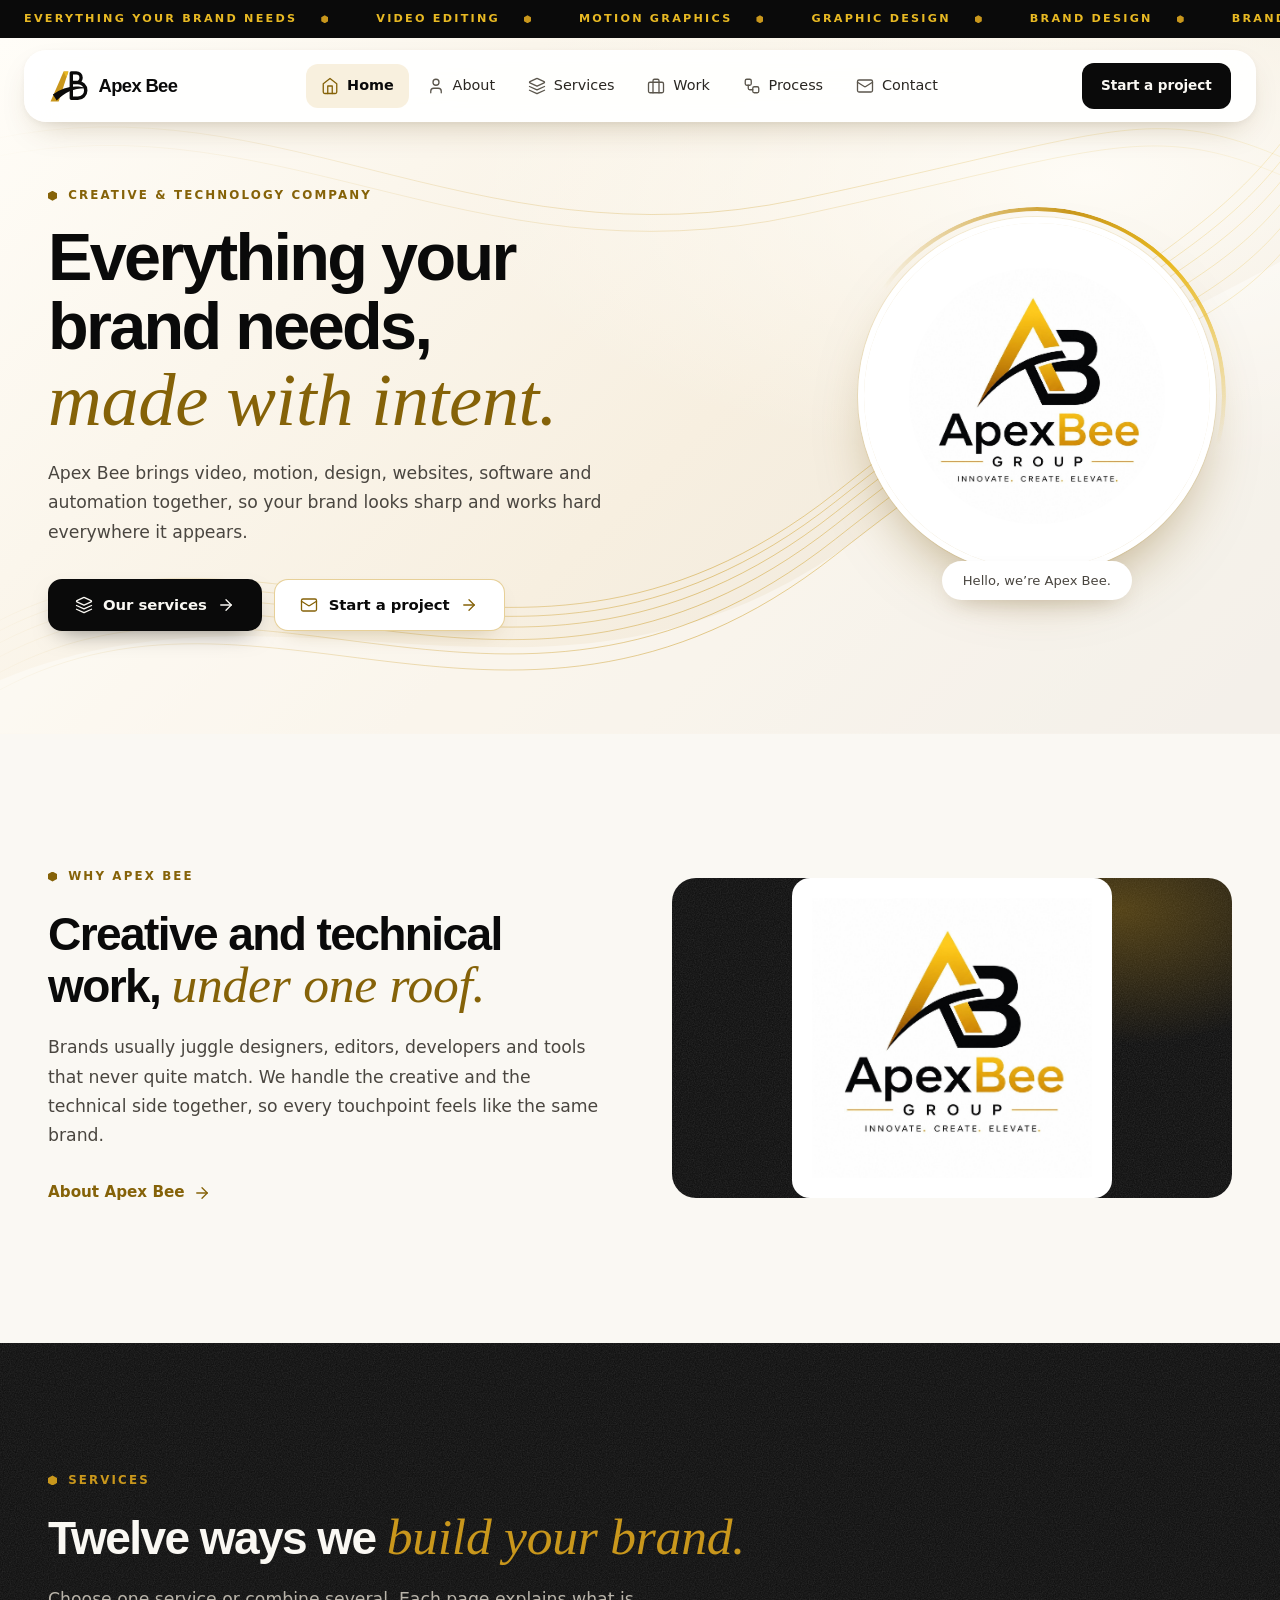
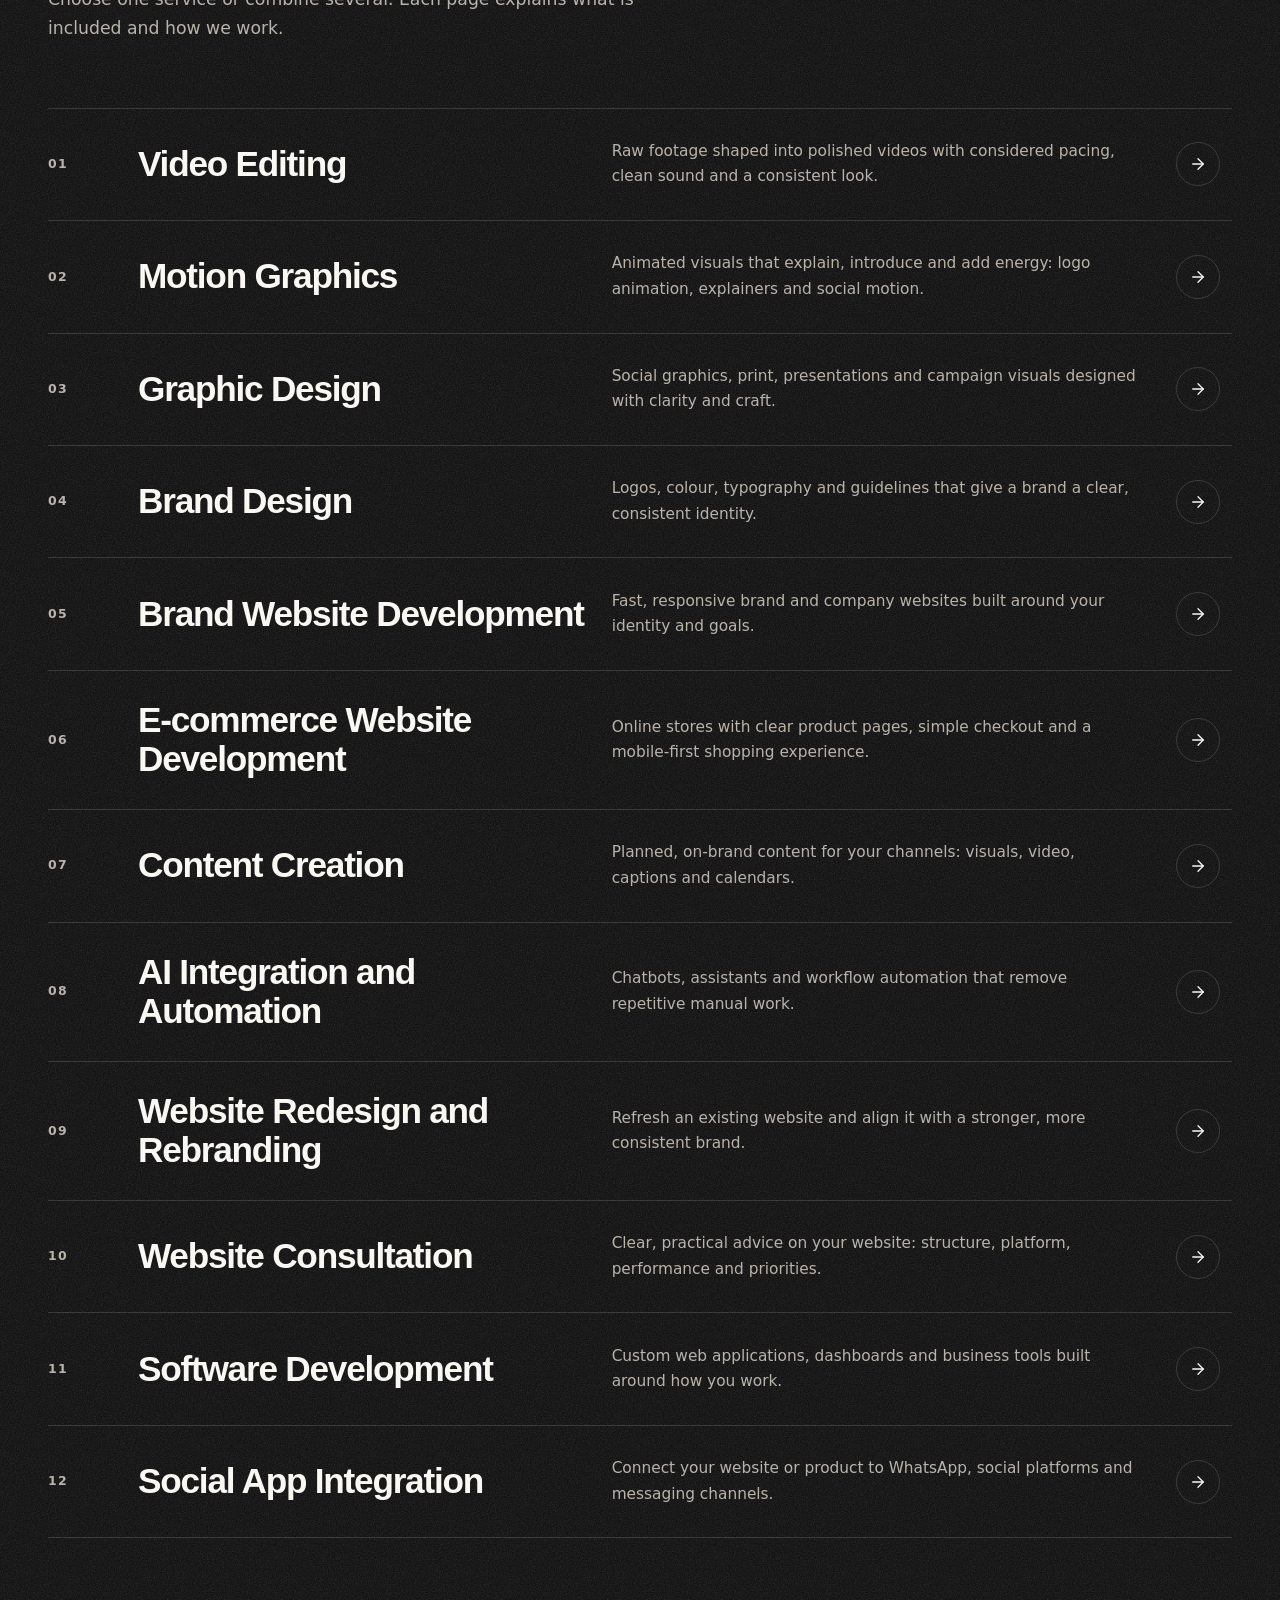
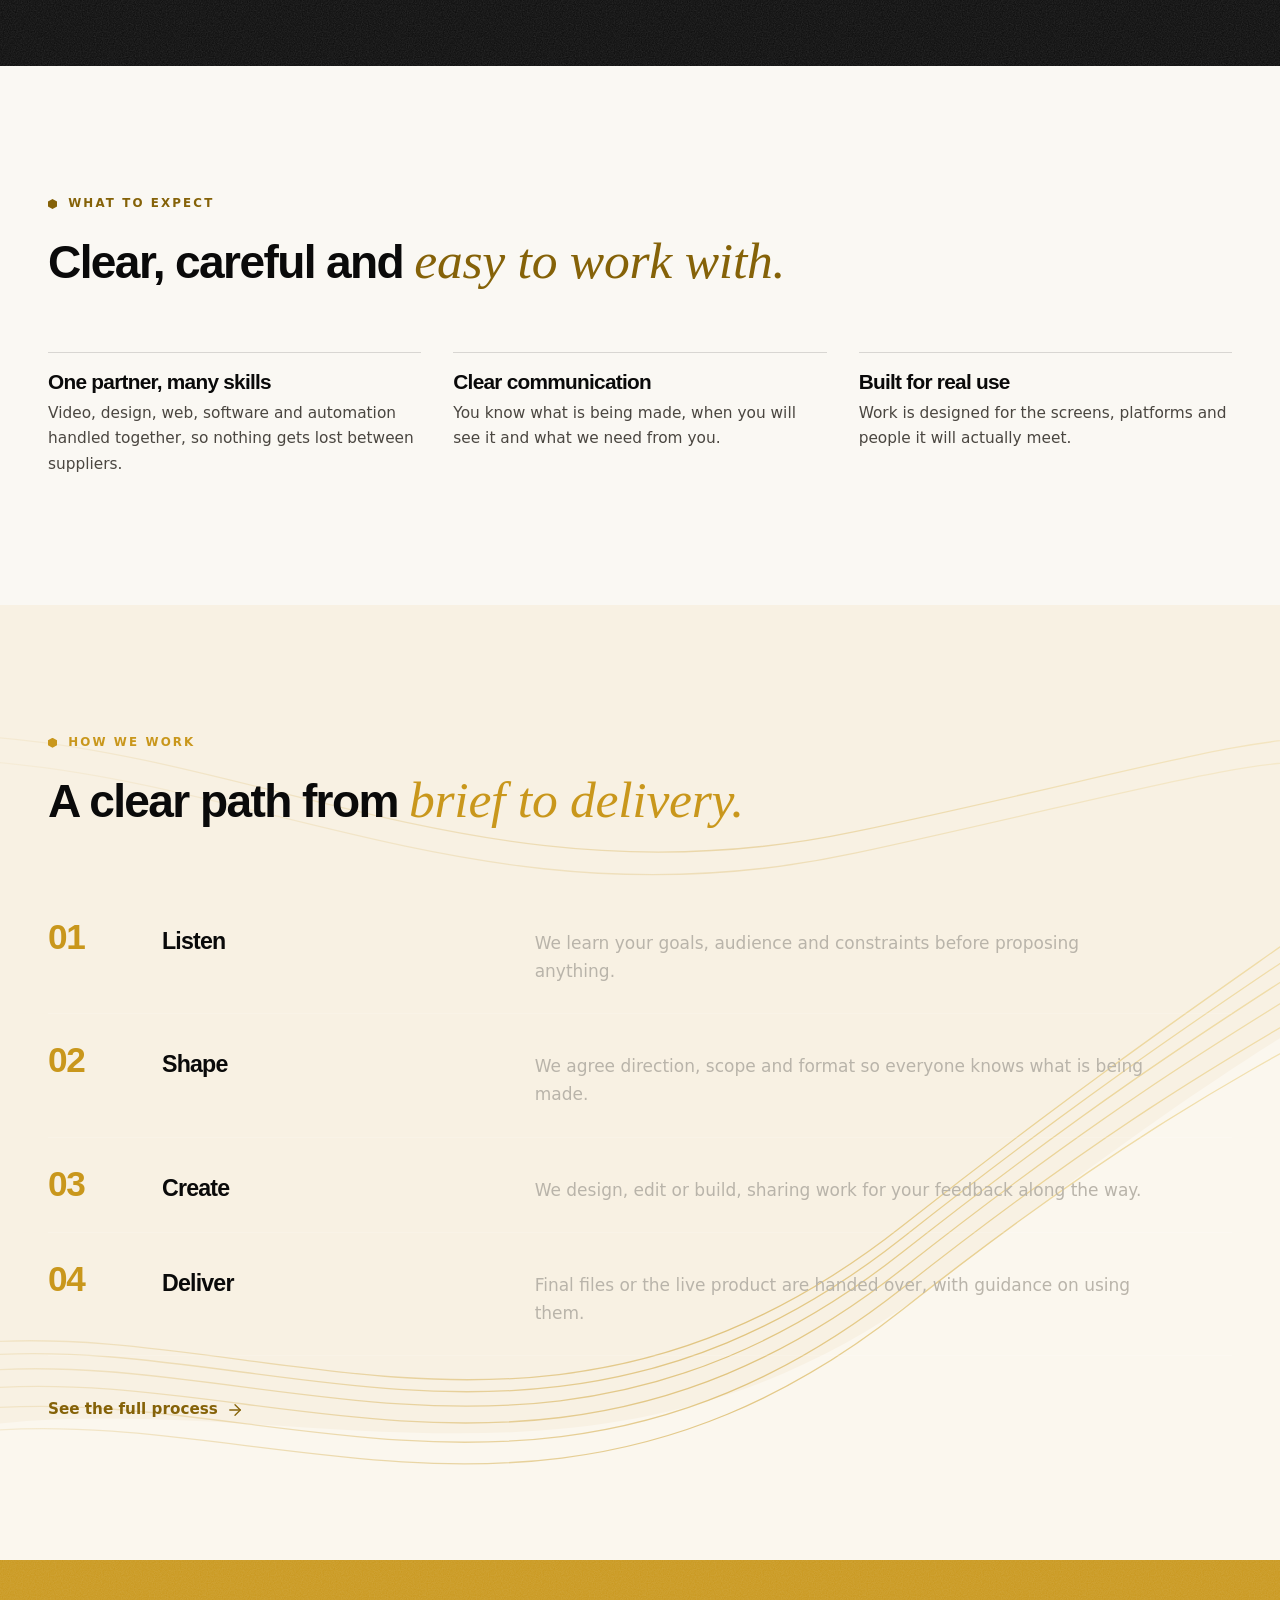
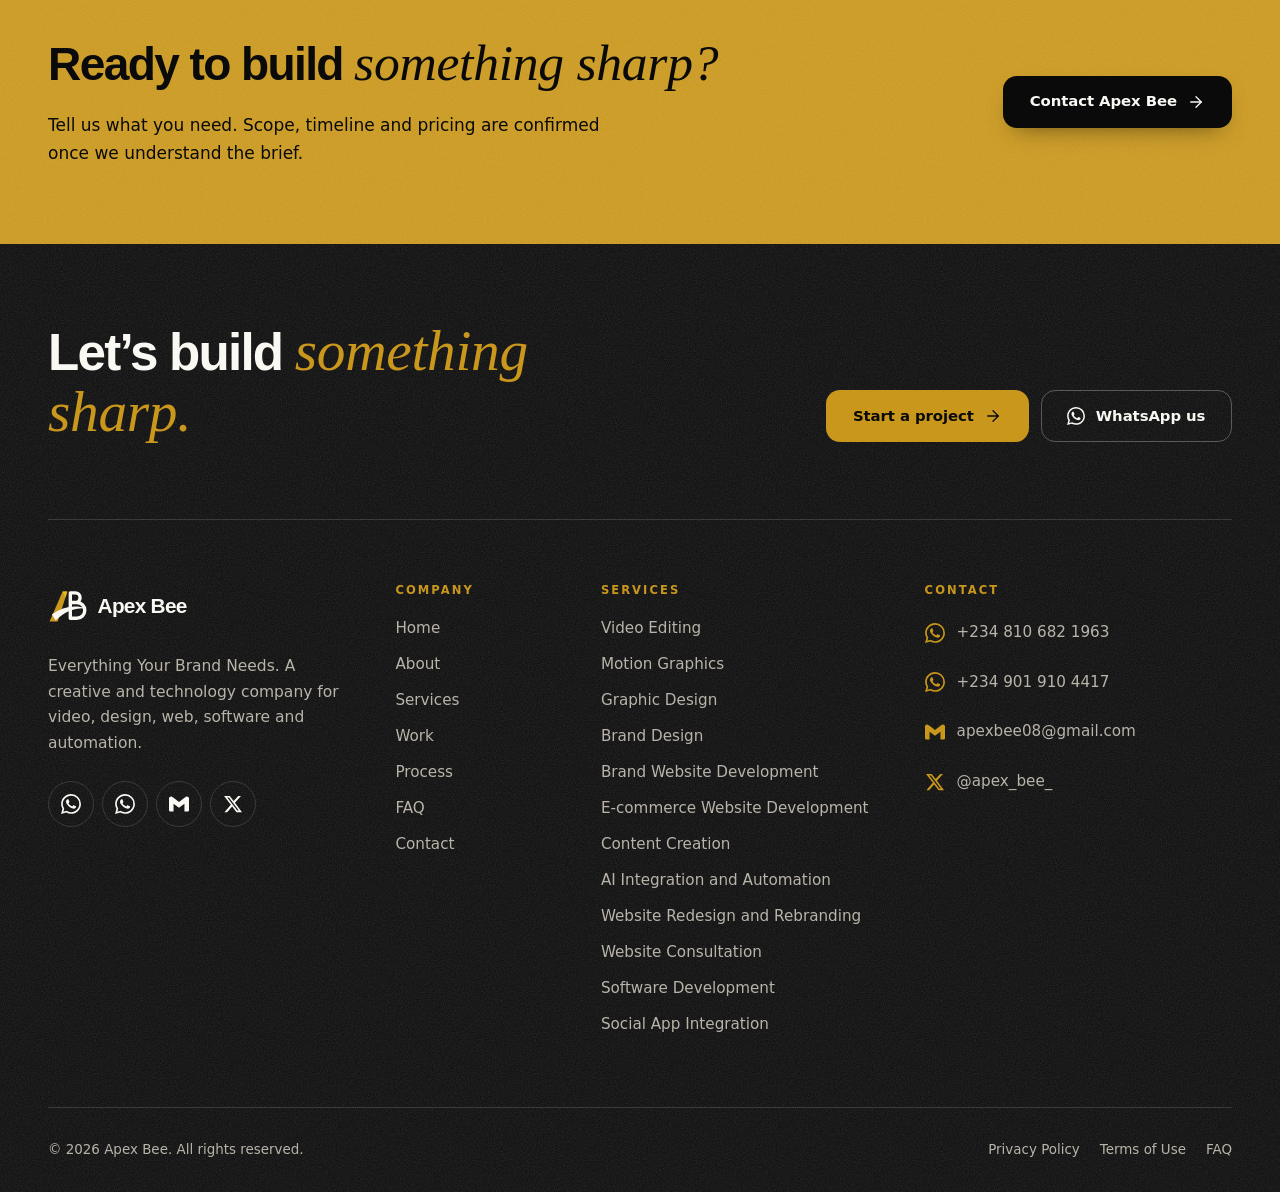
==== index.html @ 3876843f "Add files via upload" ====
<!DOCTYPE html>
<html lang="en" class="js">
<head>
  <meta charset="utf-8">
  <meta name="viewport" content="width=device-width, initial-scale=1, viewport-fit=cover">
  <title>Apex Bee | Everything Your Brand Needs</title>
  <meta name="description" content="Apex Bee is a creative and technology company: video editing, motion graphics, design, websites, software, AI and automation. Everything your brand needs.">
  <meta name="theme-color" content="#0a0a0a">
  <meta name="color-scheme" content="light">
  <meta name="referrer" content="strict-origin-when-cross-origin">

  <!-- Security: CSP via meta (see README for server headers that meta cannot set) -->
  <meta http-equiv="Content-Security-Policy" content="default-src 'self'; script-src 'self'; style-src 'self' 'unsafe-inline' https://fonts.googleapis.com; font-src https://fonts.gstatic.com; img-src 'self' data:; connect-src 'self' https:; object-src 'none'; base-uri 'self'; form-action 'self'">

  <!-- Social preview -->
  <meta property="og:type" content="website">
  <meta property="og:site_name" content="Apex Bee">
  <meta property="og:title" content="Apex Bee | Everything Your Brand Needs">
  <meta property="og:description" content="A creative and technology company: video, motion, design, websites, software, AI and automation.">
  <meta name="twitter:card" content="summary">
  <meta name="twitter:site" content="@apex_bee_">

  <!-- Icons (original logo file) -->
  <link rel="icon" type="image/jpeg" href="apex.jpg">
  <link rel="apple-touch-icon" href="apex.jpg">

  <!-- Fonts -->
  <link rel="preconnect" href="https://fonts.googleapis.com">
  <link rel="preconnect" href="https://fonts.gstatic.com" crossorigin>
  <link rel="stylesheet" href="https://fonts.googleapis.com/css2?family=Instrument+Serif:ital@0;1&family=Manrope:wght@400;500;600;700;800&display=swap">

  <!-- Shared stylesheet -->
  <link rel="stylesheet" href="style.css">
  <link rel="preload" href="apex.jpg" as="image">

  <!-- Without JavaScript: no splash, no hidden reveals, normal scrolling -->
  <noscript>
    <style>
      html.js .splash { display: none !important; }
      html.js .reveal { opacity: 1 !important; transform: none !important; }
      body.is-loading { overflow: auto !important; }
      .noscript-msg { max-width: 640px; margin: 15vh auto; padding: 0 1.5rem; font-family: system-ui, sans-serif; line-height: 1.6; }
      .noscript-msg a { color: #856208; }
    </style>
  </noscript>
</head>

<body class="is-loading">

  <!-- Splash screen (JPEG has a white background, so the stage is warm white) -->
  <div class="splash" id="splash" aria-hidden="true">
    <img class="splash__logo" src="apex.jpg" alt="" width="220" height="220" decoding="async">
    <div class="splash__bar"></div>
  </div>

  <!-- Header, marquee, sidebar, pages, footer and bottom nav are rendered by app.js -->
  <div id="root"></div>

  <noscript>
    <div class="noscript-msg">
      <h1>Apex Bee</h1>
      <p>Everything Your Brand Needs. This website needs JavaScript to display its pages. Please enable it, or contact us directly:</p>
      <ul>
        <li><a href="https://wa.me/2348106821963">WhatsApp +234 810 682 1963</a></li>
        <li><a href="https://wa.me/2349019104417">WhatsApp +234 901 910 4417</a></li>
        <li><a href="https://x.com/apex_bee_">X @apex_bee_</a></li>
      </ul>
    </div>
  </noscript>

  <script src="app.js" defer></script>
</body>
</html>
---- style.css ----
/* ==========================================================================
   APEX BEE - style.css  (v3: light silk hero, floating header)
   Black / warm white / gold. One shared stylesheet.
   Fonts: Plus Jakarta Sans (display + body), Instrument Serif italic (accent
   words only). Loaded here so index.html does not need to change.

   INDEX
   01 Tokens & reset        09 (bottom nav: removed)  17 Contact
   02 Base typography       10 Hero & page hero       18 Prose (legal)
   03 Layout & utilities    11 Sections & headings    19 404
   04 Buttons & links       12 Service list           20 Footer
   05 Splash screen         13 Split sections         21 Reveal animations
   06 Marquee               14 Process steps          22 Responsive
   07 Floating header       15 Work / portfolio       23 Reduced motion
   08 Sidebar               16 FAQ, CTA band, forms
   ========================================================================== */

@import url("https://fonts.googleapis.com/css2?family=Plus+Jakarta+Sans:wght@400..800&family=Instrument+Serif:ital@1&display=swap");

/* 01 TOKENS & RESET ------------------------------------------------------ */
:root {
  --black: #0a0a0a;
  --ink: #141414;
  --white: #faf8f3;
  --cream: #f8f1e3;
  --pure: #ffffff;
  --gold: #c9971c;
  --gold-hi: #e8b923;
  --gold-ink: #856208;          /* gold for text on light backgrounds (5:1+) */
  --line-dark: rgba(255, 255, 255, 0.14);
  --line-light: rgba(10, 10, 10, 0.14);
  --text-dark: #0a0a0a;
  --text-soft-dark: #4a4640;
  --text-light: #faf8f3;
  --text-soft-light: #b9b4aa;
  --danger: #b3261e;
  --success: #1f7a3d;

  --font-display: "Plus Jakarta Sans", "Helvetica Neue", Arial, system-ui, sans-serif;
  --font-body: "Plus Jakarta Sans", system-ui, -apple-system, "Segoe UI", Roboto, Arial, sans-serif;
  --font-accent: "Instrument Serif", "Iowan Old Style", Georgia, serif;

  /* Silk waves: gold lines + soft white sheen (inline SVG, no extra file) */
  --silk: url("data:image/svg+xml,%3Csvg xmlns='http://www.w3.org/2000/svg' viewBox='0 0 1440 800' preserveAspectRatio='xMidYMid slice'%3E%3Cdefs%3E%3ClinearGradient id='g' x1='0' y1='0' x2='1' y2='0'%3E%3Cstop offset='0' stop-color='%23c9971c' stop-opacity='0'/%3E%3Cstop offset='.55' stop-color='%23c9971c' stop-opacity='.5'/%3E%3Cstop offset='1' stop-color='%23e8b923' stop-opacity='.18'/%3E%3C/linearGradient%3E%3C/defs%3E%3Cpath d='M-60 760C300 560 620 840 980 560S1400 300 1500 220V800H-60Z' fill='%23ffffff' fill-opacity='.38'/%3E%3Cg fill='none' stroke='url(%23g)' stroke-width='1.1'%3E%3Cpath d='M-60 700C260 470 560 820 940 520S1380 240 1500 40'/%3E%3Cpath d='M-60 712C260 480 560 830 940 530S1380 262 1500 60'/%3E%3Cpath d='M-60 726C260 492 560 842 940 542S1380 286 1500 84'/%3E%3Cpath d='M-60 742C260 506 560 856 940 556S1380 312 1500 110'/%3E%3Cpath d='M-60 760C260 522 560 872 940 572S1380 340 1500 138'/%3E%3Cpath d='M-60 780C260 540 560 890 940 590S1380 370 1500 168'/%3E%3Cpath d='M-40 130C300 40 520 270 900 190S1300 70 1500 170' stroke-opacity='.6'/%3E%3Cpath d='M-40 150C300 62 520 290 900 208S1300 92 1500 190' stroke-opacity='.45'/%3E%3C/g%3E%3C/svg%3E");

  /* Film grain for dark sections */
  --grain: url("data:image/svg+xml,%3Csvg xmlns='http://www.w3.org/2000/svg' width='220' height='220'%3E%3Cfilter id='n'%3E%3CfeTurbulence type='fractalNoise' baseFrequency='.85' numOctaves='2' stitchTiles='stitch'/%3E%3CfeColorMatrix values='0 0 0 0 1 0 0 0 0 1 0 0 0 0 1 0 0 0 .13 0'/%3E%3C/filter%3E%3Crect width='100%25' height='100%25' filter='url(%23n)'/%3E%3C/svg%3E");
  --hex: polygon(50% 0, 100% 25%, 100% 75%, 50% 100%, 0 75%, 0 25%);

  --container: 1200px;
  --gutter: clamp(1.25rem, 5vw, 3rem);
  --section-y: clamp(4.5rem, 10vw, 8.5rem);
  --radius: 6px;
  --ease: cubic-bezier(0.22, 0.61, 0.36, 1);
  --ease-out: cubic-bezier(0.16, 1, 0.3, 1);
  --t-fast: 180ms;
  --t-base: 300ms;
  --t-reveal: 650ms;

  --marquee-h: 38px;
  --header-h: 64px;
  --header-gap: 12px;
}

*,
*::before,
*::after { box-sizing: border-box; }

html {
  -webkit-text-size-adjust: 100%;
  scroll-behavior: smooth;
  scroll-padding-top: calc(var(--header-h) + var(--header-gap) + 16px);
  scrollbar-color: var(--gold) var(--black);
  scrollbar-width: thin;
}

body {
  margin: 0;
  background: var(--cream);
  color: var(--text-dark);
  font-family: var(--font-body);
  font-size: 1.0625rem;
  line-height: 1.65;
  -webkit-font-smoothing: antialiased;
  text-rendering: optimizeLegibility;
  overflow-x: hidden;
}

body.nav-open,
body.is-loading { overflow: hidden; }

img, svg, video { display: block; max-width: 100%; height: auto; }
button, input, select, textarea { font: inherit; color: inherit; }
button { cursor: pointer; background: none; border: 0; padding: 0; }
a { color: inherit; text-decoration: none; }
ul, ol { margin: 0; padding: 0; list-style: none; }
h1, h2, h3, h4, p, figure, blockquote { margin: 0; }

::selection { background: var(--gold); color: var(--black); }

:focus-visible {
  outline: 2px solid var(--gold-hi);
  outline-offset: 3px;
  border-radius: 2px;
}
.section--light :focus-visible,
.section--pure :focus-visible,
.hero :focus-visible,
.page-hero :focus-visible,
.site-header :focus-visible,
.sidebar :focus-visible,
.notfound :focus-visible { outline-color: var(--gold-ink); }

.visually-hidden {
  position: absolute !important;
  width: 1px; height: 1px;
  margin: -1px; padding: 0;
  overflow: hidden;
  clip: rect(0 0 0 0);
  white-space: nowrap;
  border: 0;
}

.skip-link {
  position: fixed;
  top: 8px; left: 8px;
  z-index: 1000;
  padding: 0.75rem 1rem;
  background: var(--gold);
  color: var(--black);
  font-weight: 700;
  transform: translateY(-200%);
  transition: transform var(--t-fast) var(--ease);
}
.skip-link:focus { transform: none; }

/* 02 BASE TYPOGRAPHY ----------------------------------------------------- */
h1, h2, h3, h4 {
  font-family: var(--font-display);
  font-weight: 700;
  line-height: 1.06;
  letter-spacing: -0.035em;
}
.display-1 { font-size: clamp(2.2rem, 5.2vw, 4.2rem); font-weight: 800; line-height: 1.04; letter-spacing: -0.04em; }
.display-2 { font-size: clamp(1.85rem, 3.6vw, 3.1rem); }
.display-3 { font-size: clamp(1.35rem, 2.1vw, 1.8rem); letter-spacing: -0.03em; }

/* accent words: serif italic in gold */
em {
  font-family: var(--font-accent);
  font-style: italic;
  font-weight: 400;
  letter-spacing: -0.005em;
  font-size: 1.12em;
  color: var(--gold);
}
.section--light em, .section--pure em,
.hero em, .page-hero em, .notfound em { color: var(--gold-ink); }
.cta-band em { color: var(--black); }
p em, li em, .prose em { font-size: inherit; }

.lead {
  font-size: clamp(1.02rem, 1.35vw, 1.2rem);
  line-height: 1.7;
  max-width: 56ch;
  color: var(--text-soft-light);
}
.section--light .lead, .section--pure .lead,
.hero .lead, .page-hero .lead, .notfound .lead { color: var(--text-soft-dark); }

.eyebrow {
  display: inline-flex;
  align-items: center;
  gap: 0.7rem;
  font-size: 0.74rem;
  font-weight: 700;
  letter-spacing: 0.18em;
  text-transform: uppercase;
  color: var(--gold);
}
.eyebrow::before {
  content: "";
  width: 9px; height: 10px;
  background: currentColor;
  clip-path: var(--hex);
}
.section--light .eyebrow, .section--pure .eyebrow,
.hero .eyebrow, .page-hero .eyebrow, .notfound .eyebrow { color: var(--gold-ink); }

/* 03 LAYOUT & UTILITIES -------------------------------------------------- */
.container {
  width: 100%;
  max-width: calc(var(--container) + var(--gutter) * 2);
  margin-inline: auto;
  padding-inline: var(--gutter);
}

/* main slides up under the floating header so heroes run behind it */
main {
  display: block;
  position: relative;
  z-index: 0;
  margin-top: calc(-1 * (var(--header-h) + var(--header-gap)));
}

.section { padding-block: var(--section-y); }
.section--dark,
.section--ink {
  background-color: var(--black);
  background-image: var(--grain);
  background-size: 220px 220px;
  color: var(--text-light);
}
.section--ink  { background-color: var(--ink); }
.section--light { background: var(--white); color: var(--text-dark); }
.section--pure  { background: var(--pure);  color: var(--text-dark); }
.section--silk {
  background-color: var(--cream);
  background-image: var(--silk);
  background-size: cover;
  background-position: center;
  color: var(--text-dark);
}
.section--tight { padding-block: clamp(2.5rem, 5vw, 4.5rem); }

.stack > * + * { margin-top: 1.25rem; }
.stack-lg > * + * { margin-top: 2rem; }
.text-center { text-align: center; }
.mt-0 { margin-top: 0 !important; }

.rule { height: 1px; border: 0; background: var(--line-dark); margin: 0; }
.section--light .rule, .section--pure .rule { background: var(--line-light); }

/* 04 BUTTONS & LINKS ----------------------------------------------------- */
.btn {
  position: relative;
  isolation: isolate;
  overflow: hidden;
  display: inline-flex;
  align-items: center;
  justify-content: center;
  gap: 0.65rem;
  min-height: 52px;
  padding: 0.85rem 1.6rem;
  border: 1px solid transparent;
  border-radius: 14px;
  font-size: 0.93rem;
  font-weight: 700;
  letter-spacing: -0.005em;
  line-height: 1;
  white-space: nowrap;
  transition: color var(--t-base) var(--ease), border-color var(--t-base) var(--ease), transform var(--t-fast) var(--ease), box-shadow var(--t-base) var(--ease);
}
.btn::before {                      /* fill sweep */
  content: "";
  position: absolute;
  inset: 0;
  z-index: -1;
  transform: translateX(-101%);
  transition: transform 420ms var(--ease-out);
}
.btn svg { width: 18px; height: 18px; flex-shrink: 0; transition: transform var(--t-base) var(--ease); }
.btn:hover svg { transform: translateX(3px); }
.btn:hover::before { transform: none; }
.btn:active { transform: scale(0.98); }

.btn--gold { background: var(--gold); color: var(--black); }
.btn--gold::before { background: var(--black); }
.btn--gold:hover { color: var(--text-light); }

.btn--dark { background: var(--black); color: var(--text-light); box-shadow: 0 10px 24px -12px rgba(0, 0, 0, 0.55); }
.btn--dark::before { background: var(--gold); }
.btn--dark:hover { color: var(--black); }

.btn--light {                        /* white button, gold hairline (reference) */
  background: var(--pure);
  color: var(--black);
  border-color: rgba(201, 151, 28, 0.45);
  box-shadow: 0 10px 24px -14px rgba(120, 85, 10, 0.4);
}
.btn--light svg { color: var(--gold-ink); }
.btn--light::before { background: var(--gold); }
.btn--light:hover { border-color: var(--gold); }
.btn--light:hover svg { color: var(--black); }

.btn--ghost { border-color: rgba(255, 255, 255, 0.28); color: var(--text-light); }
.btn--ghost::before { background: var(--gold); }
.btn--ghost:hover { border-color: var(--gold); color: var(--black); }

.btn--ghost-dark { border-color: var(--line-light); color: var(--text-dark); }
.btn--ghost-dark::before { background: var(--black); }
.btn--ghost-dark:hover { border-color: var(--black); color: var(--text-light); }

.btn--sm { min-height: 46px; padding: 0.65rem 1.15rem; font-size: 0.85rem; border-radius: 12px; }

/* On light hero/page areas the dark-theme button names still look right */
.hero .btn--gold, .page-hero .btn--gold, .notfound .btn--gold { background: var(--black); color: var(--text-light); box-shadow: 0 10px 24px -12px rgba(0, 0, 0, 0.55); }
.hero .btn--gold::before, .page-hero .btn--gold::before, .notfound .btn--gold::before { background: var(--gold); }
.hero .btn--gold:hover, .page-hero .btn--gold:hover, .notfound .btn--gold:hover { color: var(--black); }
.hero .btn--ghost, .page-hero .btn--ghost, .notfound .btn--ghost {
  background: var(--pure); color: var(--black);
  border-color: rgba(201, 151, 28, 0.45);
  box-shadow: 0 10px 24px -14px rgba(120, 85, 10, 0.4);
}
.hero .btn--ghost svg, .page-hero .btn--ghost svg, .notfound .btn--ghost svg { color: var(--gold-ink); }
.hero .btn--ghost:hover, .page-hero .btn--ghost:hover, .notfound .btn--ghost:hover { border-color: var(--gold); }

.link-arrow {
  display: inline-flex;
  align-items: center;
  gap: 0.5rem;
  min-height: 44px;
  font-weight: 700;
  font-size: 0.95rem;
  color: var(--gold);
  background-image: linear-gradient(currentColor, currentColor);
  background-size: 0 1px;
  background-position: 0 calc(100% - 10px);
  background-repeat: no-repeat;
  transition: background-size var(--t-base) var(--ease), color var(--t-fast) var(--ease);
}
.link-arrow svg { width: 18px; height: 18px; transition: transform var(--t-base) var(--ease); }
.link-arrow:hover { background-size: calc(100% - 26px) 1px; }
.link-arrow:hover svg { transform: translateX(4px); }
.section--light .link-arrow, .section--pure .link-arrow, .section--silk .link-arrow { color: var(--gold-ink); }

/* 05 SPLASH SCREEN ------------------------------------------------------- */
.splash { display: none; }
html.js .splash {
  position: fixed;
  inset: 0;
  z-index: 2000;
  display: grid;
  place-items: center;
  align-content: center;
  gap: 1.75rem;
  background: var(--white);
  transition: opacity 450ms var(--ease), transform 600ms var(--ease), visibility 0s linear 600ms;
}
.splash__logo {
  width: clamp(150px, 34vw, 220px);
  height: auto;
  animation: splash-in 700ms var(--ease-out) both;
}
.splash__bar {
  position: relative;
  width: clamp(120px, 26vw, 180px);
  height: 2px;
  background: rgba(10, 10, 10, 0.12);
  overflow: hidden;
}
.splash__bar::after {
  content: "";
  position: absolute;
  inset: 0;
  background: var(--gold);
  transform: scaleX(0);
  transform-origin: left;
  animation: splash-bar 900ms var(--ease) 150ms forwards;
}
.splash.is-hidden {
  opacity: 0;
  transform: translateY(-3%);
  visibility: hidden;
  pointer-events: none;
}
@keyframes splash-in {
  from { opacity: 0; transform: translateY(14px) scale(0.98); }
  to   { opacity: 1; transform: none; }
}
@keyframes splash-bar { to { transform: scaleX(1); } }

/* 06 MARQUEE (above header) ---------------------------------------------- */
.marquee {
  position: relative;
  z-index: 60;
  height: var(--marquee-h);
  overflow: hidden;
  background: var(--black);
  color: var(--gold-hi);
  display: flex;
  align-items: center;
}
.marquee__track {
  display: flex;
  width: max-content;
  animation: marquee 42s linear infinite;
  will-change: transform;
}
.marquee:hover .marquee__track { animation-play-state: paused; }
.marquee__group {
  display: flex;
  align-items: center;
  flex-shrink: 0;
  min-width: 100vw;
  justify-content: space-around;
}
.marquee__item {
  display: inline-flex;
  align-items: center;
  gap: 1.5rem;
  padding-inline: 1.5rem;
  font-size: 0.7rem;
  font-weight: 700;
  letter-spacing: 0.2em;
  text-transform: uppercase;
  white-space: nowrap;
}
.marquee__item::after {
  content: "";
  width: 7px; height: 8px;
  background: var(--gold);
  clip-path: var(--hex);
}
@keyframes marquee {
  from { transform: translateX(0); }
  to   { transform: translateX(-50%); }
}

/* 07 FLOATING HEADER (white pill, as in the reference) ------------------- */
.site-header {
  position: sticky;
  top: var(--header-gap);
  z-index: 50;
  height: var(--header-h);
  width: calc(100% - 28px);
  max-width: 1320px;
  margin: var(--header-gap) auto 0;
  background: rgba(255, 255, 255, 0.92);
  -webkit-backdrop-filter: blur(16px) saturate(160%);
  backdrop-filter: blur(16px) saturate(160%);
  color: var(--text-dark);
  border: 1px solid rgba(255, 255, 255, 0.8);
  border-radius: 22px;
  box-shadow: 0 14px 34px -14px rgba(90, 60, 0, 0.28), 0 2px 8px rgba(0, 0, 0, 0.05);
}
.site-header .container { max-width: none; padding-inline: clamp(0.9rem, 2vw, 1.5rem); }
.site-header__inner {
  height: 100%;
  display: flex;
  align-items: center;
  justify-content: space-between;
  gap: 1rem;
}

/* Brand lockup: SVG mark + wordmark */
.brand {
  display: inline-flex;
  align-items: center;
  gap: 0.6rem;
  min-height: 44px;
  flex-shrink: 0;
}
.brand__mark { width: 40px; height: 40px; flex-shrink: 0; }
.brand__mark svg { width: 100%; height: 100%; }
.brand__name {
  font-family: var(--font-display);
  font-size: 1.15rem;
  font-weight: 800;
  letter-spacing: -0.035em;
  line-height: 1;
}
.brand img {                         /* legacy fallback when the JPEG is used */
  height: 40px;
  width: auto;
  background: var(--pure);
  border-radius: 8px;
}

.nav { display: none; }
.nav__list { display: flex; align-items: center; gap: 0.15rem; }
.nav__link {
  position: relative;
  display: inline-flex;
  align-items: center;
  gap: 0.5rem;
  min-height: 44px;
  padding-inline: 0.8rem;
  border-radius: 12px;
  font-size: 0.9rem;
  font-weight: 500;
  color: #2a2722;
  transition: color var(--t-fast) var(--ease), background-color var(--t-fast) var(--ease);
}
.nav__link svg { width: 18px; height: 18px; flex-shrink: 0; color: #5b564c; transition: color var(--t-fast) var(--ease); }
.nav__link:hover { background: rgba(10, 10, 10, 0.05); color: var(--black); }
.nav__link.is-active { background: rgba(201, 151, 28, 0.14); color: var(--black); font-weight: 700; }
.nav__link.is-active svg, .nav__link:hover svg { color: var(--gold-ink); }

.site-header__actions { display: flex; align-items: center; gap: 0.5rem; }
.site-header__actions .btn { display: none; }
.site-header .btn--gold { background: var(--black); color: var(--text-light); }
.site-header .btn--gold::before { background: var(--gold); }
.site-header .btn--gold:hover { color: var(--black); }

/* Hamburger: plain lines (reference), morphs to X */
.hamburger {
  position: relative;
  width: 48px; height: 48px;
  display: inline-grid;
  place-items: center;
  border-radius: 14px;
  transition: background-color var(--t-fast) var(--ease);
}
.hamburger:hover { background: rgba(10, 10, 10, 0.06); }
.hamburger__line {
  position: absolute;
  left: 50%;
  width: 22px; height: 2px;
  margin-left: -11px;
  background: var(--black);
  border-radius: 2px;
  transition: transform var(--t-base) var(--ease), opacity var(--t-fast) var(--ease);
}
.hamburger__line:nth-child(1) { top: 17px; }
.hamburger__line:nth-child(2) { top: 23px; }
.hamburger__line:nth-child(3) { top: 29px; }
.hamburger[aria-expanded="true"] .hamburger__line:nth-child(1) { transform: translateY(6px) rotate(45deg); }
.hamburger[aria-expanded="true"] .hamburger__line:nth-child(2) { opacity: 0; transform: scaleX(0.2); }
.hamburger[aria-expanded="true"] .hamburger__line:nth-child(3) { transform: translateY(-6px) rotate(-45deg); }

/* Scroll progress line (Chromium; harmless elsewhere) */
@supports (animation-timeline: scroll()) {
  .site-header::after {
    content: "";
    position: absolute;
    left: 22px; right: 22px; bottom: -1px;
    height: 2px;
    background: var(--gold);
    border-radius: 2px;
    transform: scaleX(0);
    transform-origin: left;
    animation: progress linear both;
    animation-timeline: scroll(root block);
  }
  @keyframes progress { to { transform: scaleX(1); } }
}

/* 08 SIDEBAR (light panel) ----------------------------------------------- */
.overlay {
  position: fixed;
  inset: 0;
  z-index: 90;
  background: rgba(10, 10, 10, 0.55);
  opacity: 0;
  visibility: hidden;
  transition: opacity var(--t-base) var(--ease), visibility 0s linear var(--t-base);
}
body.nav-open .overlay { opacity: 1; visibility: visible; transition-delay: 0s; }

.sidebar {
  position: fixed;
  top: 0; right: 0; bottom: 0;
  z-index: 100;
  width: min(92vw, 420px);
  display: flex;
  flex-direction: column;
  background: var(--white);
  color: var(--text-dark);
  border-radius: 24px 0 0 24px;
  box-shadow: -20px 0 50px -20px rgba(0, 0, 0, 0.35);
  transform: translateX(100%);
  visibility: hidden;
  transition: transform 400ms var(--ease), visibility 0s linear 400ms;
}
body.nav-open .sidebar { transform: none; visibility: visible; transition-delay: 0s; }
.sidebar__head {
  display: flex;
  align-items: center;
  justify-content: space-between;
  min-height: 76px;
  padding-inline: 1.5rem 1rem;
  border-bottom: 1px solid var(--line-light);
}
.sidebar__label {
  font-size: 0.72rem;
  font-weight: 700;
  letter-spacing: 0.18em;
  text-transform: uppercase;
  color: var(--gold-ink);
}
.sidebar__body {
  flex: 1;
  overflow-y: auto;
  overscroll-behavior: contain;
  padding: 0.75rem 1.5rem 2rem;
}
.sidebar__list li { border-bottom: 1px solid var(--line-light); }
.sidebar__link {
  display: flex;
  align-items: center;
  gap: 0.9rem;
  min-height: 56px;
  padding-block: 0.8rem;
  font-size: 1.35rem;
  font-weight: 700;
  letter-spacing: -0.03em;
  line-height: 1.1;
  transition: color var(--t-fast) var(--ease), padding-left var(--t-base) var(--ease);
}
.sidebar__link svg { width: 20px; height: 20px; color: var(--gold-ink); flex-shrink: 0; }
.sidebar__link small { font-size: 0.7rem; font-weight: 700; letter-spacing: 0.1em; color: var(--gold-ink); }
.sidebar__link:hover, .sidebar__link.is-active { color: var(--gold-ink); padding-left: 0.5rem; }
.sidebar__sub { margin-top: 1.75rem; }
.sidebar__sub-title {
  margin-bottom: 0.5rem;
  font-size: 0.72rem;
  font-weight: 700;
  letter-spacing: 0.16em;
  text-transform: uppercase;
  color: var(--text-soft-dark);
}
.sidebar__sub a {
  display: flex;
  align-items: center;
  min-height: 44px;
  font-size: 0.97rem;
  font-weight: 500;
  color: var(--text-soft-dark);
  transition: color var(--t-fast) var(--ease), padding-left var(--t-base) var(--ease);
}
.sidebar__sub a:hover, .sidebar__sub a.is-active { color: var(--gold-ink); padding-left: 0.35rem; }
.sidebar__foot {
  padding: 1.25rem 1.5rem calc(1.25rem + env(safe-area-inset-bottom));
  border-top: 1px solid var(--line-light);
  display: grid;
  gap: 0.75rem;
}
.sidebar .btn--gold { background: var(--black); color: var(--text-light); }
.sidebar .btn--gold::before { background: var(--gold); }
.sidebar .btn--gold:hover { color: var(--black); }
.sidebar .btn--ghost { background: var(--pure); color: var(--black); border-color: rgba(201, 151, 28, 0.45); }
.sidebar .btn--ghost svg { color: var(--gold-ink); }

/* 09 BOTTOM NAVIGATION: removed by request (kept hidden so old markup is inert) */
.bottom-nav { display: none !important; }
body.has-bottom-nav { padding-bottom: 0; }

/* 10 HERO & PAGE HERO ---------------------------------------------------- */
.hero,
.page-hero,
.notfound {
  position: relative;
  isolation: isolate;
  overflow: hidden;
  color: var(--text-dark);
  background-color: var(--cream);
  background-image:
    var(--silk),
    radial-gradient(70% 60% at 85% 20%, rgba(255, 253, 248, 0.9), transparent 70%),
    linear-gradient(135deg, #fffdf8 0%, #f7efe0 55%, #ece6dc 100%);
  background-size: cover, auto, auto;
  background-position: center, center, center;
  background-repeat: no-repeat;
}
.hero { padding-block: calc(var(--header-h) + var(--header-gap) + clamp(2rem, 5vw, 4.5rem)) clamp(3.5rem, 8vw, 6.5rem); }
.hero__bg {                          /* optional photo: set --hero-image on .hero */
  position: absolute;
  inset: 0;
  z-index: -1;
  pointer-events: none;
  background-image: var(--hero-image, none);
  background-size: cover;
  background-position: center;
  opacity: 0.12;
}
.hero__inner {
  position: relative;
  z-index: 1;
  display: flex;
  flex-direction: column;
  align-items: center;
  gap: 2rem;
  text-align: center;
}
.hero__copy { display: grid; justify-items: center; }
.hero__title { max-width: 17ch; margin-top: 1.1rem; }
.hero__lead { margin-top: 1.25rem; }
.hero__actions { display: flex; flex-wrap: wrap; justify-content: center; gap: 0.75rem; margin-top: 2rem; }

/* Portrait: circular frame, gold arc, caption pill */
.hero__figure {
  order: -1;
  display: flex;
  flex-direction: column;
  align-items: center;
}
.hero__portrait {
  position: relative;
  width: clamp(210px, 56vw, 330px);
  aspect-ratio: 1;
  border-radius: 50%;
  background: radial-gradient(circle at 50% 35%, #fbf4e4, #eadfc6);
  border: 6px solid var(--pure);
  box-shadow: 0 30px 60px -24px rgba(120, 85, 10, 0.5), 0 0 0 1px rgba(201, 151, 28, 0.15);
}
.hero__portrait img {
  width: 100%;
  height: 100%;
  object-fit: cover;
  border-radius: 50%;
}
.hero__portrait--logo img { object-fit: contain; padding: 13%; background: var(--pure); }
.hero__portrait::after {             /* tapered gold arc */
  content: "";
  position: absolute;
  inset: -16px;
  border-radius: 50%;
  padding: 4px;
  background: conic-gradient(from 305deg, transparent 0deg, var(--gold) 65deg, var(--gold-hi) 100deg, transparent 160deg);
  -webkit-mask: linear-gradient(#000 0 0) content-box, linear-gradient(#000 0 0);
  -webkit-mask-composite: xor;
  mask: linear-gradient(#000 0 0) content-box exclude, linear-gradient(#000 0 0);
  pointer-events: none;
}
.hero__tag {
  position: relative;
  margin-top: -14px;
  padding: 0.55rem 1.3rem;
  background: var(--pure);
  border-radius: 999px;
  box-shadow: 0 10px 24px -12px rgba(90, 60, 0, 0.35);
  font-size: 0.82rem;
  font-weight: 500;
  color: #4a4640;
  white-space: nowrap;
}

.hero__aside { display: none; }

/* Inner page hero */
.page-hero { padding-block: calc(var(--header-h) + var(--header-gap) + clamp(2.5rem, 6vw, 5rem)) clamp(2.5rem, 5vw, 4.5rem); }
.page-hero .container { position: relative; z-index: 1; }
.page-hero .display-1 { margin-top: 1rem; max-width: 20ch; }
.page-hero .lead { margin-top: 1.25rem; }
.breadcrumb {
  display: flex;
  flex-wrap: wrap;
  gap: 0.5rem;
  margin-bottom: 1.75rem;
  font-size: 0.82rem;
  color: var(--text-soft-dark);
}
.breadcrumb a { display: inline-flex; align-items: center; min-height: 32px; transition: color var(--t-fast) var(--ease); }
.breadcrumb a:hover { color: var(--gold-ink); }
.breadcrumb li + li::before { content: "/"; margin-right: 0.5rem; opacity: 0.5; }
.breadcrumb [aria-current="page"] { color: var(--text-dark); font-weight: 600; }

/* 11 SECTIONS & HEADINGS ------------------------------------------------- */
.section__head { display: grid; gap: 1.25rem; margin-bottom: clamp(2rem, 5vw, 4rem); max-width: 760px; }
.section__head--row { max-width: none; }

/* 12 SERVICE LIST (numbered rows, gold fill on hover) -------------------- */
.service-list { border-top: 1px solid var(--line-dark); }
.section--light .service-list, .section--pure .service-list, .section--silk .service-list { border-top-color: var(--line-light); }
.service-row {
  position: relative;
  isolation: isolate;
  display: grid;
  grid-template-columns: auto 1fr auto;
  gap: 0.5rem 1.25rem;
  align-items: center;
  padding-block: 1.5rem;
  border-bottom: 1px solid var(--line-dark);
  transition: padding-inline var(--t-base) var(--ease), color var(--t-base) var(--ease);
}
.service-row::before {
  content: "";
  position: absolute;
  inset: 0;
  z-index: -1;
  background: var(--gold);
  transform: scaleY(0);
  transform-origin: bottom;
  transition: transform 420ms var(--ease-out);
}
.section--light .service-row, .section--pure .service-row, .section--silk .service-row { border-bottom-color: var(--line-light); }
.service-row__num {
  font-size: 0.78rem;
  font-weight: 700;
  letter-spacing: 0.1em;
  color: var(--text-soft-light);
  transition: color var(--t-base) var(--ease);
}
.service-row__title { font-family: var(--font-display); font-size: clamp(1.4rem, 2.8vw, 2.2rem); font-weight: 700; letter-spacing: -0.035em; line-height: 1.1; }
.service-row__desc {
  grid-column: 2 / 3;
  max-width: 54ch;
  font-size: 0.96rem;
  color: var(--text-soft-light);
  transition: color var(--t-base) var(--ease);
}
.section--light .service-row__desc, .section--pure .service-row__desc, .section--silk .service-row__desc,
.section--light .service-row__num, .section--pure .service-row__num, .section--silk .service-row__num { color: var(--text-soft-dark); }
.service-row__arrow {
  grid-column: 3;
  grid-row: 1 / span 2;
  display: grid;
  place-items: center;
  width: 44px; height: 44px;
  border: 1px solid var(--line-dark);
  border-radius: 50%;
  transition: background-color var(--t-base) var(--ease), border-color var(--t-base) var(--ease), transform var(--t-base) var(--ease), color var(--t-base) var(--ease);
}
.section--light .service-row__arrow, .section--pure .service-row__arrow, .section--silk .service-row__arrow { border-color: var(--line-light); }
.service-row__arrow svg { width: 18px; height: 18px; }
.service-row a.service-row__cover { position: absolute; inset: 0; z-index: 1; }
.service-row:hover { padding-inline: 1rem; color: var(--black); }
.service-row:hover::before { transform: none; }
.service-row:hover .service-row__num,
.service-row:hover .service-row__desc { color: rgba(10, 10, 10, 0.8); }
.service-row:hover .service-row__arrow { background: var(--black); border-color: var(--black); color: var(--gold-hi); transform: rotate(-45deg); }

/* 13 SPLIT SECTIONS & LISTS ---------------------------------------------- */
.split { display: grid; gap: clamp(2rem, 5vw, 4.5rem); align-items: center; }
.split__media {
  position: relative;
  display: grid;
  place-items: center;
  min-height: 300px;
  background-color: var(--black);
  background-image: radial-gradient(60% 60% at 80% 10%, rgba(201, 151, 28, 0.35), transparent 70%), var(--grain);
  background-size: auto, 220px 220px;
  border-radius: 24px;
  overflow: hidden;
}
.split__media img { background: var(--pure); border-radius: 18px; padding: 1.25rem; width: min(70%, 320px); }
.split__body > * + * { margin-top: 1.25rem; }

.checklist li {
  position: relative;
  padding: 0.9rem 0 0.9rem 2.1rem;
  border-bottom: 1px solid var(--line-dark);
}
.section--light .checklist li, .section--pure .checklist li { border-bottom-color: var(--line-light); }
.checklist li::before {
  content: "";
  position: absolute;
  left: 0; top: 1.35rem;
  width: 12px; height: 6px;
  border-left: 2px solid var(--gold);
  border-bottom: 2px solid var(--gold);
  transform: rotate(-45deg);
}
.section--light .checklist li::before, .section--pure .checklist li::before { border-color: var(--gold-ink); }

.facts { display: grid; gap: 1.5rem; }
.facts__item { padding-top: 1.1rem; border-top: 1px solid var(--line-dark); }
.section--light .facts__item, .section--pure .facts__item { border-top-color: var(--line-light); }
.facts__item h3 { font-size: 1.3rem; margin-bottom: 0.5rem; }
.facts__item p { font-size: 0.96rem; color: var(--text-soft-light); }
.section--light .facts__item p, .section--pure .facts__item p { color: var(--text-soft-dark); }

/* 14 PROCESS STEPS ------------------------------------------------------- */
.steps { counter-reset: step; }
.step {
  counter-increment: step;
  display: grid;
  gap: 0.5rem 1.5rem;
  padding-block: 1.75rem;
  border-bottom: 1px solid var(--line-dark);
}
.section--light .step, .section--pure .step { border-bottom-color: var(--line-light); }
.step::before {
  content: counter(step, decimal-leading-zero);
  font-family: var(--font-display);
  font-size: 2.2rem;
  font-weight: 800;
  letter-spacing: -0.04em;
  line-height: 1;
  color: var(--gold);
}
.section--light .step::before, .section--pure .step::before { color: var(--gold-ink); }
.step h3 { font-size: 1.45rem; }
.step p { max-width: 58ch; color: var(--text-soft-light); }
.section--light .step p, .section--pure .step p { color: var(--text-soft-dark); }

/* 15 WORK / PORTFOLIO ---------------------------------------------------- */
.work-list { border-top: 1px solid var(--line-dark); }
.work-item { display: grid; gap: 1rem; padding-block: 2rem; border-bottom: 1px solid var(--line-dark); }
.section--light .work-list, .section--pure .work-list { border-top-color: var(--line-light); }
.section--light .work-item, .section--pure .work-item { border-bottom-color: var(--line-light); }
.work-item__meta { font-size: 0.75rem; font-weight: 700; letter-spacing: 0.14em; text-transform: uppercase; color: var(--gold); }
.section--light .work-item__meta, .section--pure .work-item__meta { color: var(--gold-ink); }
.work-item__slot {
  display: grid;
  place-items: center;
  min-height: 220px;
  padding: 1.5rem;
  text-align: center;
  border: 1px dashed var(--gold);
  border-radius: 18px;
  font-size: 0.92rem;
  color: var(--text-soft-light);
}
.section--light .work-item__slot, .section--pure .work-item__slot { border-color: var(--gold-ink); color: var(--text-soft-dark); }

.filters { display: flex; flex-wrap: wrap; gap: 0.5rem; margin-bottom: 2rem; }
.filter {
  min-height: 44px;
  padding: 0.5rem 1.1rem;
  border: 1px solid var(--line-light);
  border-radius: 12px;
  font-size: 0.86rem;
  font-weight: 600;
  transition: background-color var(--t-base) var(--ease), color var(--t-base) var(--ease), border-color var(--t-base) var(--ease);
}
.filter:hover { border-color: var(--black); }
.filter.is-active, .filter[aria-pressed="true"] { background: var(--black); border-color: var(--black); color: var(--text-light); }

/* 16 FAQ, CTA BAND, FORMS ------------------------------------------------ */
.faq { border-top: 1px solid var(--line-light); }
.faq__item { border-bottom: 1px solid var(--line-light); }
.faq__item summary {
  display: flex;
  align-items: center;
  justify-content: space-between;
  gap: 1rem;
  min-height: 64px;
  padding-block: 1rem;
  font-family: var(--font-display);
  font-size: clamp(1.1rem, 2vw, 1.4rem);
  font-weight: 700;
  letter-spacing: -0.025em;
  line-height: 1.25;
  cursor: pointer;
  list-style: none;
  transition: color var(--t-fast) var(--ease);
}
.faq__item summary::-webkit-details-marker { display: none; }
.faq__item summary::after {
  content: "+";
  flex-shrink: 0;
  display: grid;
  place-items: center;
  width: 36px; height: 36px;
  border: 1px solid var(--line-light);
  border-radius: 50%;
  font-family: var(--font-body);
  font-size: 1.2rem;
  font-weight: 500;
  transition: transform var(--t-base) var(--ease), background-color var(--t-base) var(--ease), border-color var(--t-base) var(--ease);
}
.faq__item summary:hover { color: var(--gold-ink); }
.faq__item[open] summary::after { transform: rotate(45deg); background: var(--gold); border-color: var(--gold); }
.faq__answer { max-width: 62ch; padding-bottom: 1.5rem; color: var(--text-soft-dark); }

.cta-band {
  background-color: var(--gold);
  background-image: var(--grain);
  background-size: 220px 220px;
  color: var(--black);
  padding-block: clamp(3rem, 6vw, 5rem);
}
.cta-band__inner { display: grid; gap: 1.75rem; align-items: center; }
.cta-band p { max-width: 52ch; }

/* Forms: open fields, no boxes (underline only) */
.form { display: grid; gap: 1.6rem; }
.field { display: grid; gap: 0.35rem; }
.field__label { font-size: 0.78rem; font-weight: 700; letter-spacing: 0.1em; text-transform: uppercase; color: var(--text-soft-dark); }
.field__input {
  width: 100%;
  min-height: 52px;
  padding: 0.6rem 0;
  background: transparent;
  color: var(--text-dark);
  border: 0;
  border-bottom: 1px solid rgba(10, 10, 10, 0.35);
  border-radius: 0;
  box-shadow: none;
  transition: border-color var(--t-fast) var(--ease), box-shadow var(--t-fast) var(--ease);
}
textarea.field__input { min-height: 140px; resize: vertical; line-height: 1.6; }
select.field__input {
  appearance: none;
  -webkit-appearance: none;
  padding-right: 2rem;
  background-image: url("data:image/svg+xml,%3Csvg xmlns='http://www.w3.org/2000/svg' viewBox='0 0 24 24' fill='none' stroke='%230a0a0a' stroke-width='2' stroke-linecap='round' stroke-linejoin='round'%3E%3Cpath d='m6 9 6 6 6-6'/%3E%3C/svg%3E");
  background-repeat: no-repeat;
  background-position: right 0.1rem center;
  background-size: 18px;
}
.field__input::placeholder { color: rgba(10, 10, 10, 0.45); }
.field__input:hover { border-bottom-color: var(--black); }
.field__input:focus { outline: none; border-bottom-color: var(--gold-ink); box-shadow: 0 1px 0 0 var(--gold-ink); }
.field.is-invalid .field__input { border-bottom-color: var(--danger); box-shadow: 0 1px 0 0 var(--danger); }
.field__error { min-height: 1.1em; font-size: 0.82rem; font-weight: 600; color: var(--danger); }
.form__status {
  padding: 0.25rem 0 0.25rem 1rem;
  border-left: 3px solid var(--gold-ink);
  background: transparent;
  font-size: 0.95rem;
}
.form__status[hidden] { display: none; }
.form__status.is-error { border-left-color: var(--danger); }
.form__status.is-success { border-left-color: var(--success); }
.form__status a { color: var(--gold-ink); text-decoration: underline; text-underline-offset: 3px; font-weight: 700; }
.form__note { font-size: 0.84rem; color: var(--text-soft-dark); }

/* 17 CONTACT ------------------------------------------------------------- */
.contact-grid { display: grid; gap: clamp(2.5rem, 6vw, 5rem); }
.contact-list li { border-bottom: 1px solid var(--line-dark); }
.contact-link {
  display: flex;
  align-items: center;
  gap: 1rem;
  min-height: 72px;
  padding-block: 1rem;
  transition: color var(--t-fast) var(--ease), padding-left var(--t-base) var(--ease);
}
.contact-link__icon {
  display: grid;
  place-items: center;
  flex-shrink: 0;
  width: 46px; height: 46px;
  border: 1px solid var(--line-dark);
  border-radius: 50%;
  color: var(--gold-hi);
  transition: background-color var(--t-base) var(--ease), color var(--t-base) var(--ease), border-color var(--t-base) var(--ease);
}
.contact-link__icon svg { width: 22px; height: 22px; }
.contact-link__text { display: grid; gap: 0.1rem; min-width: 0; }
.contact-link__label { font-size: 0.72rem; font-weight: 700; letter-spacing: 0.16em; text-transform: uppercase; color: var(--gold); }
.contact-link__value { font-size: clamp(1.1rem, 2.3vw, 1.5rem); font-weight: 600; letter-spacing: -0.02em; overflow-wrap: anywhere; }
.contact-link:hover { color: var(--gold-hi); padding-left: 0.4rem; }
.contact-link:hover .contact-link__icon { background: var(--gold); border-color: var(--gold); color: var(--black); }

/* 18 PROSE (privacy, terms) ---------------------------------------------- */
.prose { max-width: 72ch; }
.prose h2 { font-size: clamp(1.4rem, 2.4vw, 1.8rem); margin: 2.5rem 0 0.75rem; }
.prose h3 { font-size: 1.2rem; margin: 1.75rem 0 0.5rem; }
.prose p, .prose li { color: var(--text-soft-dark); }
.prose p + p { margin-top: 1rem; }
.prose ul { margin: 1rem 0; padding-left: 1.25rem; list-style: disc; }
.prose li { padding-block: 0.2rem; }
.prose a { color: var(--gold-ink); text-decoration: underline; text-underline-offset: 3px; }
.prose a:hover { color: var(--black); }
.prose__meta { font-size: 0.88rem; font-weight: 600; color: var(--text-dark); }

/* 19 404 ----------------------------------------------------------------- */
.notfound {
  min-height: 78vh;
  display: grid;
  align-content: center;
  gap: 1.5rem;
  padding-block: calc(var(--header-h) + var(--header-gap) + 3rem) 4rem;
}
.notfound .container { position: relative; z-index: 1; }
.notfound__code {
  font-family: var(--font-display);
  font-size: clamp(5rem, 22vw, 12rem);
  font-weight: 800;
  letter-spacing: -0.06em;
  line-height: 0.9;
  color: var(--gold-ink);
}
@supports (-webkit-text-stroke: 1px black) {
  .notfound__code { color: transparent; -webkit-text-stroke: 2px var(--gold); }
}

/* 20 FOOTER -------------------------------------------------------------- */
.site-footer {
  background-color: var(--black);
  background-image: var(--grain);
  background-size: 220px 220px;
  color: var(--text-light);
}
.footer__cta {
  display: grid;
  gap: 1.75rem;
  align-items: end;
  padding-block: clamp(3rem, 6vw, 5rem);
  border-bottom: 1px solid var(--line-dark);
}
.footer__cta-title { font-size: clamp(1.9rem, 4vw, 3.2rem); max-width: 18ch; }
.footer__cta-actions { display: flex; flex-wrap: wrap; gap: 0.75rem; }
.site-footer .btn--gold { background: var(--gold); color: var(--black); }
.site-footer .btn--gold::before { background: var(--text-light); }
.site-footer .btn--gold:hover { color: var(--black); }

.footer__main,
.footer__top { display: grid; gap: 2.5rem; padding-block: clamp(2.75rem, 5vw, 4rem); }
.footer__brand .brand { color: var(--text-light); }
.footer__brand .brand__name { font-size: 1.3rem; }
.footer__brand .brand img { height: 52px; }
.footer__about { margin-top: 1.25rem; max-width: 36ch; font-size: 0.97rem; color: var(--text-soft-light); }
.footer__brand p { margin-top: 1.25rem; max-width: 36ch; font-size: 0.97rem; color: var(--text-soft-light); }
.footer__cols { display: grid; grid-template-columns: repeat(2, 1fr); gap: 2rem 1.5rem; }
.footer__title {
  margin-bottom: 0.9rem;
  font-family: var(--font-body);
  font-size: 0.72rem;
  font-weight: 700;
  letter-spacing: 0.18em;
  text-transform: uppercase;
  color: var(--gold);
}
.footer__list a {
  display: inline-flex;
  align-items: center;
  min-height: 36px;
  font-size: 0.95rem;
  color: var(--text-soft-light);
  transition: color var(--t-fast) var(--ease), transform var(--t-base) var(--ease);
}
.footer__list a:hover { color: var(--gold-hi); transform: translateX(3px); }
.footer__contact li + li { margin-top: 0.35rem; }
.footer__contact a {
  display: flex;
  align-items: center;
  gap: 0.75rem;
  min-height: 44px;
  font-size: 0.95rem;
  color: var(--text-soft-light);
  overflow-wrap: anywhere;
  transition: color var(--t-fast) var(--ease);
}
.footer__contact svg { width: 20px; height: 20px; flex-shrink: 0; color: var(--gold); transition: color var(--t-fast) var(--ease); }
.footer__contact a:hover, .footer__contact a:hover svg { color: var(--gold-hi); }
.footer__socials { display: flex; gap: 0.5rem; margin-top: 1.5rem; }
.social-link {
  display: grid;
  place-items: center;
  width: 46px; height: 46px;
  border: 1px solid var(--line-dark);
  border-radius: 50%;
  color: var(--text-light);
  transition: background-color var(--t-base) var(--ease), border-color var(--t-base) var(--ease), color var(--t-base) var(--ease), transform var(--t-fast) var(--ease);
}
.social-link svg { width: 20px; height: 20px; }
.social-link:hover { background: var(--gold); border-color: var(--gold); color: var(--black); transform: translateY(-2px); }
.footer__bottom {
  display: flex;
  flex-wrap: wrap;
  align-items: center;
  justify-content: space-between;
  gap: 0.5rem 1.5rem;
  padding-block: 1.5rem;
  border-top: 1px solid var(--line-dark);
  font-size: 0.84rem;
  color: var(--text-soft-light);
}
.footer__bottom ul, .footer__legal { display: flex; flex-wrap: wrap; gap: 0 1.25rem; }
.footer__bottom a { display: inline-flex; align-items: center; min-height: 36px; transition: color var(--t-fast) var(--ease); }
.footer__bottom a:hover { color: var(--gold-hi); }

/* 21 REVEAL ANIMATIONS --------------------------------------------------- */
html.js .reveal {
  opacity: 0;
  transform: translateY(22px);
  transition: opacity var(--t-reveal) var(--ease), transform var(--t-reveal) var(--ease);
}
html.js .reveal.is-visible { opacity: 1; transform: none; }
html.js .reveal--d1 { transition-delay: 80ms; }
html.js .reveal--d2 { transition-delay: 160ms; }
html.js .reveal--d3 { transition-delay: 240ms; }

/* 22 RESPONSIVE (mobile-first: 375 base, 768, 1024, 1440) ---------------- */
@media (min-width: 768px) {
  :root { --header-h: 72px; }
  .site-header { width: calc(100% - 48px); }
  .split { grid-template-columns: 1fr 1fr; }
  .split--reverse .split__media { order: 2; }
  .facts { grid-template-columns: repeat(2, 1fr); gap: 2rem; }
  .step { grid-template-columns: 90px 1fr 2fr; align-items: baseline; }
  .work-item { grid-template-columns: 1fr 2fr; gap: 2rem; }
  .cta-band__inner { grid-template-columns: 1.6fr auto; }
  .footer__cta { grid-template-columns: 1.6fr auto; }
  .footer__main, .footer__top { grid-template-columns: 1fr 1fr; gap: 3rem 2rem; }
  .footer__cols { grid-template-columns: repeat(3, 1fr); }
  .service-row { padding-block: 1.9rem; }
}

@media (min-width: 1024px) {
  .nav { display: block; }
  .hamburger { display: none; }
  .hero__inner { flex-direction: row; justify-content: space-between; align-items: center; text-align: left; gap: 3rem; }
  .hero__copy { justify-items: start; flex: 1 1 54%; }
  .hero__title { max-width: 15ch; }
  .hero__actions { justify-content: flex-start; }
  .hero__figure { order: 2; flex: 0 0 auto; padding-right: 1rem; }
  .hero__portrait { width: clamp(300px, 28vw, 380px); }
  .contact-grid { grid-template-columns: 1fr 1.1fr; align-items: start; }
  .facts { grid-template-columns: repeat(3, 1fr); }
  .section__head--row { grid-template-columns: 1fr 1fr; align-items: end; gap: 3rem; }
  .service-row { grid-template-columns: 70px 1fr 1.2fr 56px; }
  .service-row__desc { grid-column: 3; grid-row: 1; }
  .service-row__arrow { grid-column: 4; grid-row: 1; }
  .footer__main, .footer__top { grid-template-columns: 1.3fr 0.7fr 1.2fr 1.3fr; gap: 2.5rem; }
  .footer__main .footer__list--cols { columns: 1; }
}

@media (min-width: 1180px) {
  .site-header__actions .btn { display: inline-flex; }
  .nav__link { padding-inline: 0.95rem; }
}

@media (min-width: 1440px) {
  :root { --container: 1280px; }
}

/* 23 REDUCED MOTION ------------------------------------------------------ */
@media (prefers-reduced-motion: reduce) {
  html { scroll-behavior: auto; }
  *, *::before, *::after {
    animation-duration: 0.01ms !important;
    animation-iteration-count: 1 !important;
    transition-duration: 0.01ms !important;
    transition-delay: 0s !important;
  }
  .marquee__track { animation: none; }
  .site-header::after { display: none; }
  html.js .reveal { opacity: 1; transform: none; }
  html.js .splash { transition: none; }
}
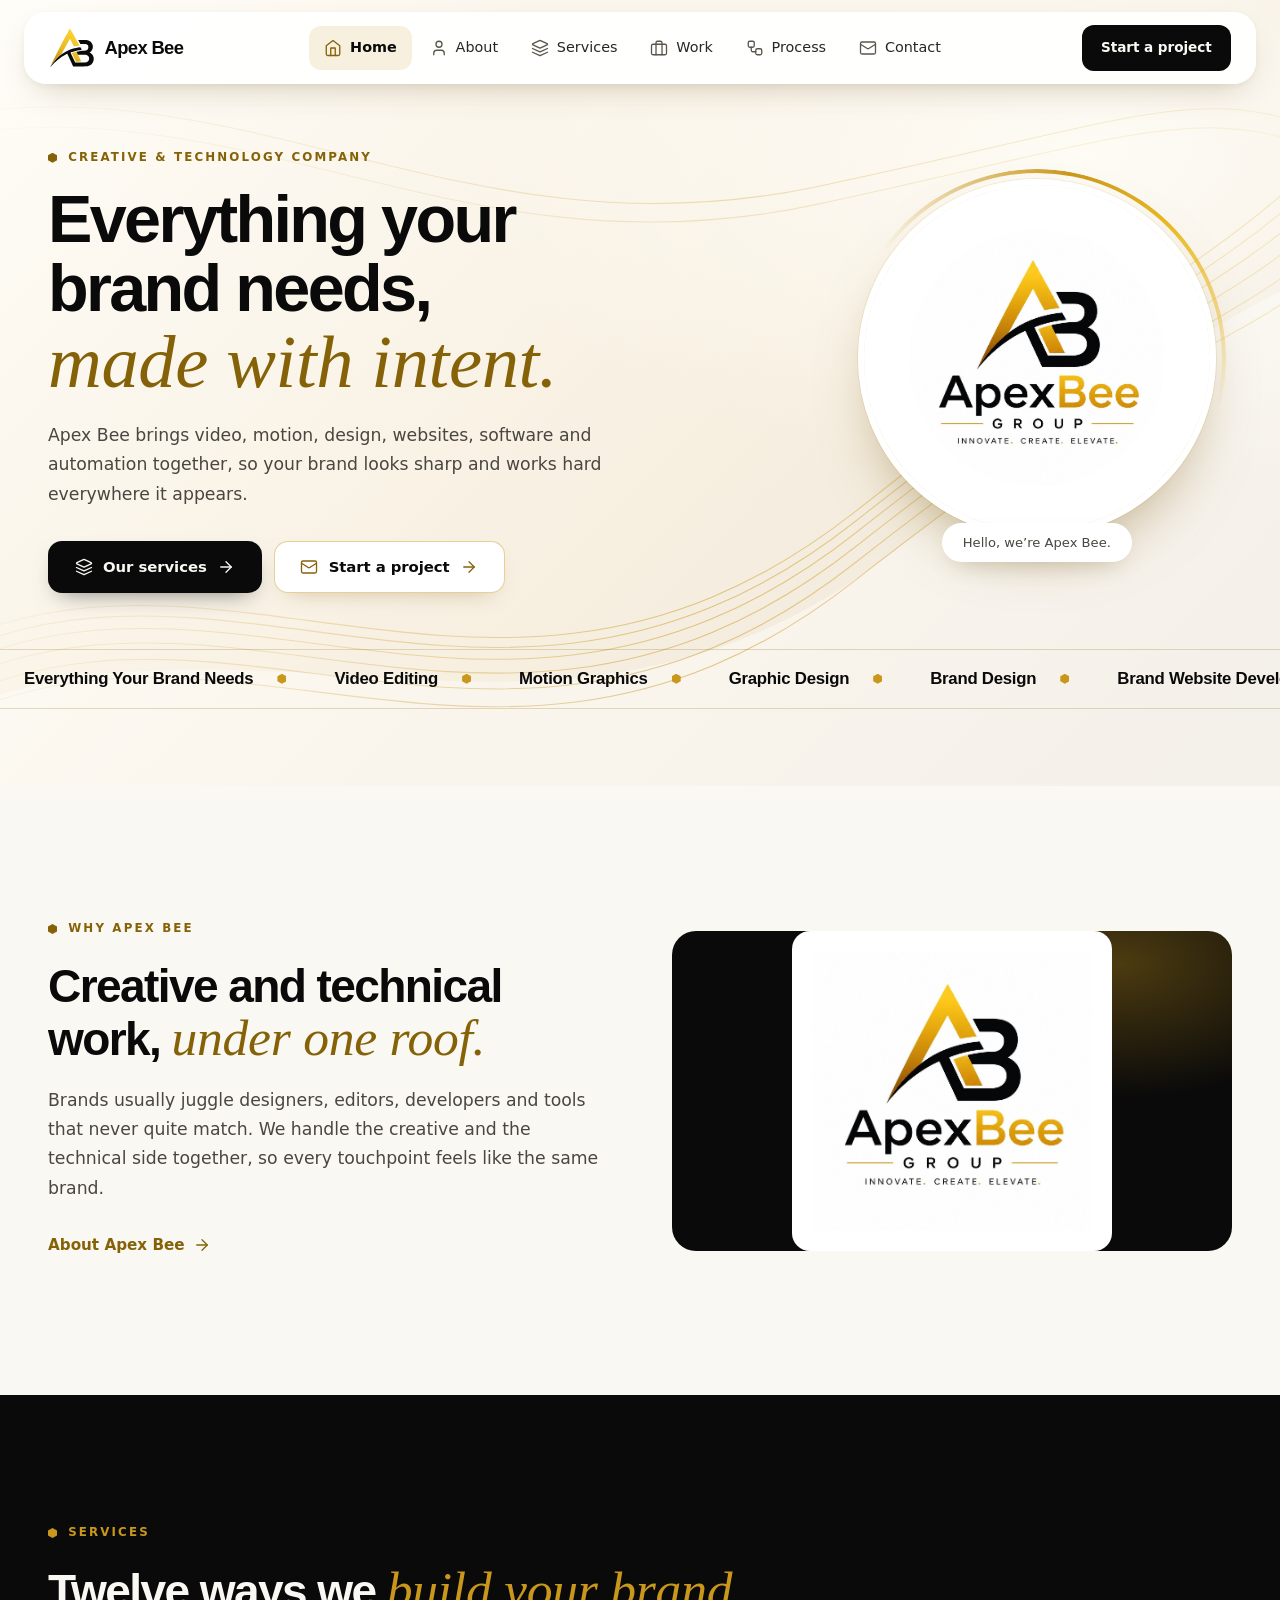
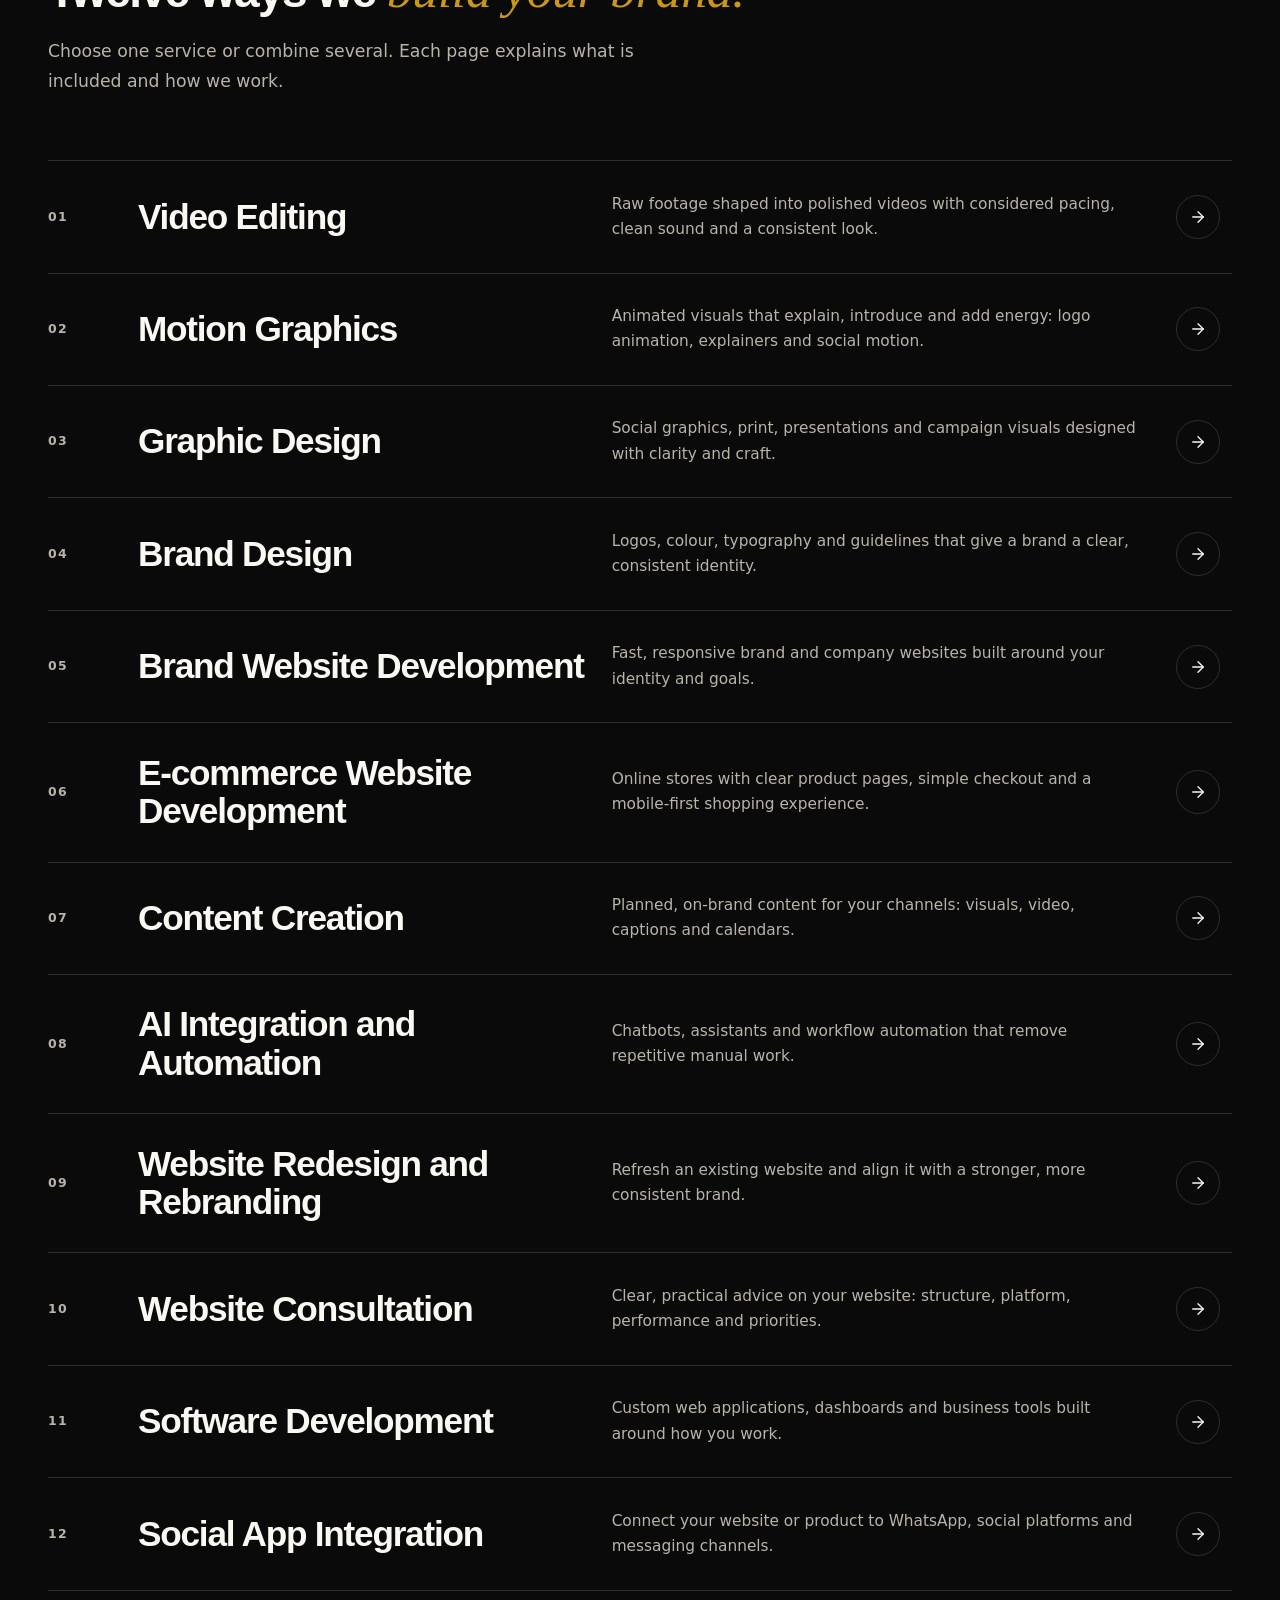
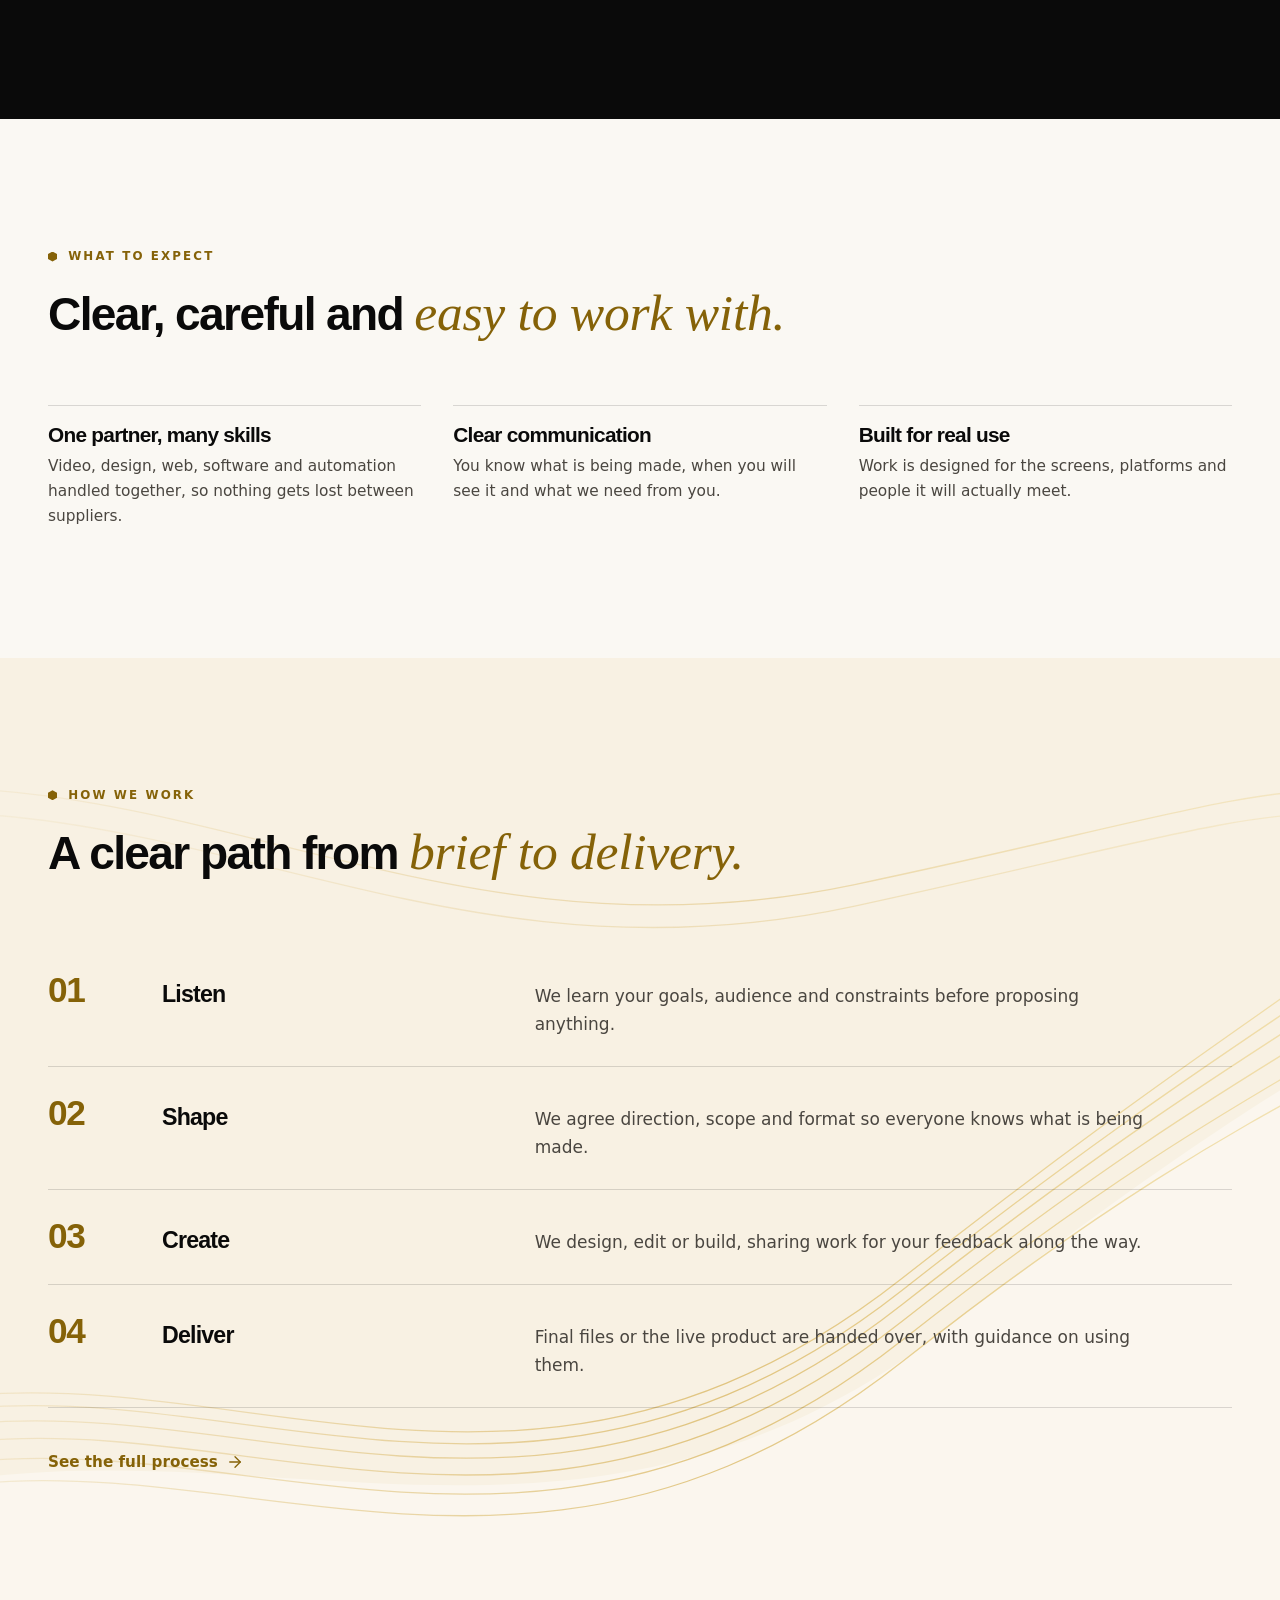
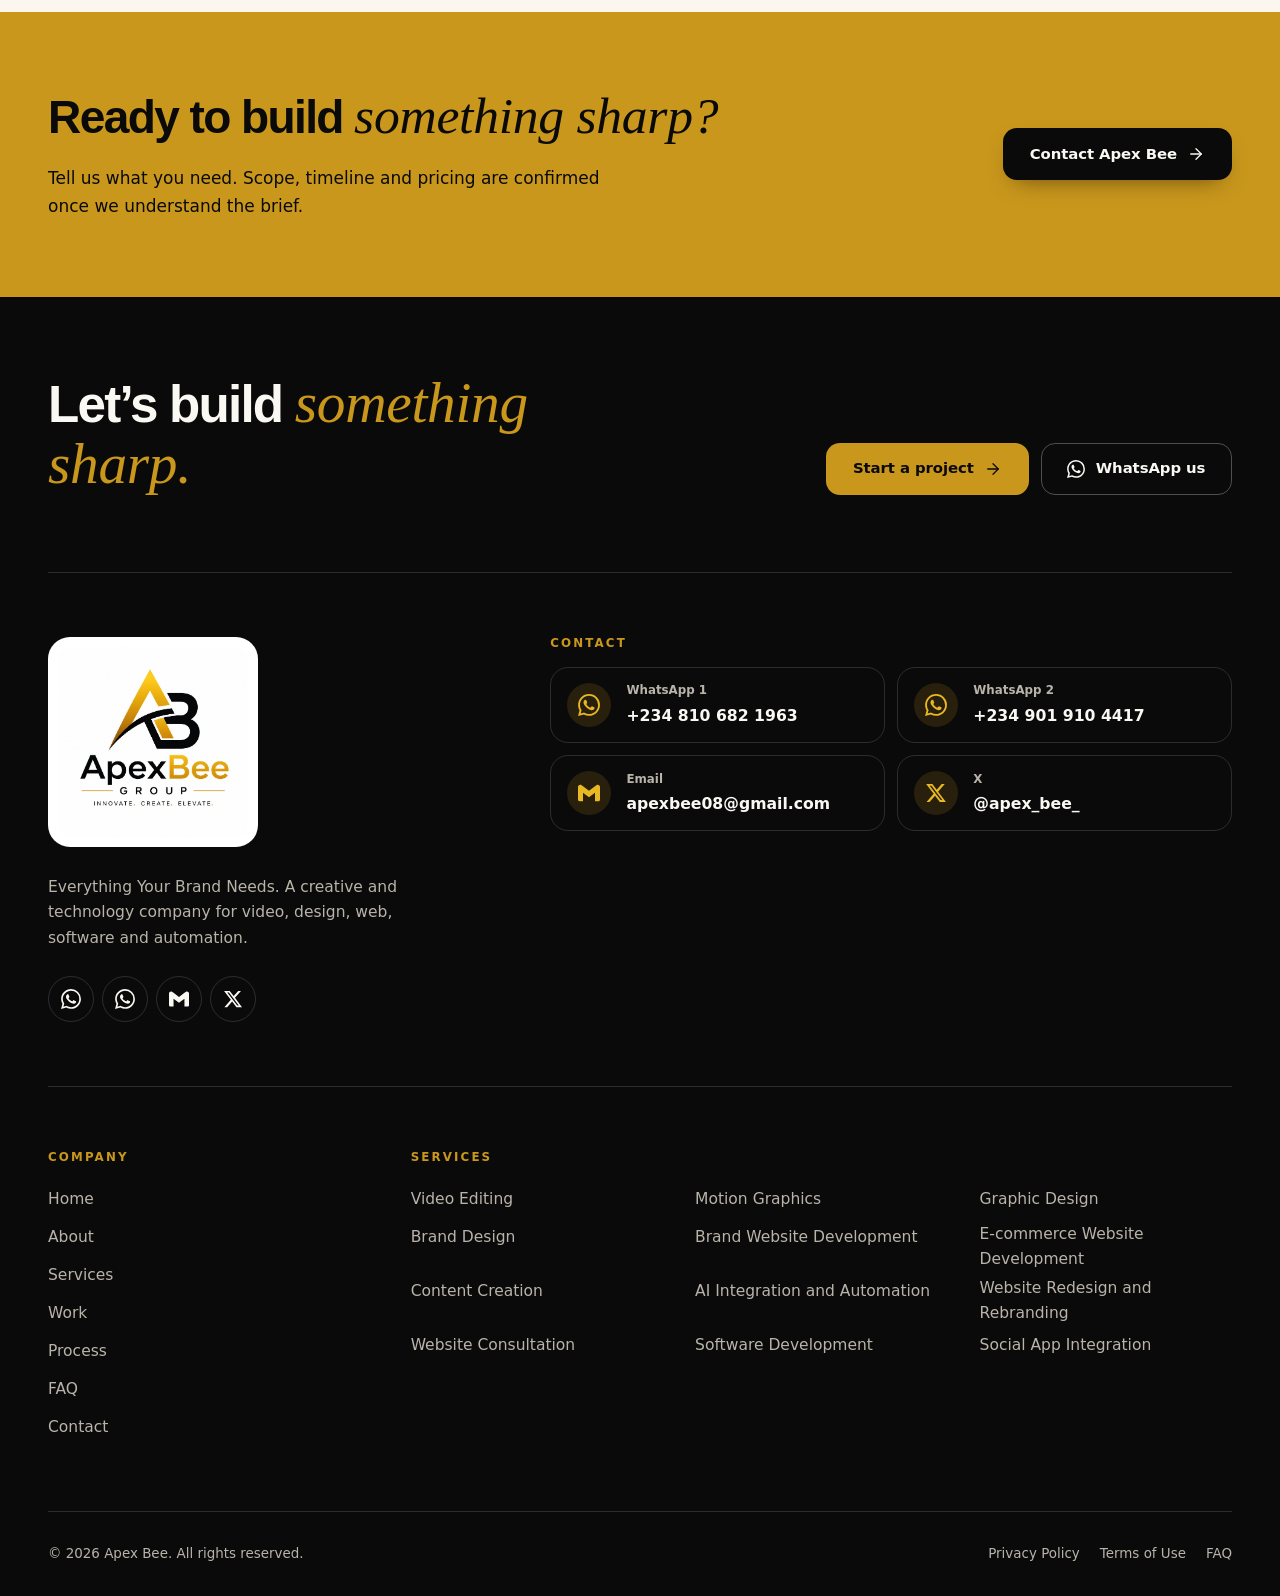
==== commit 1bbb5a2e: "Update index.html" ====
--- a/index.html
+++ b/index.html
@@ -3,37 +3,139 @@
 <head>
   <meta charset="utf-8">
   <meta name="viewport" content="width=device-width, initial-scale=1, viewport-fit=cover">
-  <title>Apex Bee | Everything Your Brand Needs</title>
-  <meta name="description" content="Apex Bee is a creative and technology company: video editing, motion graphics, design, websites, software, AI and automation. Everything your brand needs.">
-  <meta name="theme-color" content="#0a0a0a">
+
+  <!-- ============ PRIMARY SEO ============ -->
+  <title>Apex Bee | Creative & Technology Company — Video, Design, Web, AI</title>
+  <meta name="description" content="Apex Bee is a creative and technology company offering video editing, motion graphics, design, websites, software, AI and automation. Everything your brand needs.">
+  <meta name="keywords" content="Apex Bee, video editing, motion graphics, graphic design, web design, web development, software development, AI automation, branding agency, Nigeria creative agency">
+  <meta name="author" content="Apex Bee">
+  <meta name="robots" content="index, follow, max-image-preview:large, max-snippet:-1, max-video-preview:-1">
+  <meta name="googlebot" content="index, follow">
+  <meta name="theme-color" content="#f8f1e3">
   <meta name="color-scheme" content="light">
   <meta name="referrer" content="strict-origin-when-cross-origin">
 
-  <!-- Security: CSP via meta (see README for server headers that meta cannot set) -->
-  <meta http-equiv="Content-Security-Policy" content="default-src 'self'; script-src 'self'; style-src 'self' 'unsafe-inline' https://fonts.googleapis.com; font-src https://fonts.gstatic.com; img-src 'self' data:; connect-src 'self' https:; object-src 'none'; base-uri 'self'; form-action 'self'">
+  <!-- ============ CANONICAL ============ -->
+  <link rel="canonical" href="https://apexbee.com/">
 
-  <!-- Social preview -->
+  <!-- ============ LANGUAGE ============ -->
+  <link rel="alternate" hreflang="en" href="https://apexbee.com/">
+  <link rel="alternate" hreflang="x-default" href="https://apexbee.com/">
+
+  <!-- ============ SECURITY (CSP) ============ -->
+  <meta http-equiv="Content-Security-Policy" content="default-src 'self'; script-src 'self' https://www.googletagmanager.com https://www.google-analytics.com; style-src 'self' 'unsafe-inline' https://fonts.googleapis.com; font-src https://fonts.gstatic.com; img-src 'self' data: https:; connect-src 'self' https:; object-src 'none'; base-uri 'self'; form-action 'self'">
+
+  <!-- ============ OPEN GRAPH (Facebook, WhatsApp, LinkedIn) ============ -->
   <meta property="og:type" content="website">
   <meta property="og:site_name" content="Apex Bee">
   <meta property="og:title" content="Apex Bee | Everything Your Brand Needs">
   <meta property="og:description" content="A creative and technology company: video, motion, design, websites, software, AI and automation.">
-  <meta name="twitter:card" content="summary">
+  <meta property="og:url" content="https://apexbee.com/">
+  <meta property="og:image" content="https://apexbee.com/apex.jpg">
+  <meta property="og:image:alt" content="Apex Bee logo">
+  <meta property="og:locale" content="en_US">
+
+  <!-- ============ TWITTER / X ============ -->
+  <meta name="twitter:card" content="summary_large_image">
   <meta name="twitter:site" content="@apex_bee_">
+  <meta name="twitter:creator" content="@apex_bee_">
+  <meta name="twitter:title" content="Apex Bee | Everything Your Brand Needs">
+  <meta name="twitter:description" content="A creative and technology company: video, motion, design, websites, software, AI and automation.">
+  <meta name="twitter:image" content="https://apexbee.com/apex.jpg">
+  <meta name="twitter:image:alt" content="Apex Bee logo">
 
-  <!-- Icons (original logo file) -->
+  <!-- ============ ICONS ============ -->
   <link rel="icon" type="image/jpeg" href="apex.jpg">
   <link rel="apple-touch-icon" href="apex.jpg">
+  <link rel="manifest" href="/manifest.webmanifest">
 
-  <!-- Fonts -->
+  <!-- ============ FONTS ============ -->
   <link rel="preconnect" href="https://fonts.googleapis.com">
   <link rel="preconnect" href="https://fonts.gstatic.com" crossorigin>
-  <link rel="stylesheet" href="https://fonts.googleapis.com/css2?family=Instrument+Serif:ital@0;1&family=Manrope:wght@400;500;600;700;800&display=swap">
+  <link rel="stylesheet" href="https://fonts.googleapis.com/css2?family=Plus+Jakarta+Sans:wght@400..800&family=Instrument+Serif:ital@1&display=swap">
 
-  <!-- Shared stylesheet -->
+  <!-- ============ STYLES ============ -->
   <link rel="stylesheet" href="style.css">
   <link rel="preload" href="apex.jpg" as="image">
 
-  <!-- Without JavaScript: no splash, no hidden reveals, normal scrolling -->
+  <!-- ============ STRUCTURED DATA: Organization ============ -->
+  <script type="application/ld+json">
+  {
+    "@context": "https://schema.org",
+    "@type": "Organization",
+    "name": "Apex Bee",
+    "url": "https://apexbee.com/",
+    "logo": "https://apexbee.com/apex.jpg",
+    "description": "Apex Bee is a creative and technology company offering video editing, motion graphics, design, websites, software, AI and automation.",
+    "email": "apexbee08@gmail.com",
+    "sameAs": [
+      "https://x.com/apex_bee_",
+      "https://wa.me/2348106821963",
+      "https://wa.me/2349019104417"
+    ],
+    "contactPoint": [
+      {
+        "@type": "ContactPoint",
+        "telephone": "+234-810-682-1963",
+        "contactType": "customer service",
+        "availableLanguage": ["English"]
+      },
+      {
+        "@type": "ContactPoint",
+        "telephone": "+234-901-910-4417",
+        "contactType": "sales",
+        "availableLanguage": ["English"]
+      }
+    ],
+    "areaServed": "Worldwide",
+    "knowsAbout": [
+      "Video Editing",
+      "Motion Graphics",
+      "Graphic Design",
+      "Web Design",
+      "Web Development",
+      "Software Development",
+      "Artificial Intelligence",
+      "Automation"
+    ]
+  }
+  </script>
+
+  <!-- ============ STRUCTURED DATA: WebSite + SearchAction ============ -->
+  <script type="application/ld+json">
+  {
+    "@context": "https://schema.org",
+    "@type": "WebSite",
+    "name": "Apex Bee",
+    "url": "https://apexbee.com/",
+    "potentialAction": {
+      "@type": "SearchAction",
+      "target": {
+        "@type": "EntryPoint",
+        "urlTemplate": "https://apexbee.com/?s={search_term_string}"
+      },
+      "query-input": "required name=search_term_string"
+    }
+  }
+  </script>
+
+  <!-- ============ STRUCTURED DATA: Breadcrumb ============ -->
+  <script type="application/ld+json">
+  {
+    "@context": "https://schema.org",
+    "@type": "BreadcrumbList",
+    "itemListElement": [
+      {
+        "@type": "ListItem",
+        "position": 1,
+        "name": "Home",
+        "item": "https://apexbee.com/"
+      }
+    ]
+  }
+  </script>
+
+  <!-- ============ NOSCRIPT FALLBACK ============ -->
   <noscript>
     <style>
       html.js .splash { display: none !important; }
@@ -47,27 +149,40 @@
 
 <body class="is-loading">
 
-  <!-- Splash screen (JPEG has a white background, so the stage is warm white) -->
+  <!-- Splash screen -->
   <div class="splash" id="splash" aria-hidden="true">
-    <img class="splash__logo" src="apex.jpg" alt="" width="220" height="220" decoding="async">
+    <img class="splash__logo" src="apex.jpg" alt="Apex Bee logo" width="220" height="220" decoding="async">
     <div class="splash__bar"></div>
   </div>
 
-  <!-- Header, marquee, sidebar, pages, footer and bottom nav are rendered by app.js -->
+  <!-- Header, menu, pages and footer are rendered by app.js -->
   <div id="root"></div>
 
+  <!-- ============ NOSCRIPT SEO CONTENT (Google reads this if JS is off) ============ -->
   <noscript>
     <div class="noscript-msg">
-      <h1>Apex Bee</h1>
-      <p>Everything Your Brand Needs. This website needs JavaScript to display its pages. Please enable it, or contact us directly:</p>
+      <h1>Apex Bee — Everything Your Brand Needs</h1>
+      <p>Apex Bee is a creative and technology company offering video editing, motion graphics, design, websites, software, AI and automation.</p>
+      <h2>Our Services</h2>
+      <ul>
+        <li>Video Editing</li>
+        <li>Motion Graphics</li>
+        <li>Graphic Design</li>
+        <li>Web Design &amp; Development</li>
+        <li>Software Development</li>
+        <li>AI &amp; Automation</li>
+      </ul>
+      <h2>Contact Us</h2>
       <ul>
         <li><a href="https://wa.me/2348106821963">WhatsApp +234 810 682 1963</a></li>
         <li><a href="https://wa.me/2349019104417">WhatsApp +234 901 910 4417</a></li>
+        <li><a href="mailto:apexbee08@gmail.com">apexbee08@gmail.com</a></li>
         <li><a href="https://x.com/apex_bee_">X @apex_bee_</a></li>
       </ul>
+      <p>This website needs JavaScript to display its full pages. Please enable it, or contact us directly using the links above.</p>
     </div>
   </noscript>
 
   <script src="app.js" defer></script>
 </body>
-</html>+</html>
--- a/style.css
+++ b/style.css
@@ -1,1216 +1,1252 @@
-/* ==========================================================================
-   APEX BEE - style.css  (v3: light silk hero, floating header)
-   Black / warm white / gold. One shared stylesheet.
-   Fonts: Plus Jakarta Sans (display + body), Instrument Serif italic (accent
-   words only). Loaded here so index.html does not need to change.
-
-   INDEX
-   01 Tokens & reset        09 (bottom nav: removed)  17 Contact
-   02 Base typography       10 Hero & page hero       18 Prose (legal)
-   03 Layout & utilities    11 Sections & headings    19 404
-   04 Buttons & links       12 Service list           20 Footer
-   05 Splash screen         13 Split sections         21 Reveal animations
-   06 Marquee               14 Process steps          22 Responsive
-   07 Floating header       15 Work / portfolio       23 Reduced motion
-   08 Sidebar               16 FAQ, CTA band, forms
-   ========================================================================== */
-
-@import url("https://fonts.googleapis.com/css2?family=Plus+Jakarta+Sans:wght@400..800&family=Instrument+Serif:ital@1&display=swap");
-
-/* 01 TOKENS & RESET ------------------------------------------------------ */
-:root {
-  --black: #0a0a0a;
-  --ink: #141414;
-  --white: #faf8f3;
-  --cream: #f8f1e3;
-  --pure: #ffffff;
-  --gold: #c9971c;
-  --gold-hi: #e8b923;
-  --gold-ink: #856208;          /* gold for text on light backgrounds (5:1+) */
-  --line-dark: rgba(255, 255, 255, 0.14);
-  --line-light: rgba(10, 10, 10, 0.14);
-  --text-dark: #0a0a0a;
-  --text-soft-dark: #4a4640;
-  --text-light: #faf8f3;
-  --text-soft-light: #b9b4aa;
-  --danger: #b3261e;
-  --success: #1f7a3d;
-
-  --font-display: "Plus Jakarta Sans", "Helvetica Neue", Arial, system-ui, sans-serif;
-  --font-body: "Plus Jakarta Sans", system-ui, -apple-system, "Segoe UI", Roboto, Arial, sans-serif;
-  --font-accent: "Instrument Serif", "Iowan Old Style", Georgia, serif;
-
-  /* Silk waves: gold lines + soft white sheen (inline SVG, no extra file) */
-  --silk: url("data:image/svg+xml,%3Csvg xmlns='http://www.w3.org/2000/svg' viewBox='0 0 1440 800' preserveAspectRatio='xMidYMid slice'%3E%3Cdefs%3E%3ClinearGradient id='g' x1='0' y1='0' x2='1' y2='0'%3E%3Cstop offset='0' stop-color='%23c9971c' stop-opacity='0'/%3E%3Cstop offset='.55' stop-color='%23c9971c' stop-opacity='.5'/%3E%3Cstop offset='1' stop-color='%23e8b923' stop-opacity='.18'/%3E%3C/linearGradient%3E%3C/defs%3E%3Cpath d='M-60 760C300 560 620 840 980 560S1400 300 1500 220V800H-60Z' fill='%23ffffff' fill-opacity='.38'/%3E%3Cg fill='none' stroke='url(%23g)' stroke-width='1.1'%3E%3Cpath d='M-60 700C260 470 560 820 940 520S1380 240 1500 40'/%3E%3Cpath d='M-60 712C260 480 560 830 940 530S1380 262 1500 60'/%3E%3Cpath d='M-60 726C260 492 560 842 940 542S1380 286 1500 84'/%3E%3Cpath d='M-60 742C260 506 560 856 940 556S1380 312 1500 110'/%3E%3Cpath d='M-60 760C260 522 560 872 940 572S1380 340 1500 138'/%3E%3Cpath d='M-60 780C260 540 560 890 940 590S1380 370 1500 168'/%3E%3Cpath d='M-40 130C300 40 520 270 900 190S1300 70 1500 170' stroke-opacity='.6'/%3E%3Cpath d='M-40 150C300 62 520 290 900 208S1300 92 1500 190' stroke-opacity='.45'/%3E%3C/g%3E%3C/svg%3E");
-
-  /* Film grain for dark sections */
-  --grain: url("data:image/svg+xml,%3Csvg xmlns='http://www.w3.org/2000/svg' width='220' height='220'%3E%3Cfilter id='n'%3E%3CfeTurbulence type='fractalNoise' baseFrequency='.85' numOctaves='2' stitchTiles='stitch'/%3E%3CfeColorMatrix values='0 0 0 0 1 0 0 0 0 1 0 0 0 0 1 0 0 0 .13 0'/%3E%3C/filter%3E%3Crect width='100%25' height='100%25' filter='url(%23n)'/%3E%3C/svg%3E");
-  --hex: polygon(50% 0, 100% 25%, 100% 75%, 50% 100%, 0 75%, 0 25%);
-
-  --container: 1200px;
-  --gutter: clamp(1.25rem, 5vw, 3rem);
-  --section-y: clamp(4.5rem, 10vw, 8.5rem);
-  --radius: 6px;
-  --ease: cubic-bezier(0.22, 0.61, 0.36, 1);
-  --ease-out: cubic-bezier(0.16, 1, 0.3, 1);
-  --t-fast: 180ms;
-  --t-base: 300ms;
-  --t-reveal: 650ms;
-
-  --marquee-h: 38px;
-  --header-h: 64px;
-  --header-gap: 12px;
-}
-
-*,
-*::before,
-*::after { box-sizing: border-box; }
-
-html {
-  -webkit-text-size-adjust: 100%;
-  scroll-behavior: smooth;
-  scroll-padding-top: calc(var(--header-h) + var(--header-gap) + 16px);
-  scrollbar-color: var(--gold) var(--black);
-  scrollbar-width: thin;
-}
-
-body {
-  margin: 0;
-  background: var(--cream);
-  color: var(--text-dark);
-  font-family: var(--font-body);
-  font-size: 1.0625rem;
-  line-height: 1.65;
-  -webkit-font-smoothing: antialiased;
-  text-rendering: optimizeLegibility;
-  overflow-x: hidden;
-}
-
-body.nav-open,
-body.is-loading { overflow: hidden; }
-
-img, svg, video { display: block; max-width: 100%; height: auto; }
-button, input, select, textarea { font: inherit; color: inherit; }
-button { cursor: pointer; background: none; border: 0; padding: 0; }
-a { color: inherit; text-decoration: none; }
-ul, ol { margin: 0; padding: 0; list-style: none; }
-h1, h2, h3, h4, p, figure, blockquote { margin: 0; }
-
-::selection { background: var(--gold); color: var(--black); }
-
-:focus-visible {
-  outline: 2px solid var(--gold-hi);
-  outline-offset: 3px;
-  border-radius: 2px;
-}
-.section--light :focus-visible,
-.section--pure :focus-visible,
-.hero :focus-visible,
-.page-hero :focus-visible,
-.site-header :focus-visible,
-.sidebar :focus-visible,
-.notfound :focus-visible { outline-color: var(--gold-ink); }
-
-.visually-hidden {
-  position: absolute !important;
-  width: 1px; height: 1px;
-  margin: -1px; padding: 0;
-  overflow: hidden;
-  clip: rect(0 0 0 0);
-  white-space: nowrap;
-  border: 0;
-}
-
-.skip-link {
-  position: fixed;
-  top: 8px; left: 8px;
-  z-index: 1000;
-  padding: 0.75rem 1rem;
-  background: var(--gold);
-  color: var(--black);
-  font-weight: 700;
-  transform: translateY(-200%);
-  transition: transform var(--t-fast) var(--ease);
-}
-.skip-link:focus { transform: none; }
-
-/* 02 BASE TYPOGRAPHY ----------------------------------------------------- */
-h1, h2, h3, h4 {
-  font-family: var(--font-display);
-  font-weight: 700;
-  line-height: 1.06;
-  letter-spacing: -0.035em;
-}
-.display-1 { font-size: clamp(2.2rem, 5.2vw, 4.2rem); font-weight: 800; line-height: 1.04; letter-spacing: -0.04em; }
-.display-2 { font-size: clamp(1.85rem, 3.6vw, 3.1rem); }
-.display-3 { font-size: clamp(1.35rem, 2.1vw, 1.8rem); letter-spacing: -0.03em; }
-
-/* accent words: serif italic in gold */
-em {
-  font-family: var(--font-accent);
-  font-style: italic;
-  font-weight: 400;
-  letter-spacing: -0.005em;
-  font-size: 1.12em;
-  color: var(--gold);
-}
-.section--light em, .section--pure em,
-.hero em, .page-hero em, .notfound em { color: var(--gold-ink); }
-.cta-band em { color: var(--black); }
-p em, li em, .prose em { font-size: inherit; }
-
-.lead {
-  font-size: clamp(1.02rem, 1.35vw, 1.2rem);
-  line-height: 1.7;
-  max-width: 56ch;
-  color: var(--text-soft-light);
-}
-.section--light .lead, .section--pure .lead,
-.hero .lead, .page-hero .lead, .notfound .lead { color: var(--text-soft-dark); }
-
-.eyebrow {
-  display: inline-flex;
-  align-items: center;
-  gap: 0.7rem;
-  font-size: 0.74rem;
-  font-weight: 700;
-  letter-spacing: 0.18em;
-  text-transform: uppercase;
-  color: var(--gold);
-}
-.eyebrow::before {
-  content: "";
-  width: 9px; height: 10px;
-  background: currentColor;
-  clip-path: var(--hex);
-}
-.section--light .eyebrow, .section--pure .eyebrow,
-.hero .eyebrow, .page-hero .eyebrow, .notfound .eyebrow { color: var(--gold-ink); }
-
-/* 03 LAYOUT & UTILITIES -------------------------------------------------- */
-.container {
-  width: 100%;
-  max-width: calc(var(--container) + var(--gutter) * 2);
-  margin-inline: auto;
-  padding-inline: var(--gutter);
-}
-
-/* main slides up under the floating header so heroes run behind it */
-main {
-  display: block;
-  position: relative;
-  z-index: 0;
-  margin-top: calc(-1 * (var(--header-h) + var(--header-gap)));
-}
-
-.section { padding-block: var(--section-y); }
-.section--dark,
-.section--ink {
-  background-color: var(--black);
-  background-image: var(--grain);
-  background-size: 220px 220px;
-  color: var(--text-light);
-}
-.section--ink  { background-color: var(--ink); }
-.section--light { background: var(--white); color: var(--text-dark); }
-.section--pure  { background: var(--pure);  color: var(--text-dark); }
-.section--silk {
-  background-color: var(--cream);
-  background-image: var(--silk);
-  background-size: cover;
-  background-position: center;
-  color: var(--text-dark);
-}
-.section--tight { padding-block: clamp(2.5rem, 5vw, 4.5rem); }
-
-.stack > * + * { margin-top: 1.25rem; }
-.stack-lg > * + * { margin-top: 2rem; }
-.text-center { text-align: center; }
-.mt-0 { margin-top: 0 !important; }
-
-.rule { height: 1px; border: 0; background: var(--line-dark); margin: 0; }
-.section--light .rule, .section--pure .rule { background: var(--line-light); }
-
-/* 04 BUTTONS & LINKS ----------------------------------------------------- */
-.btn {
-  position: relative;
-  isolation: isolate;
-  overflow: hidden;
-  display: inline-flex;
-  align-items: center;
-  justify-content: center;
-  gap: 0.65rem;
-  min-height: 52px;
-  padding: 0.85rem 1.6rem;
-  border: 1px solid transparent;
-  border-radius: 14px;
-  font-size: 0.93rem;
-  font-weight: 700;
-  letter-spacing: -0.005em;
-  line-height: 1;
-  white-space: nowrap;
-  transition: color var(--t-base) var(--ease), border-color var(--t-base) var(--ease), transform var(--t-fast) var(--ease), box-shadow var(--t-base) var(--ease);
-}
-.btn::before {                      /* fill sweep */
-  content: "";
-  position: absolute;
-  inset: 0;
-  z-index: -1;
-  transform: translateX(-101%);
-  transition: transform 420ms var(--ease-out);
-}
-.btn svg { width: 18px; height: 18px; flex-shrink: 0; transition: transform var(--t-base) var(--ease); }
-.btn:hover svg { transform: translateX(3px); }
-.btn:hover::before { transform: none; }
-.btn:active { transform: scale(0.98); }
-
-.btn--gold { background: var(--gold); color: var(--black); }
-.btn--gold::before { background: var(--black); }
-.btn--gold:hover { color: var(--text-light); }
-
-.btn--dark { background: var(--black); color: var(--text-light); box-shadow: 0 10px 24px -12px rgba(0, 0, 0, 0.55); }
-.btn--dark::before { background: var(--gold); }
-.btn--dark:hover { color: var(--black); }
-
-.btn--light {                        /* white button, gold hairline (reference) */
-  background: var(--pure);
-  color: var(--black);
-  border-color: rgba(201, 151, 28, 0.45);
-  box-shadow: 0 10px 24px -14px rgba(120, 85, 10, 0.4);
-}
-.btn--light svg { color: var(--gold-ink); }
-.btn--light::before { background: var(--gold); }
-.btn--light:hover { border-color: var(--gold); }
-.btn--light:hover svg { color: var(--black); }
-
-.btn--ghost { border-color: rgba(255, 255, 255, 0.28); color: var(--text-light); }
-.btn--ghost::before { background: var(--gold); }
-.btn--ghost:hover { border-color: var(--gold); color: var(--black); }
-
-.btn--ghost-dark { border-color: var(--line-light); color: var(--text-dark); }
-.btn--ghost-dark::before { background: var(--black); }
-.btn--ghost-dark:hover { border-color: var(--black); color: var(--text-light); }
-
-.btn--sm { min-height: 46px; padding: 0.65rem 1.15rem; font-size: 0.85rem; border-radius: 12px; }
-
-/* On light hero/page areas the dark-theme button names still look right */
-.hero .btn--gold, .page-hero .btn--gold, .notfound .btn--gold { background: var(--black); color: var(--text-light); box-shadow: 0 10px 24px -12px rgba(0, 0, 0, 0.55); }
-.hero .btn--gold::before, .page-hero .btn--gold::before, .notfound .btn--gold::before { background: var(--gold); }
-.hero .btn--gold:hover, .page-hero .btn--gold:hover, .notfound .btn--gold:hover { color: var(--black); }
-.hero .btn--ghost, .page-hero .btn--ghost, .notfound .btn--ghost {
-  background: var(--pure); color: var(--black);
-  border-color: rgba(201, 151, 28, 0.45);
-  box-shadow: 0 10px 24px -14px rgba(120, 85, 10, 0.4);
-}
-.hero .btn--ghost svg, .page-hero .btn--ghost svg, .notfound .btn--ghost svg { color: var(--gold-ink); }
-.hero .btn--ghost:hover, .page-hero .btn--ghost:hover, .notfound .btn--ghost:hover { border-color: var(--gold); }
-
-.link-arrow {
-  display: inline-flex;
-  align-items: center;
-  gap: 0.5rem;
-  min-height: 44px;
-  font-weight: 700;
-  font-size: 0.95rem;
-  color: var(--gold);
-  background-image: linear-gradient(currentColor, currentColor);
-  background-size: 0 1px;
-  background-position: 0 calc(100% - 10px);
-  background-repeat: no-repeat;
-  transition: background-size var(--t-base) var(--ease), color var(--t-fast) var(--ease);
-}
-.link-arrow svg { width: 18px; height: 18px; transition: transform var(--t-base) var(--ease); }
-.link-arrow:hover { background-size: calc(100% - 26px) 1px; }
-.link-arrow:hover svg { transform: translateX(4px); }
-.section--light .link-arrow, .section--pure .link-arrow, .section--silk .link-arrow { color: var(--gold-ink); }
-
-/* 05 SPLASH SCREEN ------------------------------------------------------- */
-.splash { display: none; }
-html.js .splash {
-  position: fixed;
-  inset: 0;
-  z-index: 2000;
-  display: grid;
-  place-items: center;
-  align-content: center;
-  gap: 1.75rem;
-  background: var(--white);
-  transition: opacity 450ms var(--ease), transform 600ms var(--ease), visibility 0s linear 600ms;
-}
-.splash__logo {
-  width: clamp(150px, 34vw, 220px);
-  height: auto;
-  animation: splash-in 700ms var(--ease-out) both;
-}
-.splash__bar {
-  position: relative;
-  width: clamp(120px, 26vw, 180px);
-  height: 2px;
-  background: rgba(10, 10, 10, 0.12);
-  overflow: hidden;
-}
-.splash__bar::after {
-  content: "";
-  position: absolute;
-  inset: 0;
-  background: var(--gold);
-  transform: scaleX(0);
-  transform-origin: left;
-  animation: splash-bar 900ms var(--ease) 150ms forwards;
-}
-.splash.is-hidden {
-  opacity: 0;
-  transform: translateY(-3%);
-  visibility: hidden;
-  pointer-events: none;
-}
-@keyframes splash-in {
-  from { opacity: 0; transform: translateY(14px) scale(0.98); }
-  to   { opacity: 1; transform: none; }
-}
-@keyframes splash-bar { to { transform: scaleX(1); } }
-
-/* 06 MARQUEE (above header) ---------------------------------------------- */
-.marquee {
-  position: relative;
-  z-index: 60;
-  height: var(--marquee-h);
-  overflow: hidden;
-  background: var(--black);
-  color: var(--gold-hi);
-  display: flex;
-  align-items: center;
-}
-.marquee__track {
-  display: flex;
-  width: max-content;
-  animation: marquee 42s linear infinite;
-  will-change: transform;
-}
-.marquee:hover .marquee__track { animation-play-state: paused; }
-.marquee__group {
-  display: flex;
-  align-items: center;
-  flex-shrink: 0;
-  min-width: 100vw;
-  justify-content: space-around;
-}
-.marquee__item {
-  display: inline-flex;
-  align-items: center;
-  gap: 1.5rem;
-  padding-inline: 1.5rem;
-  font-size: 0.7rem;
-  font-weight: 700;
-  letter-spacing: 0.2em;
-  text-transform: uppercase;
-  white-space: nowrap;
-}
-.marquee__item::after {
-  content: "";
-  width: 7px; height: 8px;
-  background: var(--gold);
-  clip-path: var(--hex);
-}
-@keyframes marquee {
-  from { transform: translateX(0); }
-  to   { transform: translateX(-50%); }
-}
-
-/* 07 FLOATING HEADER (white pill, as in the reference) ------------------- */
-.site-header {
-  position: sticky;
-  top: var(--header-gap);
-  z-index: 50;
-  height: var(--header-h);
-  width: calc(100% - 28px);
-  max-width: 1320px;
-  margin: var(--header-gap) auto 0;
-  background: rgba(255, 255, 255, 0.92);
-  -webkit-backdrop-filter: blur(16px) saturate(160%);
-  backdrop-filter: blur(16px) saturate(160%);
-  color: var(--text-dark);
-  border: 1px solid rgba(255, 255, 255, 0.8);
-  border-radius: 22px;
-  box-shadow: 0 14px 34px -14px rgba(90, 60, 0, 0.28), 0 2px 8px rgba(0, 0, 0, 0.05);
-}
-.site-header .container { max-width: none; padding-inline: clamp(0.9rem, 2vw, 1.5rem); }
-.site-header__inner {
-  height: 100%;
-  display: flex;
-  align-items: center;
-  justify-content: space-between;
-  gap: 1rem;
-}
-
-/* Brand lockup: SVG mark + wordmark */
-.brand {
-  display: inline-flex;
-  align-items: center;
-  gap: 0.6rem;
-  min-height: 44px;
-  flex-shrink: 0;
-}
-.brand__mark { width: 40px; height: 40px; flex-shrink: 0; }
-.brand__mark svg { width: 100%; height: 100%; }
-.brand__name {
-  font-family: var(--font-display);
-  font-size: 1.15rem;
-  font-weight: 800;
-  letter-spacing: -0.035em;
-  line-height: 1;
-}
-.brand img {                         /* legacy fallback when the JPEG is used */
-  height: 40px;
-  width: auto;
-  background: var(--pure);
-  border-radius: 8px;
-}
-
-.nav { display: none; }
-.nav__list { display: flex; align-items: center; gap: 0.15rem; }
-.nav__link {
-  position: relative;
-  display: inline-flex;
-  align-items: center;
-  gap: 0.5rem;
-  min-height: 44px;
-  padding-inline: 0.8rem;
-  border-radius: 12px;
-  font-size: 0.9rem;
-  font-weight: 500;
-  color: #2a2722;
-  transition: color var(--t-fast) var(--ease), background-color var(--t-fast) var(--ease);
-}
-.nav__link svg { width: 18px; height: 18px; flex-shrink: 0; color: #5b564c; transition: color var(--t-fast) var(--ease); }
-.nav__link:hover { background: rgba(10, 10, 10, 0.05); color: var(--black); }
-.nav__link.is-active { background: rgba(201, 151, 28, 0.14); color: var(--black); font-weight: 700; }
-.nav__link.is-active svg, .nav__link:hover svg { color: var(--gold-ink); }
-
-.site-header__actions { display: flex; align-items: center; gap: 0.5rem; }
-.site-header__actions .btn { display: none; }
-.site-header .btn--gold { background: var(--black); color: var(--text-light); }
-.site-header .btn--gold::before { background: var(--gold); }
-.site-header .btn--gold:hover { color: var(--black); }
-
-/* Hamburger: plain lines (reference), morphs to X */
-.hamburger {
-  position: relative;
-  width: 48px; height: 48px;
-  display: inline-grid;
-  place-items: center;
-  border-radius: 14px;
-  transition: background-color var(--t-fast) var(--ease);
-}
-.hamburger:hover { background: rgba(10, 10, 10, 0.06); }
-.hamburger__line {
-  position: absolute;
-  left: 50%;
-  width: 22px; height: 2px;
-  margin-left: -11px;
-  background: var(--black);
-  border-radius: 2px;
-  transition: transform var(--t-base) var(--ease), opacity var(--t-fast) var(--ease);
-}
-.hamburger__line:nth-child(1) { top: 17px; }
-.hamburger__line:nth-child(2) { top: 23px; }
-.hamburger__line:nth-child(3) { top: 29px; }
-.hamburger[aria-expanded="true"] .hamburger__line:nth-child(1) { transform: translateY(6px) rotate(45deg); }
-.hamburger[aria-expanded="true"] .hamburger__line:nth-child(2) { opacity: 0; transform: scaleX(0.2); }
-.hamburger[aria-expanded="true"] .hamburger__line:nth-child(3) { transform: translateY(-6px) rotate(-45deg); }
-
-/* Scroll progress line (Chromium; harmless elsewhere) */
-@supports (animation-timeline: scroll()) {
-  .site-header::after {
-    content: "";
-    position: absolute;
-    left: 22px; right: 22px; bottom: -1px;
-    height: 2px;
-    background: var(--gold);
-    border-radius: 2px;
-    transform: scaleX(0);
-    transform-origin: left;
-    animation: progress linear both;
-    animation-timeline: scroll(root block);
-  }
-  @keyframes progress { to { transform: scaleX(1); } }
-}
-
-/* 08 SIDEBAR (light panel) ----------------------------------------------- */
-.overlay {
-  position: fixed;
-  inset: 0;
-  z-index: 90;
-  background: rgba(10, 10, 10, 0.55);
-  opacity: 0;
-  visibility: hidden;
-  transition: opacity var(--t-base) var(--ease), visibility 0s linear var(--t-base);
-}
-body.nav-open .overlay { opacity: 1; visibility: visible; transition-delay: 0s; }
-
-.sidebar {
-  position: fixed;
-  top: 0; right: 0; bottom: 0;
-  z-index: 100;
-  width: min(92vw, 420px);
-  display: flex;
-  flex-direction: column;
-  background: var(--white);
-  color: var(--text-dark);
-  border-radius: 24px 0 0 24px;
-  box-shadow: -20px 0 50px -20px rgba(0, 0, 0, 0.35);
-  transform: translateX(100%);
-  visibility: hidden;
-  transition: transform 400ms var(--ease), visibility 0s linear 400ms;
-}
-body.nav-open .sidebar { transform: none; visibility: visible; transition-delay: 0s; }
-.sidebar__head {
-  display: flex;
-  align-items: center;
-  justify-content: space-between;
-  min-height: 76px;
-  padding-inline: 1.5rem 1rem;
-  border-bottom: 1px solid var(--line-light);
-}
-.sidebar__label {
-  font-size: 0.72rem;
-  font-weight: 700;
-  letter-spacing: 0.18em;
-  text-transform: uppercase;
-  color: var(--gold-ink);
-}
-.sidebar__body {
-  flex: 1;
-  overflow-y: auto;
-  overscroll-behavior: contain;
-  padding: 0.75rem 1.5rem 2rem;
-}
-.sidebar__list li { border-bottom: 1px solid var(--line-light); }
-.sidebar__link {
-  display: flex;
-  align-items: center;
-  gap: 0.9rem;
-  min-height: 56px;
-  padding-block: 0.8rem;
-  font-size: 1.35rem;
-  font-weight: 700;
-  letter-spacing: -0.03em;
-  line-height: 1.1;
-  transition: color var(--t-fast) var(--ease), padding-left var(--t-base) var(--ease);
-}
-.sidebar__link svg { width: 20px; height: 20px; color: var(--gold-ink); flex-shrink: 0; }
-.sidebar__link small { font-size: 0.7rem; font-weight: 700; letter-spacing: 0.1em; color: var(--gold-ink); }
-.sidebar__link:hover, .sidebar__link.is-active { color: var(--gold-ink); padding-left: 0.5rem; }
-.sidebar__sub { margin-top: 1.75rem; }
-.sidebar__sub-title {
-  margin-bottom: 0.5rem;
-  font-size: 0.72rem;
-  font-weight: 700;
-  letter-spacing: 0.16em;
-  text-transform: uppercase;
-  color: var(--text-soft-dark);
-}
-.sidebar__sub a {
-  display: flex;
-  align-items: center;
-  min-height: 44px;
-  font-size: 0.97rem;
-  font-weight: 500;
-  color: var(--text-soft-dark);
-  transition: color var(--t-fast) var(--ease), padding-left var(--t-base) var(--ease);
-}
-.sidebar__sub a:hover, .sidebar__sub a.is-active { color: var(--gold-ink); padding-left: 0.35rem; }
-.sidebar__foot {
-  padding: 1.25rem 1.5rem calc(1.25rem + env(safe-area-inset-bottom));
-  border-top: 1px solid var(--line-light);
-  display: grid;
-  gap: 0.75rem;
-}
-.sidebar .btn--gold { background: var(--black); color: var(--text-light); }
-.sidebar .btn--gold::before { background: var(--gold); }
-.sidebar .btn--gold:hover { color: var(--black); }
-.sidebar .btn--ghost { background: var(--pure); color: var(--black); border-color: rgba(201, 151, 28, 0.45); }
-.sidebar .btn--ghost svg { color: var(--gold-ink); }
-
-/* 09 BOTTOM NAVIGATION: removed by request (kept hidden so old markup is inert) */
-.bottom-nav { display: none !important; }
-body.has-bottom-nav { padding-bottom: 0; }
-
-/* 10 HERO & PAGE HERO ---------------------------------------------------- */
-.hero,
-.page-hero,
-.notfound {
-  position: relative;
-  isolation: isolate;
-  overflow: hidden;
-  color: var(--text-dark);
-  background-color: var(--cream);
-  background-image:
-    var(--silk),
-    radial-gradient(70% 60% at 85% 20%, rgba(255, 253, 248, 0.9), transparent 70%),
-    linear-gradient(135deg, #fffdf8 0%, #f7efe0 55%, #ece6dc 100%);
-  background-size: cover, auto, auto;
-  background-position: center, center, center;
-  background-repeat: no-repeat;
-}
-.hero { padding-block: calc(var(--header-h) + var(--header-gap) + clamp(2rem, 5vw, 4.5rem)) clamp(3.5rem, 8vw, 6.5rem); }
-.hero__bg {                          /* optional photo: set --hero-image on .hero */
-  position: absolute;
-  inset: 0;
-  z-index: -1;
-  pointer-events: none;
-  background-image: var(--hero-image, none);
-  background-size: cover;
-  background-position: center;
-  opacity: 0.12;
-}
-.hero__inner {
-  position: relative;
-  z-index: 1;
-  display: flex;
-  flex-direction: column;
-  align-items: center;
-  gap: 2rem;
-  text-align: center;
-}
-.hero__copy { display: grid; justify-items: center; }
-.hero__title { max-width: 17ch; margin-top: 1.1rem; }
-.hero__lead { margin-top: 1.25rem; }
-.hero__actions { display: flex; flex-wrap: wrap; justify-content: center; gap: 0.75rem; margin-top: 2rem; }
-
-/* Portrait: circular frame, gold arc, caption pill */
-.hero__figure {
-  order: -1;
-  display: flex;
-  flex-direction: column;
-  align-items: center;
-}
-.hero__portrait {
-  position: relative;
-  width: clamp(210px, 56vw, 330px);
-  aspect-ratio: 1;
-  border-radius: 50%;
-  background: radial-gradient(circle at 50% 35%, #fbf4e4, #eadfc6);
-  border: 6px solid var(--pure);
-  box-shadow: 0 30px 60px -24px rgba(120, 85, 10, 0.5), 0 0 0 1px rgba(201, 151, 28, 0.15);
-}
-.hero__portrait img {
-  width: 100%;
-  height: 100%;
-  object-fit: cover;
-  border-radius: 50%;
-}
-.hero__portrait--logo img { object-fit: contain; padding: 13%; background: var(--pure); }
-.hero__portrait::after {             /* tapered gold arc */
-  content: "";
-  position: absolute;
-  inset: -16px;
-  border-radius: 50%;
-  padding: 4px;
-  background: conic-gradient(from 305deg, transparent 0deg, var(--gold) 65deg, var(--gold-hi) 100deg, transparent 160deg);
-  -webkit-mask: linear-gradient(#000 0 0) content-box, linear-gradient(#000 0 0);
-  -webkit-mask-composite: xor;
-  mask: linear-gradient(#000 0 0) content-box exclude, linear-gradient(#000 0 0);
-  pointer-events: none;
-}
-.hero__tag {
-  position: relative;
-  margin-top: -14px;
-  padding: 0.55rem 1.3rem;
-  background: var(--pure);
-  border-radius: 999px;
-  box-shadow: 0 10px 24px -12px rgba(90, 60, 0, 0.35);
-  font-size: 0.82rem;
-  font-weight: 500;
-  color: #4a4640;
-  white-space: nowrap;
-}
-
-.hero__aside { display: none; }
-
-/* Inner page hero */
-.page-hero { padding-block: calc(var(--header-h) + var(--header-gap) + clamp(2.5rem, 6vw, 5rem)) clamp(2.5rem, 5vw, 4.5rem); }
-.page-hero .container { position: relative; z-index: 1; }
-.page-hero .display-1 { margin-top: 1rem; max-width: 20ch; }
-.page-hero .lead { margin-top: 1.25rem; }
-.breadcrumb {
-  display: flex;
-  flex-wrap: wrap;
-  gap: 0.5rem;
-  margin-bottom: 1.75rem;
-  font-size: 0.82rem;
-  color: var(--text-soft-dark);
-}
-.breadcrumb a { display: inline-flex; align-items: center; min-height: 32px; transition: color var(--t-fast) var(--ease); }
-.breadcrumb a:hover { color: var(--gold-ink); }
-.breadcrumb li + li::before { content: "/"; margin-right: 0.5rem; opacity: 0.5; }
-.breadcrumb [aria-current="page"] { color: var(--text-dark); font-weight: 600; }
-
-/* 11 SECTIONS & HEADINGS ------------------------------------------------- */
-.section__head { display: grid; gap: 1.25rem; margin-bottom: clamp(2rem, 5vw, 4rem); max-width: 760px; }
-.section__head--row { max-width: none; }
-
-/* 12 SERVICE LIST (numbered rows, gold fill on hover) -------------------- */
-.service-list { border-top: 1px solid var(--line-dark); }
-.section--light .service-list, .section--pure .service-list, .section--silk .service-list { border-top-color: var(--line-light); }
-.service-row {
-  position: relative;
-  isolation: isolate;
-  display: grid;
-  grid-template-columns: auto 1fr auto;
-  gap: 0.5rem 1.25rem;
-  align-items: center;
-  padding-block: 1.5rem;
-  border-bottom: 1px solid var(--line-dark);
-  transition: padding-inline var(--t-base) var(--ease), color var(--t-base) var(--ease);
-}
-.service-row::before {
-  content: "";
-  position: absolute;
-  inset: 0;
-  z-index: -1;
-  background: var(--gold);
-  transform: scaleY(0);
-  transform-origin: bottom;
-  transition: transform 420ms var(--ease-out);
-}
-.section--light .service-row, .section--pure .service-row, .section--silk .service-row { border-bottom-color: var(--line-light); }
-.service-row__num {
-  font-size: 0.78rem;
-  font-weight: 700;
-  letter-spacing: 0.1em;
-  color: var(--text-soft-light);
-  transition: color var(--t-base) var(--ease);
-}
-.service-row__title { font-family: var(--font-display); font-size: clamp(1.4rem, 2.8vw, 2.2rem); font-weight: 700; letter-spacing: -0.035em; line-height: 1.1; }
-.service-row__desc {
-  grid-column: 2 / 3;
-  max-width: 54ch;
-  font-size: 0.96rem;
-  color: var(--text-soft-light);
-  transition: color var(--t-base) var(--ease);
-}
-.section--light .service-row__desc, .section--pure .service-row__desc, .section--silk .service-row__desc,
-.section--light .service-row__num, .section--pure .service-row__num, .section--silk .service-row__num { color: var(--text-soft-dark); }
-.service-row__arrow {
-  grid-column: 3;
-  grid-row: 1 / span 2;
-  display: grid;
-  place-items: center;
-  width: 44px; height: 44px;
-  border: 1px solid var(--line-dark);
-  border-radius: 50%;
-  transition: background-color var(--t-base) var(--ease), border-color var(--t-base) var(--ease), transform var(--t-base) var(--ease), color var(--t-base) var(--ease);
-}
-.section--light .service-row__arrow, .section--pure .service-row__arrow, .section--silk .service-row__arrow { border-color: var(--line-light); }
-.service-row__arrow svg { width: 18px; height: 18px; }
-.service-row a.service-row__cover { position: absolute; inset: 0; z-index: 1; }
-.service-row:hover { padding-inline: 1rem; color: var(--black); }
-.service-row:hover::before { transform: none; }
-.service-row:hover .service-row__num,
-.service-row:hover .service-row__desc { color: rgba(10, 10, 10, 0.8); }
-.service-row:hover .service-row__arrow { background: var(--black); border-color: var(--black); color: var(--gold-hi); transform: rotate(-45deg); }
-
-/* 13 SPLIT SECTIONS & LISTS ---------------------------------------------- */
-.split { display: grid; gap: clamp(2rem, 5vw, 4.5rem); align-items: center; }
-.split__media {
-  position: relative;
-  display: grid;
-  place-items: center;
-  min-height: 300px;
-  background-color: var(--black);
-  background-image: radial-gradient(60% 60% at 80% 10%, rgba(201, 151, 28, 0.35), transparent 70%), var(--grain);
-  background-size: auto, 220px 220px;
-  border-radius: 24px;
-  overflow: hidden;
-}
-.split__media img { background: var(--pure); border-radius: 18px; padding: 1.25rem; width: min(70%, 320px); }
-.split__body > * + * { margin-top: 1.25rem; }
-
-.checklist li {
-  position: relative;
-  padding: 0.9rem 0 0.9rem 2.1rem;
-  border-bottom: 1px solid var(--line-dark);
-}
-.section--light .checklist li, .section--pure .checklist li { border-bottom-color: var(--line-light); }
-.checklist li::before {
-  content: "";
-  position: absolute;
-  left: 0; top: 1.35rem;
-  width: 12px; height: 6px;
-  border-left: 2px solid var(--gold);
-  border-bottom: 2px solid var(--gold);
-  transform: rotate(-45deg);
-}
-.section--light .checklist li::before, .section--pure .checklist li::before { border-color: var(--gold-ink); }
-
-.facts { display: grid; gap: 1.5rem; }
-.facts__item { padding-top: 1.1rem; border-top: 1px solid var(--line-dark); }
-.section--light .facts__item, .section--pure .facts__item { border-top-color: var(--line-light); }
-.facts__item h3 { font-size: 1.3rem; margin-bottom: 0.5rem; }
-.facts__item p { font-size: 0.96rem; color: var(--text-soft-light); }
-.section--light .facts__item p, .section--pure .facts__item p { color: var(--text-soft-dark); }
-
-/* 14 PROCESS STEPS ------------------------------------------------------- */
-.steps { counter-reset: step; }
-.step {
-  counter-increment: step;
-  display: grid;
-  gap: 0.5rem 1.5rem;
-  padding-block: 1.75rem;
-  border-bottom: 1px solid var(--line-dark);
-}
-.section--light .step, .section--pure .step { border-bottom-color: var(--line-light); }
-.step::before {
-  content: counter(step, decimal-leading-zero);
-  font-family: var(--font-display);
-  font-size: 2.2rem;
-  font-weight: 800;
-  letter-spacing: -0.04em;
-  line-height: 1;
-  color: var(--gold);
-}
-.section--light .step::before, .section--pure .step::before { color: var(--gold-ink); }
-.step h3 { font-size: 1.45rem; }
-.step p { max-width: 58ch; color: var(--text-soft-light); }
-.section--light .step p, .section--pure .step p { color: var(--text-soft-dark); }
-
-/* 15 WORK / PORTFOLIO ---------------------------------------------------- */
-.work-list { border-top: 1px solid var(--line-dark); }
-.work-item { display: grid; gap: 1rem; padding-block: 2rem; border-bottom: 1px solid var(--line-dark); }
-.section--light .work-list, .section--pure .work-list { border-top-color: var(--line-light); }
-.section--light .work-item, .section--pure .work-item { border-bottom-color: var(--line-light); }
-.work-item__meta { font-size: 0.75rem; font-weight: 700; letter-spacing: 0.14em; text-transform: uppercase; color: var(--gold); }
-.section--light .work-item__meta, .section--pure .work-item__meta { color: var(--gold-ink); }
-.work-item__slot {
-  display: grid;
-  place-items: center;
-  min-height: 220px;
-  padding: 1.5rem;
-  text-align: center;
-  border: 1px dashed var(--gold);
-  border-radius: 18px;
-  font-size: 0.92rem;
-  color: var(--text-soft-light);
-}
-.section--light .work-item__slot, .section--pure .work-item__slot { border-color: var(--gold-ink); color: var(--text-soft-dark); }
-
-.filters { display: flex; flex-wrap: wrap; gap: 0.5rem; margin-bottom: 2rem; }
-.filter {
-  min-height: 44px;
-  padding: 0.5rem 1.1rem;
-  border: 1px solid var(--line-light);
-  border-radius: 12px;
-  font-size: 0.86rem;
-  font-weight: 600;
-  transition: background-color var(--t-base) var(--ease), color var(--t-base) var(--ease), border-color var(--t-base) var(--ease);
-}
-.filter:hover { border-color: var(--black); }
-.filter.is-active, .filter[aria-pressed="true"] { background: var(--black); border-color: var(--black); color: var(--text-light); }
-
-/* 16 FAQ, CTA BAND, FORMS ------------------------------------------------ */
-.faq { border-top: 1px solid var(--line-light); }
-.faq__item { border-bottom: 1px solid var(--line-light); }
-.faq__item summary {
-  display: flex;
-  align-items: center;
-  justify-content: space-between;
-  gap: 1rem;
-  min-height: 64px;
-  padding-block: 1rem;
-  font-family: var(--font-display);
-  font-size: clamp(1.1rem, 2vw, 1.4rem);
-  font-weight: 700;
-  letter-spacing: -0.025em;
-  line-height: 1.25;
-  cursor: pointer;
-  list-style: none;
-  transition: color var(--t-fast) var(--ease);
-}
-.faq__item summary::-webkit-details-marker { display: none; }
-.faq__item summary::after {
-  content: "+";
-  flex-shrink: 0;
-  display: grid;
-  place-items: center;
-  width: 36px; height: 36px;
-  border: 1px solid var(--line-light);
-  border-radius: 50%;
-  font-family: var(--font-body);
-  font-size: 1.2rem;
-  font-weight: 500;
-  transition: transform var(--t-base) var(--ease), background-color var(--t-base) var(--ease), border-color var(--t-base) var(--ease);
-}
-.faq__item summary:hover { color: var(--gold-ink); }
-.faq__item[open] summary::after { transform: rotate(45deg); background: var(--gold); border-color: var(--gold); }
-.faq__answer { max-width: 62ch; padding-bottom: 1.5rem; color: var(--text-soft-dark); }
-
-.cta-band {
-  background-color: var(--gold);
-  background-image: var(--grain);
-  background-size: 220px 220px;
-  color: var(--black);
-  padding-block: clamp(3rem, 6vw, 5rem);
-}
-.cta-band__inner { display: grid; gap: 1.75rem; align-items: center; }
-.cta-band p { max-width: 52ch; }
-
-/* Forms: open fields, no boxes (underline only) */
-.form { display: grid; gap: 1.6rem; }
-.field { display: grid; gap: 0.35rem; }
-.field__label { font-size: 0.78rem; font-weight: 700; letter-spacing: 0.1em; text-transform: uppercase; color: var(--text-soft-dark); }
-.field__input {
-  width: 100%;
-  min-height: 52px;
-  padding: 0.6rem 0;
-  background: transparent;
-  color: var(--text-dark);
-  border: 0;
-  border-bottom: 1px solid rgba(10, 10, 10, 0.35);
-  border-radius: 0;
-  box-shadow: none;
-  transition: border-color var(--t-fast) var(--ease), box-shadow var(--t-fast) var(--ease);
-}
-textarea.field__input { min-height: 140px; resize: vertical; line-height: 1.6; }
-select.field__input {
-  appearance: none;
-  -webkit-appearance: none;
-  padding-right: 2rem;
-  background-image: url("data:image/svg+xml,%3Csvg xmlns='http://www.w3.org/2000/svg' viewBox='0 0 24 24' fill='none' stroke='%230a0a0a' stroke-width='2' stroke-linecap='round' stroke-linejoin='round'%3E%3Cpath d='m6 9 6 6 6-6'/%3E%3C/svg%3E");
-  background-repeat: no-repeat;
-  background-position: right 0.1rem center;
-  background-size: 18px;
-}
-.field__input::placeholder { color: rgba(10, 10, 10, 0.45); }
-.field__input:hover { border-bottom-color: var(--black); }
-.field__input:focus { outline: none; border-bottom-color: var(--gold-ink); box-shadow: 0 1px 0 0 var(--gold-ink); }
-.field.is-invalid .field__input { border-bottom-color: var(--danger); box-shadow: 0 1px 0 0 var(--danger); }
-.field__error { min-height: 1.1em; font-size: 0.82rem; font-weight: 600; color: var(--danger); }
-.form__status {
-  padding: 0.25rem 0 0.25rem 1rem;
-  border-left: 3px solid var(--gold-ink);
-  background: transparent;
-  font-size: 0.95rem;
-}
-.form__status[hidden] { display: none; }
-.form__status.is-error { border-left-color: var(--danger); }
-.form__status.is-success { border-left-color: var(--success); }
-.form__status a { color: var(--gold-ink); text-decoration: underline; text-underline-offset: 3px; font-weight: 700; }
-.form__note { font-size: 0.84rem; color: var(--text-soft-dark); }
-
-/* 17 CONTACT ------------------------------------------------------------- */
-.contact-grid { display: grid; gap: clamp(2.5rem, 6vw, 5rem); }
-.contact-list li { border-bottom: 1px solid var(--line-dark); }
-.contact-link {
-  display: flex;
-  align-items: center;
-  gap: 1rem;
-  min-height: 72px;
-  padding-block: 1rem;
-  transition: color var(--t-fast) var(--ease), padding-left var(--t-base) var(--ease);
-}
-.contact-link__icon {
-  display: grid;
-  place-items: center;
-  flex-shrink: 0;
-  width: 46px; height: 46px;
-  border: 1px solid var(--line-dark);
-  border-radius: 50%;
-  color: var(--gold-hi);
-  transition: background-color var(--t-base) var(--ease), color var(--t-base) var(--ease), border-color var(--t-base) var(--ease);
-}
-.contact-link__icon svg { width: 22px; height: 22px; }
-.contact-link__text { display: grid; gap: 0.1rem; min-width: 0; }
-.contact-link__label { font-size: 0.72rem; font-weight: 700; letter-spacing: 0.16em; text-transform: uppercase; color: var(--gold); }
-.contact-link__value { font-size: clamp(1.1rem, 2.3vw, 1.5rem); font-weight: 600; letter-spacing: -0.02em; overflow-wrap: anywhere; }
-.contact-link:hover { color: var(--gold-hi); padding-left: 0.4rem; }
-.contact-link:hover .contact-link__icon { background: var(--gold); border-color: var(--gold); color: var(--black); }
-
-/* 18 PROSE (privacy, terms) ---------------------------------------------- */
-.prose { max-width: 72ch; }
-.prose h2 { font-size: clamp(1.4rem, 2.4vw, 1.8rem); margin: 2.5rem 0 0.75rem; }
-.prose h3 { font-size: 1.2rem; margin: 1.75rem 0 0.5rem; }
-.prose p, .prose li { color: var(--text-soft-dark); }
-.prose p + p { margin-top: 1rem; }
-.prose ul { margin: 1rem 0; padding-left: 1.25rem; list-style: disc; }
-.prose li { padding-block: 0.2rem; }
-.prose a { color: var(--gold-ink); text-decoration: underline; text-underline-offset: 3px; }
-.prose a:hover { color: var(--black); }
-.prose__meta { font-size: 0.88rem; font-weight: 600; color: var(--text-dark); }
-
-/* 19 404 ----------------------------------------------------------------- */
-.notfound {
-  min-height: 78vh;
-  display: grid;
-  align-content: center;
-  gap: 1.5rem;
-  padding-block: calc(var(--header-h) + var(--header-gap) + 3rem) 4rem;
-}
-.notfound .container { position: relative; z-index: 1; }
-.notfound__code {
-  font-family: var(--font-display);
-  font-size: clamp(5rem, 22vw, 12rem);
-  font-weight: 800;
-  letter-spacing: -0.06em;
-  line-height: 0.9;
-  color: var(--gold-ink);
-}
-@supports (-webkit-text-stroke: 1px black) {
-  .notfound__code { color: transparent; -webkit-text-stroke: 2px var(--gold); }
-}
-
-/* 20 FOOTER -------------------------------------------------------------- */
-.site-footer {
-  background-color: var(--black);
-  background-image: var(--grain);
-  background-size: 220px 220px;
-  color: var(--text-light);
-}
-.footer__cta {
-  display: grid;
-  gap: 1.75rem;
-  align-items: end;
-  padding-block: clamp(3rem, 6vw, 5rem);
-  border-bottom: 1px solid var(--line-dark);
-}
-.footer__cta-title { font-size: clamp(1.9rem, 4vw, 3.2rem); max-width: 18ch; }
-.footer__cta-actions { display: flex; flex-wrap: wrap; gap: 0.75rem; }
-.site-footer .btn--gold { background: var(--gold); color: var(--black); }
-.site-footer .btn--gold::before { background: var(--text-light); }
-.site-footer .btn--gold:hover { color: var(--black); }
-
-.footer__main,
-.footer__top { display: grid; gap: 2.5rem; padding-block: clamp(2.75rem, 5vw, 4rem); }
-.footer__brand .brand { color: var(--text-light); }
-.footer__brand .brand__name { font-size: 1.3rem; }
-.footer__brand .brand img { height: 52px; }
-.footer__about { margin-top: 1.25rem; max-width: 36ch; font-size: 0.97rem; color: var(--text-soft-light); }
-.footer__brand p { margin-top: 1.25rem; max-width: 36ch; font-size: 0.97rem; color: var(--text-soft-light); }
-.footer__cols { display: grid; grid-template-columns: repeat(2, 1fr); gap: 2rem 1.5rem; }
-.footer__title {
-  margin-bottom: 0.9rem;
-  font-family: var(--font-body);
-  font-size: 0.72rem;
-  font-weight: 700;
-  letter-spacing: 0.18em;
-  text-transform: uppercase;
-  color: var(--gold);
-}
-.footer__list a {
-  display: inline-flex;
-  align-items: center;
-  min-height: 36px;
-  font-size: 0.95rem;
-  color: var(--text-soft-light);
-  transition: color var(--t-fast) var(--ease), transform var(--t-base) var(--ease);
-}
-.footer__list a:hover { color: var(--gold-hi); transform: translateX(3px); }
-.footer__contact li + li { margin-top: 0.35rem; }
-.footer__contact a {
-  display: flex;
-  align-items: center;
-  gap: 0.75rem;
-  min-height: 44px;
-  font-size: 0.95rem;
-  color: var(--text-soft-light);
-  overflow-wrap: anywhere;
-  transition: color var(--t-fast) var(--ease);
-}
-.footer__contact svg { width: 20px; height: 20px; flex-shrink: 0; color: var(--gold); transition: color var(--t-fast) var(--ease); }
-.footer__contact a:hover, .footer__contact a:hover svg { color: var(--gold-hi); }
-.footer__socials { display: flex; gap: 0.5rem; margin-top: 1.5rem; }
-.social-link {
-  display: grid;
-  place-items: center;
-  width: 46px; height: 46px;
-  border: 1px solid var(--line-dark);
-  border-radius: 50%;
-  color: var(--text-light);
-  transition: background-color var(--t-base) var(--ease), border-color var(--t-base) var(--ease), color var(--t-base) var(--ease), transform var(--t-fast) var(--ease);
-}
-.social-link svg { width: 20px; height: 20px; }
-.social-link:hover { background: var(--gold); border-color: var(--gold); color: var(--black); transform: translateY(-2px); }
-.footer__bottom {
-  display: flex;
-  flex-wrap: wrap;
-  align-items: center;
-  justify-content: space-between;
-  gap: 0.5rem 1.5rem;
-  padding-block: 1.5rem;
-  border-top: 1px solid var(--line-dark);
-  font-size: 0.84rem;
-  color: var(--text-soft-light);
-}
-.footer__bottom ul, .footer__legal { display: flex; flex-wrap: wrap; gap: 0 1.25rem; }
-.footer__bottom a { display: inline-flex; align-items: center; min-height: 36px; transition: color var(--t-fast) var(--ease); }
-.footer__bottom a:hover { color: var(--gold-hi); }
-
-/* 21 REVEAL ANIMATIONS --------------------------------------------------- */
-html.js .reveal {
-  opacity: 0;
-  transform: translateY(22px);
-  transition: opacity var(--t-reveal) var(--ease), transform var(--t-reveal) var(--ease);
-}
-html.js .reveal.is-visible { opacity: 1; transform: none; }
-html.js .reveal--d1 { transition-delay: 80ms; }
-html.js .reveal--d2 { transition-delay: 160ms; }
-html.js .reveal--d3 { transition-delay: 240ms; }
-
-/* 22 RESPONSIVE (mobile-first: 375 base, 768, 1024, 1440) ---------------- */
-@media (min-width: 768px) {
-  :root { --header-h: 72px; }
-  .site-header { width: calc(100% - 48px); }
-  .split { grid-template-columns: 1fr 1fr; }
-  .split--reverse .split__media { order: 2; }
-  .facts { grid-template-columns: repeat(2, 1fr); gap: 2rem; }
-  .step { grid-template-columns: 90px 1fr 2fr; align-items: baseline; }
-  .work-item { grid-template-columns: 1fr 2fr; gap: 2rem; }
-  .cta-band__inner { grid-template-columns: 1.6fr auto; }
-  .footer__cta { grid-template-columns: 1.6fr auto; }
-  .footer__main, .footer__top { grid-template-columns: 1fr 1fr; gap: 3rem 2rem; }
-  .footer__cols { grid-template-columns: repeat(3, 1fr); }
-  .service-row { padding-block: 1.9rem; }
-}
-
-@media (min-width: 1024px) {
-  .nav { display: block; }
-  .hamburger { display: none; }
-  .hero__inner { flex-direction: row; justify-content: space-between; align-items: center; text-align: left; gap: 3rem; }
-  .hero__copy { justify-items: start; flex: 1 1 54%; }
-  .hero__title { max-width: 15ch; }
-  .hero__actions { justify-content: flex-start; }
-  .hero__figure { order: 2; flex: 0 0 auto; padding-right: 1rem; }
-  .hero__portrait { width: clamp(300px, 28vw, 380px); }
-  .contact-grid { grid-template-columns: 1fr 1.1fr; align-items: start; }
-  .facts { grid-template-columns: repeat(3, 1fr); }
-  .section__head--row { grid-template-columns: 1fr 1fr; align-items: end; gap: 3rem; }
-  .service-row { grid-template-columns: 70px 1fr 1.2fr 56px; }
-  .service-row__desc { grid-column: 3; grid-row: 1; }
-  .service-row__arrow { grid-column: 4; grid-row: 1; }
-  .footer__main, .footer__top { grid-template-columns: 1.3fr 0.7fr 1.2fr 1.3fr; gap: 2.5rem; }
-  .footer__main .footer__list--cols { columns: 1; }
-}
-
-@media (min-width: 1180px) {
-  .site-header__actions .btn { display: inline-flex; }
-  .nav__link { padding-inline: 0.95rem; }
-}
-
-@media (min-width: 1440px) {
-  :root { --container: 1280px; }
-}
-
-/* 23 REDUCED MOTION ------------------------------------------------------ */
-@media (prefers-reduced-motion: reduce) {
-  html { scroll-behavior: auto; }
-  *, *::before, *::after {
-    animation-duration: 0.01ms !important;
-    animation-iteration-count: 1 !important;
-    transition-duration: 0.01ms !important;
-    transition-delay: 0s !important;
-  }
-  .marquee__track { animation: none; }
-  .site-header::after { display: none; }
-  html.js .reveal { opacity: 1; transform: none; }
-  html.js .splash { transition: none; }
-}+/* ==========================================================================
+   APEX BEE - style.css  (v4: floating icon menu, hero marquee, new footer)
+   Black / warm white / gold. One shared stylesheet.
+   Fonts (Plus Jakarta Sans, Instrument Serif italic) load from index.html.
+
+   INDEX
+   01 Tokens & reset        09 Menu (icon rail / full)  17 Contact
+   02 Base typography       10 Hero & marquee           18 Prose (legal)
+   03 Layout & utilities    11 Sections & headings      19 404
+   04 Buttons & links       12 Service list             20 Footer
+   05 Splash screen         13 Split sections           21 Reveal animations
+   06 (marquee: see 10)     14 Process, tabs, statements 22 Responsive
+   07 Floating header       15 Work / portfolio         23 Reduced motion
+   08 Hamburger             16 FAQ, CTA band, forms
+   ========================================================================== */
+
+/* 01 TOKENS & RESET ------------------------------------------------------ */
+:root {
+  --black: #0a0a0a;
+  --ink: #141414;
+  --white: #faf8f3;
+  --cream: #f8f1e3;
+  --pure: #ffffff;
+  --gold: #c9971c;
+  --gold-hi: #e8b923;
+  --gold-ink: #856208;          /* gold for text on light backgrounds (5:1+) */
+  --line-dark: rgba(255, 255, 255, 0.14);
+  --line-light: rgba(10, 10, 10, 0.14);
+  --text-dark: #0a0a0a;
+  --text-soft-dark: #4a4640;
+  --text-light: #faf8f3;
+  --text-soft-light: #b9b4aa;
+  --danger: #b3261e;
+  --success: #1f7a3d;
+
+  --font-display: "Plus Jakarta Sans", "Helvetica Neue", Arial, system-ui, sans-serif;
+  --font-body: "Plus Jakarta Sans", system-ui, -apple-system, "Segoe UI", Roboto, Arial, sans-serif;
+  --font-accent: "Instrument Serif", "Iowan Old Style", Georgia, serif;
+
+  /* Silk waves: gold lines + soft white sheen (inline SVG, no extra file) */
+  --silk: url("data:image/svg+xml,%3Csvg xmlns='http://www.w3.org/2000/svg' viewBox='0 0 1440 800' preserveAspectRatio='xMidYMid slice'%3E%3Cdefs%3E%3ClinearGradient id='g' x1='0' y1='0' x2='1' y2='0'%3E%3Cstop offset='0' stop-color='%23c9971c' stop-opacity='0'/%3E%3Cstop offset='.55' stop-color='%23c9971c' stop-opacity='.5'/%3E%3Cstop offset='1' stop-color='%23e8b923' stop-opacity='.18'/%3E%3C/linearGradient%3E%3C/defs%3E%3Cpath d='M-60 760C300 560 620 840 980 560S1400 300 1500 220V800H-60Z' fill='%23ffffff' fill-opacity='.38'/%3E%3Cg fill='none' stroke='url(%23g)' stroke-width='1.1'%3E%3Cpath d='M-60 700C260 470 560 820 940 520S1380 240 1500 40'/%3E%3Cpath d='M-60 712C260 480 560 830 940 530S1380 262 1500 60'/%3E%3Cpath d='M-60 726C260 492 560 842 940 542S1380 286 1500 84'/%3E%3Cpath d='M-60 742C260 506 560 856 940 556S1380 312 1500 110'/%3E%3Cpath d='M-60 760C260 522 560 872 940 572S1380 340 1500 138'/%3E%3Cpath d='M-60 780C260 540 560 890 940 590S1380 370 1500 168'/%3E%3Cpath d='M-40 130C300 40 520 270 900 190S1300 70 1500 170' stroke-opacity='.6'/%3E%3Cpath d='M-40 150C300 62 520 290 900 208S1300 92 1500 190' stroke-opacity='.45'/%3E%3C/g%3E%3C/svg%3E");
+
+  /* Film grain for dark sections */
+  --grain: url("data:image/svg+xml,%3Csvg xmlns='http://www.w3.org/2000/svg' width='220' height='220'%3E%3Cfilter id='n'%3E%3CfeTurbulence type='fractalNoise' baseFrequency='.85' numOctaves='2' stitchTiles='stitch'/%3E%3CfeColorMatrix values='0 0 0 0 1 0 0 0 0 1 0 0 0 0 1 0 0 0 .13 0'/%3E%3C/filter%3E%3Crect width='100%25' height='100%25' filter='url(%23n)'/%3E%3C/svg%3E");
+  --hex: polygon(50% 0, 100% 25%, 100% 75%, 50% 100%, 0 75%, 0 25%);
+
+  --container: 1200px;
+  --gutter: clamp(1.25rem, 5vw, 3rem);
+  --section-y: clamp(4.5rem, 10vw, 8.5rem);
+  --radius: 6px;
+  --ease: cubic-bezier(0.22, 0.61, 0.36, 1);
+  --ease-out: cubic-bezier(0.16, 1, 0.3, 1);
+  --t-fast: 180ms;
+  --t-base: 300ms;
+  --t-reveal: 650ms;
+
+  --header-h: 64px;
+  --header-gap: 12px;
+}
+
+*,
+*::before,
+*::after { box-sizing: border-box; }
+
+html {
+  -webkit-text-size-adjust: 100%;
+  scroll-behavior: smooth;
+  scroll-padding-top: calc(var(--header-h) + var(--header-gap) + 16px);
+  scrollbar-color: var(--gold) var(--black);
+  scrollbar-width: thin;
+}
+
+body {
+  margin: 0;
+  background: var(--cream);
+  color: var(--text-dark);
+  font-family: var(--font-body);
+  font-size: 1.0625rem;
+  line-height: 1.65;
+  -webkit-font-smoothing: antialiased;
+  text-rendering: optimizeLegibility;
+  overflow-x: hidden;
+}
+
+body.nav-open,
+body.is-loading { overflow: hidden; }
+
+img, svg, video { display: block; max-width: 100%; height: auto; }
+button, input, select, textarea { font: inherit; color: inherit; }
+button { cursor: pointer; background: none; border: 0; padding: 0; }
+a { color: inherit; text-decoration: none; }
+ul, ol { margin: 0; padding: 0; list-style: none; }
+h1, h2, h3, h4, p, figure, blockquote { margin: 0; }
+
+::selection { background: var(--gold); color: var(--black); }
+
+:focus-visible {
+  outline: 2px solid var(--gold-hi);
+  outline-offset: 3px;
+  border-radius: 2px;
+}
+.section--light :focus-visible,
+.section--pure :focus-visible,
+.section--silk :focus-visible,
+.hero :focus-visible,
+.page-hero :focus-visible,
+.site-header :focus-visible,
+.menu :focus-visible,
+.notfound :focus-visible { outline-color: var(--gold-ink); }
+
+.visually-hidden {
+  position: absolute !important;
+  width: 1px; height: 1px;
+  margin: -1px; padding: 0;
+  overflow: hidden;
+  clip: rect(0 0 0 0);
+  white-space: nowrap;
+  border: 0;
+}
+
+.skip-link {
+  position: fixed;
+  top: 8px; left: 8px;
+  z-index: 1000;
+  padding: 0.75rem 1rem;
+  background: var(--gold);
+  color: var(--black);
+  font-weight: 700;
+  transform: translateY(-200%);
+  transition: transform var(--t-fast) var(--ease);
+}
+.skip-link:focus { transform: none; }
+
+/* 02 BASE TYPOGRAPHY ----------------------------------------------------- */
+h1, h2, h3, h4 {
+  font-family: var(--font-display);
+  font-weight: 700;
+  line-height: 1.06;
+  letter-spacing: -0.035em;
+}
+.display-1 { font-size: clamp(2.2rem, 5.2vw, 4.2rem); font-weight: 800; line-height: 1.04; letter-spacing: -0.04em; }
+.display-2 { font-size: clamp(1.85rem, 3.6vw, 3.1rem); }
+.display-3 { font-size: clamp(1.35rem, 2.1vw, 1.8rem); letter-spacing: -0.03em; }
+
+em {
+  font-family: var(--font-accent);
+  font-style: italic;
+  font-weight: 400;
+  letter-spacing: -0.005em;
+  font-size: 1.12em;
+  color: var(--gold);
+}
+.section--light em, .section--pure em, .section--silk em,
+.hero em, .page-hero em, .notfound em { color: var(--gold-ink); }
+.cta-band em { color: var(--black); }
+p em, li em, .prose em { font-size: inherit; }
+
+.lead {
+  font-size: clamp(1.02rem, 1.35vw, 1.2rem);
+  line-height: 1.7;
+  max-width: 56ch;
+  color: var(--text-soft-light);
+}
+.section--light .lead, .section--pure .lead, .section--silk .lead,
+.hero .lead, .page-hero .lead, .notfound .lead { color: var(--text-soft-dark); }
+
+.eyebrow {
+  display: inline-flex;
+  align-items: center;
+  gap: 0.7rem;
+  font-size: 0.74rem;
+  font-weight: 700;
+  letter-spacing: 0.18em;
+  text-transform: uppercase;
+  color: var(--gold);
+}
+.eyebrow::before {
+  content: "";
+  width: 9px; height: 10px;
+  background: currentColor;
+  clip-path: var(--hex);
+}
+.section--light .eyebrow, .section--pure .eyebrow, .section--silk .eyebrow,
+.hero .eyebrow, .page-hero .eyebrow, .notfound .eyebrow { color: var(--gold-ink); }
+
+/* 03 LAYOUT & UTILITIES -------------------------------------------------- */
+.container {
+  width: 100%;
+  max-width: calc(var(--container) + var(--gutter) * 2);
+  margin-inline: auto;
+  padding-inline: var(--gutter);
+}
+
+/* main slides up under the floating header so heroes run behind it */
+main {
+  display: block;
+  position: relative;
+  z-index: 0;
+  margin-top: calc(-1 * (var(--header-h) + var(--header-gap)));
+}
+
+.section { padding-block: var(--section-y); }
+.section--dark,
+.section--ink {
+  background-color: var(--black);
+  color: var(--text-light);
+}
+.section--ink  { background-color: var(--ink); }
+.section--light { background: var(--white); color: var(--text-dark); }
+.section--pure  { background: var(--pure);  color: var(--text-dark); }
+.section--silk {
+  background-color: var(--cream);
+  background-image: var(--silk);
+  background-size: cover;
+  background-position: center;
+  color: var(--text-dark);
+}
+.section--tight { padding-block: clamp(2.5rem, 5vw, 4.5rem); }
+
+.stack > * + * { margin-top: 1.25rem; }
+.stack-lg > * + * { margin-top: 2rem; }
+.text-center { text-align: center; }
+.mt-0 { margin-top: 0 !important; }
+
+.rule { height: 1px; border: 0; background: var(--line-dark); margin: 0; }
+.section--light .rule, .section--pure .rule { background: var(--line-light); }
+
+/* 04 BUTTONS & LINKS ----------------------------------------------------- */
+.btn {
+  position: relative;
+  isolation: isolate;
+  overflow: hidden;
+  display: inline-flex;
+  align-items: center;
+  justify-content: center;
+  gap: 0.65rem;
+  min-height: 52px;
+  padding: 0.85rem 1.6rem;
+  border: 1px solid transparent;
+  border-radius: 14px;
+  font-size: 0.93rem;
+  font-weight: 700;
+  letter-spacing: -0.005em;
+  line-height: 1;
+  white-space: nowrap;
+  transition: color var(--t-base) var(--ease), border-color var(--t-base) var(--ease), transform var(--t-fast) var(--ease), box-shadow var(--t-base) var(--ease);
+}
+.btn::before {
+  content: "";
+  position: absolute;
+  inset: 0;
+  z-index: -1;
+  transform: translateX(-101%);
+  transition: transform 420ms var(--ease-out);
+}
+.btn svg { width: 18px; height: 18px; flex-shrink: 0; transition: transform var(--t-base) var(--ease); }
+.btn:hover svg { transform: translateX(3px); }
+.btn:hover::before { transform: none; }
+.btn:active { transform: scale(0.98); }
+
+.btn--gold { background: var(--gold); color: var(--black); }
+.btn--gold::before { background: var(--black); }
+.btn--gold:hover { color: var(--text-light); }
+
+.btn--dark { background: var(--black); color: var(--text-light); box-shadow: 0 10px 24px -12px rgba(0, 0, 0, 0.55); }
+.btn--dark::before { background: var(--gold); }
+.btn--dark:hover { color: var(--black); }
+
+.btn--light {
+  background: var(--pure);
+  color: var(--black);
+  border-color: rgba(201, 151, 28, 0.45);
+  box-shadow: 0 10px 24px -14px rgba(120, 85, 10, 0.4);
+}
+.btn--light svg { color: var(--gold-ink); }
+.btn--light::before { background: var(--gold); }
+.btn--light:hover { border-color: var(--gold); }
+.btn--light:hover svg { color: var(--black); }
+
+.btn--ghost { border-color: rgba(255, 255, 255, 0.28); color: var(--text-light); }
+.btn--ghost::before { background: var(--gold); }
+.btn--ghost:hover { border-color: var(--gold); color: var(--black); }
+
+.btn--ghost-dark { border-color: var(--line-light); color: var(--text-dark); }
+.btn--ghost-dark::before { background: var(--black); }
+.btn--ghost-dark:hover { border-color: var(--black); color: var(--text-light); }
+
+.btn--sm { min-height: 46px; padding: 0.65rem 1.15rem; font-size: 0.85rem; border-radius: 12px; }
+
+/* On light hero/page areas the dark-theme button names still look right */
+.hero .btn--gold, .page-hero .btn--gold, .notfound .btn--gold { background: var(--black); color: var(--text-light); box-shadow: 0 10px 24px -12px rgba(0, 0, 0, 0.55); }
+.hero .btn--gold::before, .page-hero .btn--gold::before, .notfound .btn--gold::before { background: var(--gold); }
+.hero .btn--gold:hover, .page-hero .btn--gold:hover, .notfound .btn--gold:hover { color: var(--black); }
+.hero .btn--ghost, .page-hero .btn--ghost, .notfound .btn--ghost {
+  background: var(--pure); color: var(--black);
+  border-color: rgba(201, 151, 28, 0.45);
+  box-shadow: 0 10px 24px -14px rgba(120, 85, 10, 0.4);
+}
+.hero .btn--ghost svg, .page-hero .btn--ghost svg, .notfound .btn--ghost svg { color: var(--gold-ink); }
+.hero .btn--ghost:hover, .page-hero .btn--ghost:hover, .notfound .btn--ghost:hover { border-color: var(--gold); }
+
+.link-arrow {
+  display: inline-flex;
+  align-items: center;
+  gap: 0.5rem;
+  min-height: 44px;
+  font-weight: 700;
+  font-size: 0.95rem;
+  color: var(--gold);
+  background-image: linear-gradient(currentColor, currentColor);
+  background-size: 0 1px;
+  background-position: 0 calc(100% - 10px);
+  background-repeat: no-repeat;
+  transition: background-size var(--t-base) var(--ease), color var(--t-fast) var(--ease);
+}
+.link-arrow svg { width: 18px; height: 18px; transition: transform var(--t-base) var(--ease); }
+.link-arrow:hover { background-size: calc(100% - 26px) 1px; }
+.link-arrow:hover svg { transform: translateX(4px); }
+.section--light .link-arrow, .section--pure .link-arrow, .section--silk .link-arrow { color: var(--gold-ink); }
+
+/* 05 SPLASH SCREEN ------------------------------------------------------- */
+.splash { display: none; }
+html.js .splash {
+  position: fixed;
+  inset: 0;
+  z-index: 2000;
+  display: grid;
+  place-items: center;
+  align-content: center;
+  gap: 1.75rem;
+  background: var(--white);
+  transition: opacity 450ms var(--ease), transform 600ms var(--ease), visibility 0s linear 600ms;
+}
+.splash__logo {
+  width: clamp(150px, 34vw, 220px);
+  height: auto;
+  animation: splash-in 700ms var(--ease-out) both;
+}
+.splash__bar {
+  position: relative;
+  width: clamp(120px, 26vw, 180px);
+  height: 2px;
+  background: rgba(10, 10, 10, 0.12);
+  overflow: hidden;
+}
+.splash__bar::after {
+  content: "";
+  position: absolute;
+  inset: 0;
+  background: var(--gold);
+  transform: scaleX(0);
+  transform-origin: left;
+  animation: splash-bar 900ms var(--ease) 150ms forwards;
+}
+.splash.is-hidden {
+  opacity: 0;
+  transform: translateY(-3%);
+  visibility: hidden;
+  pointer-events: none;
+}
+@keyframes splash-in {
+  from { opacity: 0; transform: translateY(14px) scale(0.98); }
+  to   { opacity: 1; transform: none; }
+}
+@keyframes splash-bar { to { transform: scaleX(1); } }
+
+/* 07 FLOATING HEADER (white pill) ---------------------------------------- */
+.site-header {
+  position: sticky;
+  top: var(--header-gap);
+  z-index: 50;
+  height: var(--header-h);
+  width: calc(100% - 28px);
+  max-width: 1320px;
+  margin: var(--header-gap) auto 0;
+  background: rgba(255, 255, 255, 0.92);
+  color: var(--text-dark);
+  border: 1px solid rgba(255, 255, 255, 0.8);
+  border-radius: 22px;
+  box-shadow: 0 14px 34px -14px rgba(90, 60, 0, 0.28), 0 2px 8px rgba(0, 0, 0, 0.05);
+}
+.site-header .container { max-width: none; padding-inline: clamp(0.9rem, 2vw, 1.5rem); }
+.site-header__inner {
+  height: 100%;
+  display: flex;
+  align-items: center;
+  justify-content: space-between;
+  gap: 1rem;
+}
+
+/* Brand lockup: vector logo mark + wordmark */
+.brand {
+  display: inline-flex;
+  align-items: center;
+  gap: 0.6rem;
+  min-height: 44px;
+  flex-shrink: 0;
+}
+.brand__mark { display: block; width: 46px; height: 40px; flex-shrink: 0; }
+.brand__mark svg { width: 100%; height: 100%; }
+.brand__name {
+  font-family: var(--font-display);
+  font-size: 1.15rem;
+  font-weight: 800;
+  letter-spacing: -0.035em;
+  line-height: 1;
+}
+
+.nav { display: none; }
+.nav__list { display: flex; align-items: center; gap: 0.15rem; }
+.nav__link {
+  position: relative;
+  display: inline-flex;
+  align-items: center;
+  gap: 0.5rem;
+  min-height: 44px;
+  padding-inline: 0.8rem;
+  border-radius: 12px;
+  font-size: 0.9rem;
+  font-weight: 500;
+  color: #2a2722;
+  transition: color var(--t-fast) var(--ease), background-color var(--t-fast) var(--ease);
+}
+.nav__link svg { width: 18px; height: 18px; flex-shrink: 0; color: #5b564c; transition: color var(--t-fast) var(--ease); }
+.nav__link:hover { background: rgba(10, 10, 10, 0.05); color: var(--black); }
+.nav__link.is-active { background: rgba(201, 151, 28, 0.14); color: var(--black); font-weight: 700; }
+.nav__link.is-active svg, .nav__link:hover svg { color: var(--gold-ink); }
+
+.site-header__actions { display: flex; align-items: center; gap: 0.5rem; }
+.site-header__actions .btn { display: none; }
+.site-header .btn--gold { background: var(--black); color: var(--text-light); }
+.site-header .btn--gold::before { background: var(--gold); }
+.site-header .btn--gold:hover { color: var(--black); }
+
+/* 08 HAMBURGER (three centred lines that morph into an X) ---------------- */
+.hamburger {
+  position: relative;
+  flex-shrink: 0;
+  width: 48px; height: 48px;
+  border-radius: 14px;
+  transition: background-color var(--t-fast) var(--ease);
+}
+.hamburger:hover { background: rgba(10, 10, 10, 0.06); }
+.hamburger__line {
+  position: absolute;
+  left: 13px; right: 13px;
+  top: 50%;
+  height: 2px;
+  margin-top: -1px;
+  background: var(--black);
+  border-radius: 2px;
+  transition: transform var(--t-base) var(--ease), opacity var(--t-fast) var(--ease);
+}
+.hamburger__line:nth-child(1) { transform: translateY(-7px); }
+.hamburger__line:nth-child(3) { transform: translateY(7px); }
+.hamburger[aria-expanded="true"] .hamburger__line:nth-child(1) { transform: rotate(45deg); }
+.hamburger[aria-expanded="true"] .hamburger__line:nth-child(2) { opacity: 0; transform: scaleX(0.2); }
+.hamburger[aria-expanded="true"] .hamburger__line:nth-child(3) { transform: rotate(-45deg); }
+
+/* 09 MENU: floating panel that is a full-screen menu or a slim icon rail -- */
+.overlay {
+  position: fixed;
+  inset: 0;
+  z-index: 90;
+  background: rgba(10, 10, 10, 0.55);
+  opacity: 0;
+  visibility: hidden;
+  transition: opacity var(--t-base) var(--ease), visibility 0s linear var(--t-base);
+}
+body.nav-open .overlay { opacity: 1; visibility: visible; transition-delay: 0s; }
+
+.menu {
+  --menu-full: calc(100vw - 20px);
+  position: fixed;
+  z-index: 100;
+  top: 10px; bottom: 10px; left: 10px;
+  width: var(--menu-full);
+  display: flex;
+  flex-direction: column;
+  gap: 10px;
+  padding: 12px;
+  background: var(--white);
+  color: var(--text-dark);
+  border: 1px solid rgba(201, 151, 28, 0.28);
+  border-radius: 28px;
+  box-shadow: 0 24px 70px -20px rgba(0, 0, 0, 0.45);
+  overflow: hidden;
+  transform: translateX(calc(-100% - 24px));
+  visibility: hidden;
+  transition: transform 420ms var(--ease), visibility 0s linear 420ms;
+}
+.menu.is-open { transform: none; visibility: visible; transition-delay: 0s; }
+.menu.is-rail {
+  width: 64px;
+  top: calc(var(--header-gap) + var(--header-h) + 12px);
+  bottom: 14px;
+  padding: 8px;
+  border-radius: 24px;
+}
+
+.menu__head { display: flex; align-items: center; gap: 12px; min-height: 48px; flex-shrink: 0; }
+.menu__toggle {
+  width: 48px; height: 48px;
+  flex-shrink: 0;
+  display: grid;
+  place-items: center;
+  border-radius: 16px;
+  background: var(--black);
+  color: var(--gold-hi);
+  transition: background-color var(--t-fast) var(--ease), color var(--t-fast) var(--ease);
+}
+.menu__toggle:hover { background: var(--gold); color: var(--black); }
+.menu__toggle svg { width: 22px; height: 22px; }
+.menu__brand { flex: 1; min-width: 0; }
+.menu__brand strong { display: block; font-size: 1rem; font-weight: 800; letter-spacing: -0.02em; line-height: 1.2; }
+.menu__brand small { display: block; font-size: 0.78rem; color: var(--text-soft-dark); }
+.menu__close {
+  width: 48px; height: 48px;
+  flex-shrink: 0;
+  display: grid;
+  place-items: center;
+  border-radius: 50%;
+  transition: background-color var(--t-fast) var(--ease);
+}
+.menu__close:hover { background: rgba(10, 10, 10, 0.06); }
+.menu__close svg { width: 26px; height: 26px; }
+
+.menu__divider { height: 1px; flex-shrink: 0; background: var(--line-light); }
+
+.menu__nav {
+  flex: 1;
+  min-height: 0;
+  overflow-y: auto;
+  overflow-x: hidden;
+  overscroll-behavior: contain;
+  scrollbar-width: thin;
+  scrollbar-color: var(--gold) transparent;
+}
+.menu__group { display: flex; flex-direction: column; gap: 6px; margin-bottom: 16px; }
+.menu__group-title {
+  padding: 8px 14px;
+  font-size: 0.7rem;
+  font-weight: 700;
+  letter-spacing: 0.16em;
+  text-transform: uppercase;
+  white-space: nowrap;
+  color: var(--text-soft-dark);
+}
+.menu__link {
+  position: relative;
+  display: flex;
+  align-items: center;
+  gap: 14px;
+  min-height: 58px;
+  padding: 0 14px;
+  border: 1px solid transparent;
+  border-radius: 18px;
+  font-size: 1.25rem;
+  font-weight: 700;
+  letter-spacing: -0.025em;
+  white-space: nowrap;
+  color: #2a2722;
+  transition: background-color var(--t-fast) var(--ease), color var(--t-fast) var(--ease), border-color var(--t-fast) var(--ease);
+}
+.menu__link svg { width: 22px; height: 22px; flex-shrink: 0; color: var(--gold-ink); }
+.menu__link:hover { background: rgba(10, 10, 10, 0.05); color: var(--black); }
+.menu__link.is-active { background: rgba(201, 151, 28, 0.14); border-color: rgba(201, 151, 28, 0.32); color: var(--black); }
+.menu__link.is-active::before {
+  content: "";
+  position: absolute;
+  left: -1px; top: 14px; bottom: 14px;
+  width: 3px;
+  border-radius: 3px;
+  background: var(--gold);
+}
+
+.menu__more {
+  display: none;
+  flex-shrink: 0;
+  width: 44px; height: 44px;
+  margin: 0 auto;
+  place-items: center;
+  border-radius: 50%;
+  background: rgba(10, 10, 10, 0.06);
+  transition: background-color var(--t-fast) var(--ease);
+}
+.menu__more:hover { background: var(--gold); }
+.menu__more svg { width: 20px; height: 20px; }
+
+.menu__foot { flex-shrink: 0; display: grid; gap: 10px; padding-top: 12px; border-top: 1px solid var(--line-light); }
+.menu__cta {
+  display: flex;
+  align-items: center;
+  justify-content: center;
+  gap: 0.75rem;
+  min-height: 56px;
+  border-radius: 18px;
+  font-size: 1rem;
+  font-weight: 700;
+  letter-spacing: -0.01em;
+  transition: background-color var(--t-fast) var(--ease), color var(--t-fast) var(--ease), border-color var(--t-fast) var(--ease), transform var(--t-fast) var(--ease);
+}
+.menu__cta svg { width: 22px; height: 22px; flex-shrink: 0; }
+.menu__cta:active { transform: scale(0.98); }
+.menu__cta--wa { background: var(--black); color: var(--pure); }
+.menu__cta--wa:hover { background: var(--gold); color: var(--black); }
+.menu__cta--mail { background: var(--pure); border: 1px solid rgba(201, 151, 28, 0.45); color: var(--black); }
+.menu__cta--mail svg { color: var(--gold-ink); }
+.menu__cta--mail:hover { border-color: var(--gold); background: rgba(201, 151, 28, 0.1); }
+
+/* Rail (icon-only) mode */
+.menu.is-rail .menu__label,
+.menu.is-rail .menu__group-title { display: none; }
+.menu.is-rail .menu__link,
+.menu.is-rail .menu__cta { justify-content: center; min-height: 48px; padding: 0; border-radius: 16px; }
+.menu.is-rail .menu__group { gap: 4px; margin-bottom: 8px; }
+.menu.is-rail .menu__group + .menu__group { padding-top: 10px; border-top: 1px solid var(--line-light); }
+.menu.is-rail.can-scroll .menu__more { display: grid; }
+.menu.is-rail .menu__foot { padding-top: 8px; gap: 6px; }
+
+/* 10 HERO & MARQUEE ------------------------------------------------------ */
+.hero,
+.page-hero,
+.notfound {
+  position: relative;
+  isolation: isolate;
+  overflow: hidden;
+  color: var(--text-dark);
+  background-color: var(--cream);
+  background-image:
+    var(--silk),
+    radial-gradient(70% 60% at 85% 20%, rgba(255, 253, 248, 0.9), transparent 70%),
+    linear-gradient(135deg, #fffdf8 0%, #f7efe0 55%, #ece6dc 100%);
+  background-size: cover, auto, auto;
+  background-position: center, center, center;
+  background-repeat: no-repeat;
+}
+.hero { padding-block: calc(var(--header-h) + var(--header-gap) + clamp(2rem, 5vw, 4.5rem)) clamp(2.5rem, 6vw, 5rem); }
+.hero__bg {
+  position: absolute;
+  inset: 0;
+  z-index: -1;
+  pointer-events: none;
+  background-image: var(--hero-image, none);
+  background-size: cover;
+  background-position: center;
+  opacity: 0.12;
+}
+.hero__inner {
+  position: relative;
+  z-index: 1;
+  display: flex;
+  flex-direction: column;
+  align-items: center;
+  gap: 1.75rem;
+  text-align: center;
+}
+.hero__copy { display: grid; justify-items: center; }
+.hero__title { max-width: 17ch; margin-top: 1.1rem; }
+.hero__lead { margin-top: 1.25rem; }
+.hero__actions { display: flex; flex-wrap: wrap; justify-content: center; gap: 0.75rem; margin-top: 2rem; }
+
+.hero__figure { order: -2; display: flex; flex-direction: column; align-items: center; }
+.hero__portrait {
+  position: relative;
+  width: clamp(210px, 56vw, 330px);
+  aspect-ratio: 1;
+  border-radius: 50%;
+  background: radial-gradient(circle at 50% 35%, #fbf4e4, #eadfc6);
+  border: 6px solid var(--pure);
+  box-shadow: 0 30px 60px -24px rgba(120, 85, 10, 0.5), 0 0 0 1px rgba(201, 151, 28, 0.15);
+}
+.hero__portrait img { width: 100%; height: 100%; object-fit: cover; border-radius: 50%; }
+.hero__portrait--logo img { object-fit: contain; padding: 13%; background: var(--pure); }
+.hero__portrait::after {
+  content: "";
+  position: absolute;
+  inset: -16px;
+  border-radius: 50%;
+  padding: 4px;
+  background: conic-gradient(from 305deg, transparent 0deg, var(--gold) 65deg, var(--gold-hi) 100deg, transparent 160deg);
+  -webkit-mask: linear-gradient(#000 0 0) content-box, linear-gradient(#000 0 0);
+  -webkit-mask-composite: xor;
+  mask: linear-gradient(#000 0 0) content-box exclude, linear-gradient(#000 0 0);
+  pointer-events: none;
+}
+.hero__tag {
+  position: relative;
+  margin-top: -14px;
+  padding: 0.55rem 1.3rem;
+  background: var(--pure);
+  border-radius: 999px;
+  box-shadow: 0 10px 24px -12px rgba(90, 60, 0, 0.35);
+  font-size: 0.82rem;
+  font-weight: 500;
+  color: #4a4640;
+  white-space: nowrap;
+}
+
+/* Marquee: sits directly after the "Hello, we're Apex Bee" caption */
+.marquee {
+  position: relative;
+  display: flex;
+  align-items: center;
+  overflow: hidden;
+  color: var(--text-dark);
+}
+.hero__marquee {
+  order: -1;
+  width: 100vw;
+  padding-block: 0.95rem;
+  border-block: 1px solid rgba(133, 98, 8, 0.22);
+}
+.marquee__track {
+  display: flex;
+  width: max-content;
+  animation: marquee 46s linear infinite;
+  will-change: transform;
+}
+.marquee:hover .marquee__track { animation-play-state: paused; }
+.marquee__group {
+  display: flex;
+  align-items: center;
+  flex-shrink: 0;
+  min-width: 100vw;
+  justify-content: space-around;
+}
+.marquee__item {
+  display: inline-flex;
+  align-items: center;
+  gap: 1.5rem;
+  padding-inline: 1.5rem;
+  font-family: var(--font-display);
+  font-size: 1.05rem;
+  font-weight: 700;
+  letter-spacing: -0.015em;
+  white-space: nowrap;
+}
+.marquee__item::after {
+  content: "";
+  width: 9px; height: 10px;
+  background: var(--gold);
+  clip-path: var(--hex);
+}
+@keyframes marquee {
+  from { transform: translateX(0); }
+  to   { transform: translateX(-50%); }
+}
+
+/* Inner page hero */
+.page-hero { padding-block: calc(var(--header-h) + var(--header-gap) + clamp(2.5rem, 6vw, 5rem)) clamp(2.5rem, 5vw, 4.5rem); }
+.page-hero .container { position: relative; z-index: 1; }
+.page-hero .display-1 { margin-top: 1rem; max-width: 20ch; }
+.page-hero .lead { margin-top: 1.25rem; }
+.breadcrumb {
+  display: flex;
+  flex-wrap: wrap;
+  gap: 0.5rem;
+  margin-bottom: 1.75rem;
+  font-size: 0.82rem;
+  color: var(--text-soft-dark);
+}
+.breadcrumb a { display: inline-flex; align-items: center; min-height: 32px; transition: color var(--t-fast) var(--ease); }
+.breadcrumb a:hover { color: var(--gold-ink); }
+.breadcrumb li + li::before { content: "/"; margin-right: 0.5rem; opacity: 0.5; }
+.breadcrumb [aria-current="page"] { color: var(--text-dark); font-weight: 600; }
+
+/* 11 SECTIONS & HEADINGS ------------------------------------------------- */
+.section__head { display: grid; gap: 1.25rem; margin-bottom: clamp(2rem, 5vw, 4rem); max-width: 760px; }
+.section__head--row { max-width: none; }
+
+/* 12 SERVICE LIST (numbered rows, gold fill on hover) -------------------- */
+.service-list { border-top: 1px solid var(--line-dark); }
+.section--light .service-list, .section--pure .service-list, .section--silk .service-list { border-top-color: var(--line-light); }
+.service-row {
+  position: relative;
+  isolation: isolate;
+  display: grid;
+  grid-template-columns: auto 1fr auto;
+  gap: 0.5rem 1.25rem;
+  align-items: center;
+  padding-block: 1.5rem;
+  border-bottom: 1px solid var(--line-dark);
+  transition: padding-inline var(--t-base) var(--ease), color var(--t-base) var(--ease);
+}
+.service-row::before {
+  content: "";
+  position: absolute;
+  inset: 0;
+  z-index: -1;
+  background: var(--gold);
+  transform: scaleY(0);
+  transform-origin: bottom;
+  transition: transform 420ms var(--ease-out);
+}
+.section--light .service-row, .section--pure .service-row, .section--silk .service-row { border-bottom-color: var(--line-light); }
+.service-row__num { font-size: 0.78rem; font-weight: 700; letter-spacing: 0.1em; color: var(--text-soft-light); transition: color var(--t-base) var(--ease); }
+.service-row__title { font-family: var(--font-display); font-size: clamp(1.4rem, 2.8vw, 2.2rem); font-weight: 700; letter-spacing: -0.035em; line-height: 1.1; }
+.service-row__desc { grid-column: 2 / 3; max-width: 54ch; font-size: 0.96rem; color: var(--text-soft-light); transition: color var(--t-base) var(--ease); }
+.section--light .service-row__desc, .section--pure .service-row__desc, .section--silk .service-row__desc,
+.section--light .service-row__num, .section--pure .service-row__num, .section--silk .service-row__num { color: var(--text-soft-dark); }
+.service-row__arrow {
+  grid-column: 3;
+  grid-row: 1 / span 2;
+  display: grid;
+  place-items: center;
+  width: 44px; height: 44px;
+  border: 1px solid var(--line-dark);
+  border-radius: 50%;
+  transition: background-color var(--t-base) var(--ease), border-color var(--t-base) var(--ease), transform var(--t-base) var(--ease), color var(--t-base) var(--ease);
+}
+.section--light .service-row__arrow, .section--pure .service-row__arrow, .section--silk .service-row__arrow { border-color: var(--line-light); }
+.service-row__arrow svg { width: 18px; height: 18px; }
+.service-row a.service-row__cover { position: absolute; inset: 0; z-index: 1; }
+.service-row:hover { padding-inline: 1rem; color: var(--black); }
+.service-row:hover::before { transform: none; }
+.service-row:hover .service-row__num,
+.service-row:hover .service-row__desc { color: rgba(10, 10, 10, 0.8); }
+.service-row:hover .service-row__arrow { background: var(--black); border-color: var(--black); color: var(--gold-hi); transform: rotate(-45deg); }
+
+/* 13 SPLIT SECTIONS & LISTS ---------------------------------------------- */
+.split { display: grid; gap: clamp(2rem, 5vw, 4.5rem); align-items: center; }
+.split__media {
+  position: relative;
+  display: grid;
+  place-items: center;
+  min-height: 300px;
+  background-color: var(--black);
+  background-image: radial-gradient(60% 60% at 80% 10%, rgba(201, 151, 28, 0.35), transparent 70%);
+  border-radius: 24px;
+  overflow: hidden;
+}
+.split__media img { background: var(--pure); border-radius: 18px; padding: 1.25rem; width: min(70%, 320px); }
+.split__body > * + * { margin-top: 1.25rem; }
+
+.checklist li { position: relative; padding: 0.9rem 0 0.9rem 2.1rem; border-bottom: 1px solid var(--line-dark); }
+.section--light .checklist li, .section--pure .checklist li { border-bottom-color: var(--line-light); }
+.checklist li::before {
+  content: "";
+  position: absolute;
+  left: 0; top: 1.35rem;
+  width: 12px; height: 6px;
+  border-left: 2px solid var(--gold);
+  border-bottom: 2px solid var(--gold);
+  transform: rotate(-45deg);
+}
+.section--light .checklist li::before, .section--pure .checklist li::before { border-color: var(--gold-ink); }
+
+.facts { display: grid; gap: 1.5rem; }
+.facts__item { padding-top: 1.1rem; border-top: 1px solid var(--line-dark); }
+.section--light .facts__item, .section--pure .facts__item, .section--silk .facts__item { border-top-color: var(--line-light); }
+.facts__item h3 { font-size: 1.3rem; margin-bottom: 0.5rem; }
+.facts__item p { font-size: 0.96rem; color: var(--text-soft-light); }
+.section--light .facts__item p, .section--pure .facts__item p, .section--silk .facts__item p { color: var(--text-soft-dark); }
+
+/* 14 PROCESS, TABS, STATEMENTS ------------------------------------------- */
+.steps { counter-reset: step; }
+.step { counter-increment: step; display: grid; gap: 0.5rem 1.5rem; padding-block: 1.75rem; border-bottom: 1px solid var(--line-dark); }
+.section--light .step, .section--pure .step, .section--silk .step { border-bottom-color: var(--line-light); }
+.step::before {
+  content: counter(step, decimal-leading-zero);
+  font-family: var(--font-display);
+  font-size: 2.2rem;
+  font-weight: 800;
+  letter-spacing: -0.04em;
+  line-height: 1;
+  color: var(--gold);
+}
+.section--light .step::before, .section--pure .step::before, .section--silk .step::before { color: var(--gold-ink); }
+.step h3 { font-size: 1.45rem; }
+.step p { max-width: 58ch; color: var(--text-soft-light); }
+.section--light .step p, .section--pure .step p, .section--silk .step p { color: var(--text-soft-dark); }
+
+.statements { display: grid; gap: 2.5rem; }
+.statement { padding-top: 1.25rem; border-top: 1px solid var(--line-dark); }
+.statement h3 { margin-bottom: 1rem; font-size: 0.78rem; letter-spacing: 0.18em; text-transform: uppercase; color: var(--gold); }
+.statement p { max-width: 30ch; font-family: var(--font-display); font-size: clamp(1.3rem, 2.5vw, 2rem); font-weight: 600; letter-spacing: -0.03em; line-height: 1.28; }
+
+.tabs { display: flex; flex-wrap: wrap; gap: 0.5rem; margin-bottom: 1.5rem; }
+.tab {
+  min-height: 48px;
+  padding: 0.6rem 1.25rem;
+  border: 1px solid var(--line-light);
+  border-radius: 14px;
+  font-size: 0.92rem;
+  font-weight: 700;
+  transition: background-color var(--t-base) var(--ease), color var(--t-base) var(--ease), border-color var(--t-base) var(--ease);
+}
+.tab:hover { border-color: var(--black); }
+.tab[aria-selected="true"] { background: var(--black); border-color: var(--black); color: var(--text-light); }
+.tabpanel[hidden] { display: none; }
+
+/* 15 WORK / PORTFOLIO ---------------------------------------------------- */
+.work-list { border-top: 1px solid var(--line-dark); }
+.work-item { display: grid; gap: 1rem; padding-block: 2rem; border-bottom: 1px solid var(--line-dark); }
+.section--light .work-list, .section--pure .work-list { border-top-color: var(--line-light); }
+.section--light .work-item, .section--pure .work-item { border-bottom-color: var(--line-light); }
+.work-item__meta { font-size: 0.75rem; font-weight: 700; letter-spacing: 0.14em; text-transform: uppercase; color: var(--gold); }
+.section--light .work-item__meta, .section--pure .work-item__meta { color: var(--gold-ink); }
+
+.filters { display: flex; flex-wrap: wrap; gap: 0.5rem; margin-bottom: 2rem; }
+.filter {
+  min-height: 44px;
+  padding: 0.5rem 1.1rem;
+  border: 1px solid var(--line-light);
+  border-radius: 12px;
+  font-size: 0.86rem;
+  font-weight: 600;
+  transition: background-color var(--t-base) var(--ease), color var(--t-base) var(--ease), border-color var(--t-base) var(--ease);
+}
+.filter:hover { border-color: var(--black); }
+.filter.is-active, .filter[aria-pressed="true"] { background: var(--black); border-color: var(--black); color: var(--text-light); }
+
+/* 16 FAQ, CTA BAND, FORMS ------------------------------------------------ */
+.faq { border-top: 1px solid var(--line-light); }
+.faq__item { border-bottom: 1px solid var(--line-light); }
+.faq__item summary {
+  display: flex;
+  align-items: center;
+  justify-content: space-between;
+  gap: 1rem;
+  min-height: 64px;
+  padding-block: 1rem;
+  font-family: var(--font-display);
+  font-size: clamp(1.1rem, 2vw, 1.4rem);
+  font-weight: 700;
+  letter-spacing: -0.025em;
+  line-height: 1.25;
+  cursor: pointer;
+  list-style: none;
+  transition: color var(--t-fast) var(--ease);
+}
+.faq__item summary::-webkit-details-marker { display: none; }
+.faq__item summary::after {
+  content: "+";
+  flex-shrink: 0;
+  display: grid;
+  place-items: center;
+  width: 36px; height: 36px;
+  border: 1px solid var(--line-light);
+  border-radius: 50%;
+  font-family: var(--font-body);
+  font-size: 1.2rem;
+  font-weight: 500;
+  transition: transform var(--t-base) var(--ease), background-color var(--t-base) var(--ease), border-color var(--t-base) var(--ease);
+}
+.faq__item summary:hover { color: var(--gold-ink); }
+.faq__item[open] summary::after { transform: rotate(45deg); background: var(--gold); border-color: var(--gold); }
+.faq__answer { max-width: 62ch; padding-bottom: 1.5rem; color: var(--text-soft-dark); }
+
+.cta-band {
+  background-color: var(--gold);
+  color: var(--black);
+  padding-block: clamp(3rem, 6vw, 5rem);
+}
+.cta-band__inner { display: grid; gap: 1.75rem; align-items: center; }
+.cta-band p { max-width: 52ch; }
+
+/* Forms: open fields, no boxes (underline only) */
+.form { display: grid; gap: 1.6rem; }
+.field { display: grid; gap: 0.35rem; }
+.field__label { font-size: 0.78rem; font-weight: 700; letter-spacing: 0.1em; text-transform: uppercase; color: var(--text-soft-dark); }
+.field__input {
+  width: 100%;
+  min-height: 52px;
+  padding: 0.6rem 0;
+  background: transparent;
+  color: var(--text-dark);
+  border: 0;
+  border-bottom: 1px solid rgba(10, 10, 10, 0.35);
+  border-radius: 0;
+  box-shadow: none;
+  transition: border-color var(--t-fast) var(--ease), box-shadow var(--t-fast) var(--ease);
+}
+textarea.field__input { min-height: 140px; resize: vertical; line-height: 1.6; }
+select.field__input {
+  appearance: none;
+  -webkit-appearance: none;
+  padding-right: 2rem;
+  background-image: url("data:image/svg+xml,%3Csvg xmlns='http://www.w3.org/2000/svg' viewBox='0 0 24 24' fill='none' stroke='%230a0a0a' stroke-width='2' stroke-linecap='round' stroke-linejoin='round'%3E%3Cpath d='m6 9 6 6 6-6'/%3E%3C/svg%3E");
+  background-repeat: no-repeat;
+  background-position: right 0.1rem center;
+  background-size: 18px;
+}
+.field__input::placeholder { color: rgba(10, 10, 10, 0.45); }
+.field__input:hover { border-bottom-color: var(--black); }
+.field__input:focus { outline: none; border-bottom-color: var(--gold-ink); box-shadow: 0 1px 0 0 var(--gold-ink); }
+.field.is-invalid .field__input { border-bottom-color: var(--danger); box-shadow: 0 1px 0 0 var(--danger); }
+.field__error { min-height: 1.1em; font-size: 0.82rem; font-weight: 600; color: var(--danger); }
+.form__status { padding: 0.25rem 0 0.25rem 1rem; border-left: 3px solid var(--gold-ink); background: transparent; font-size: 0.95rem; }
+.form__status[hidden] { display: none; }
+.form__status.is-error { border-left-color: var(--danger); }
+.form__status.is-success { border-left-color: var(--success); }
+.form__status a { color: var(--gold-ink); text-decoration: underline; text-underline-offset: 3px; font-weight: 700; }
+.form__note { font-size: 0.84rem; color: var(--text-soft-dark); }
+
+/* 17 CONTACT ------------------------------------------------------------- */
+.contact-grid { display: grid; gap: clamp(2.5rem, 6vw, 5rem); }
+.contact-list li { border-bottom: 1px solid var(--line-dark); }
+.contact-link {
+  display: flex;
+  align-items: center;
+  gap: 1rem;
+  min-height: 72px;
+  padding-block: 1rem;
+  transition: color var(--t-fast) var(--ease), padding-left var(--t-base) var(--ease);
+}
+.contact-link__icon {
+  display: grid;
+  place-items: center;
+  flex-shrink: 0;
+  width: 46px; height: 46px;
+  border: 1px solid var(--line-dark);
+  border-radius: 50%;
+  color: var(--gold-hi);
+  transition: background-color var(--t-base) var(--ease), color var(--t-base) var(--ease), border-color var(--t-base) var(--ease);
+}
+.contact-link__icon svg { width: 22px; height: 22px; }
+.contact-link__text { display: grid; gap: 0.1rem; min-width: 0; }
+.contact-link__label { font-size: 0.72rem; font-weight: 700; letter-spacing: 0.16em; text-transform: uppercase; color: var(--gold); }
+.contact-link__value { font-size: clamp(1.1rem, 2.3vw, 1.5rem); font-weight: 600; letter-spacing: -0.02em; overflow-wrap: anywhere; }
+.contact-link:hover { color: var(--gold-hi); padding-left: 0.4rem; }
+.contact-link:hover .contact-link__icon { background: var(--gold); border-color: var(--gold); color: var(--black); }
+
+/* 18 PROSE (privacy, terms) ---------------------------------------------- */
+.prose { max-width: 72ch; }
+.prose h2 { font-size: clamp(1.4rem, 2.4vw, 1.8rem); margin: 2.5rem 0 0.75rem; }
+.prose h3 { font-size: 1.2rem; margin: 1.75rem 0 0.5rem; }
+.prose p, .prose li { color: var(--text-soft-dark); }
+.prose p + p { margin-top: 1rem; }
+.prose ul { margin: 1rem 0; padding-left: 1.25rem; list-style: disc; }
+.prose li { padding-block: 0.2rem; }
+.prose a { color: var(--gold-ink); text-decoration: underline; text-underline-offset: 3px; }
+.prose a:hover { color: var(--black); }
+.prose__meta { font-size: 0.88rem; font-weight: 600; color: var(--text-dark); }
+
+/* 19 404 ----------------------------------------------------------------- */
+.notfound {
+  min-height: 78vh;
+  display: grid;
+  align-content: center;
+  gap: 1.5rem;
+  padding-block: calc(var(--header-h) + var(--header-gap) + 3rem) 4rem;
+}
+.notfound .container { position: relative; z-index: 1; }
+.notfound__code {
+  font-family: var(--font-display);
+  font-size: clamp(5rem, 22vw, 12rem);
+  font-weight: 800;
+  letter-spacing: -0.06em;
+  line-height: 0.9;
+  color: var(--gold-ink);
+}
+@supports (-webkit-text-stroke: 1px black) {
+  .notfound__code { color: transparent; -webkit-text-stroke: 2px var(--gold); }
+}
+
+/* 20 FOOTER -------------------------------------------------------------- */
+.site-footer {
+  background-color: var(--black);
+  color: var(--text-light);
+}
+.footer__cta {
+  display: grid;
+  gap: 1.75rem;
+  align-items: end;
+  padding-block: clamp(3rem, 6vw, 5rem);
+  border-bottom: 1px solid var(--line-dark);
+}
+.footer__cta-title { font-size: clamp(1.9rem, 4vw, 3.2rem); max-width: 18ch; }
+.footer__cta-actions { display: flex; flex-wrap: wrap; gap: 0.75rem; }
+.site-footer .btn--gold { background: var(--gold); color: var(--black); }
+.site-footer .btn--gold::before { background: var(--text-light); }
+.site-footer .btn--gold:hover { color: var(--black); }
+
+.footer__top {
+  display: grid;
+  gap: 2.5rem;
+  padding-block: clamp(2.5rem, 5vw, 4rem);
+  border-bottom: 1px solid var(--line-dark);
+}
+.footer__logo {
+  display: inline-block;
+  padding: 10px;
+  background: var(--pure);
+  border-radius: 22px;
+  line-height: 0;
+  transition: transform var(--t-base) var(--ease);
+}
+.footer__logo:hover { transform: translateY(-2px); }
+.footer__logo img { width: clamp(150px, 42vw, 190px); height: auto; border-radius: 14px; }
+.footer__about { margin-top: 1.25rem; max-width: 38ch; font-size: 0.97rem; color: var(--text-soft-light); }
+.footer__socials { display: flex; gap: 0.5rem; margin-top: 1.5rem; }
+.social-link {
+  display: grid;
+  place-items: center;
+  width: 46px; height: 46px;
+  border: 1px solid var(--line-dark);
+  border-radius: 50%;
+  color: var(--text-light);
+  transition: background-color var(--t-base) var(--ease), border-color var(--t-base) var(--ease), color var(--t-base) var(--ease), transform var(--t-fast) var(--ease);
+}
+.social-link svg { width: 20px; height: 20px; }
+.social-link:hover { background: var(--gold); border-color: var(--gold); color: var(--black); transform: translateY(-2px); }
+
+.footer__title {
+  margin-bottom: 1.1rem;
+  font-family: var(--font-body);
+  font-size: 0.74rem;
+  font-weight: 700;
+  letter-spacing: 0.18em;
+  text-transform: uppercase;
+  color: var(--gold);
+}
+.footer__contact-grid { display: grid; gap: 0.75rem; }
+.footer__contact-item {
+  display: flex;
+  align-items: center;
+  gap: 0.95rem;
+  min-height: 72px;
+  padding: 0.85rem 1rem;
+  border: 1px solid var(--line-dark);
+  border-radius: 18px;
+  transition: border-color var(--t-base) var(--ease), background-color var(--t-base) var(--ease);
+}
+.footer__contact-icon {
+  display: grid;
+  place-items: center;
+  flex-shrink: 0;
+  width: 44px; height: 44px;
+  border-radius: 50%;
+  background: rgba(201, 151, 28, 0.16);
+  color: var(--gold-hi);
+  transition: background-color var(--t-base) var(--ease), color var(--t-base) var(--ease);
+}
+.footer__contact-icon svg { width: 22px; height: 22px; }
+.footer__contact-text { display: grid; gap: 0.1rem; min-width: 0; }
+.footer__contact-label { font-size: 0.74rem; font-weight: 600; color: var(--text-soft-light); }
+.footer__contact-value { font-size: 0.98rem; font-weight: 600; overflow-wrap: anywhere; }
+.footer__contact-item:hover { border-color: var(--gold); background: rgba(201, 151, 28, 0.08); }
+.footer__contact-item:hover .footer__contact-icon { background: var(--gold); color: var(--black); }
+
+.footer__links { display: grid; gap: 2.5rem; padding-block: clamp(2.5rem, 5vw, 4rem); }
+.footer__list a {
+  display: inline-flex;
+  align-items: center;
+  min-height: 38px;
+  font-size: 0.97rem;
+  color: var(--text-soft-light);
+  transition: color var(--t-fast) var(--ease), transform var(--t-base) var(--ease);
+}
+.footer__list a:hover { color: var(--gold-hi); transform: translateX(3px); }
+.footer__list--cols { display: grid; grid-template-columns: 1fr; column-gap: 2rem; }
+
+.footer__bottom {
+  display: flex;
+  flex-wrap: wrap;
+  align-items: center;
+  justify-content: space-between;
+  gap: 0.5rem 1.5rem;
+  padding-block: 1.5rem;
+  border-top: 1px solid var(--line-dark);
+  font-size: 0.84rem;
+  color: var(--text-soft-light);
+}
+.footer__legal { display: flex; flex-wrap: wrap; gap: 0 1.25rem; }
+.footer__bottom a { display: inline-flex; align-items: center; min-height: 36px; transition: color var(--t-fast) var(--ease); }
+.footer__bottom a:hover { color: var(--gold-hi); }
+
+/* 21 REVEAL ANIMATIONS --------------------------------------------------- */
+html.js .reveal {
+  opacity: 0;
+  transform: translateY(22px);
+  transition: opacity var(--t-reveal) var(--ease), transform var(--t-reveal) var(--ease);
+}
+html.js .reveal.is-visible { opacity: 1; transform: none; }
+html.js .reveal--d1 { transition-delay: 80ms; }
+html.js .reveal--d2 { transition-delay: 160ms; }
+html.js .reveal--d3 { transition-delay: 240ms; }
+
+/* 22 RESPONSIVE (mobile-first: 375 base, 520, 768, 1024, 1440) ----------- */
+@media (min-width: 520px) {
+  .menu { --menu-full: min(440px, calc(100vw - 20px)); }
+}
+
+@media (min-width: 768px) {
+  :root { --header-h: 72px; }
+  .site-header { width: calc(100% - 48px); }
+  .split { grid-template-columns: 1fr 1fr; }
+  .split--reverse .split__media { order: 2; }
+  .facts { grid-template-columns: repeat(2, 1fr); gap: 2rem; }
+  .statements { grid-template-columns: 1fr 1fr; gap: 3rem; }
+  .step { grid-template-columns: 90px 1fr 2fr; align-items: baseline; }
+  .work-item { grid-template-columns: 1fr 2fr; gap: 2rem; }
+  .cta-band__inner { grid-template-columns: 1.6fr auto; }
+  .footer__cta { grid-template-columns: 1.6fr auto; }
+  .footer__contact-grid { grid-template-columns: 1fr 1fr; }
+  .footer__list--cols { grid-template-columns: 1fr 1fr; }
+  .service-row { padding-block: 1.9rem; }
+}
+
+@media (min-width: 1024px) {
+  .nav { display: block; }
+  .hamburger { display: none; }
+  .menu, .overlay { display: none; }
+  .hero__inner {
+    display: grid;
+    grid-template-columns: minmax(0, 1fr) auto;
+    align-items: center;
+    justify-items: stretch;
+    gap: 2rem 3rem;
+    text-align: left;
+  }
+  .hero__copy { justify-items: start; }
+  .hero__title { max-width: 15ch; }
+  .hero__actions { justify-content: flex-start; }
+  .hero__figure { order: 0; padding-right: 1rem; }
+  .hero__portrait { width: clamp(300px, 28vw, 380px); }
+  .hero__marquee { order: 0; grid-column: 1 / -1; justify-self: center; margin-top: 1.5rem; }
+  .contact-grid { grid-template-columns: 1fr 1.1fr; align-items: start; }
+  .facts { grid-template-columns: repeat(3, 1fr); }
+  .section__head--row { grid-template-columns: 1fr 1fr; align-items: end; gap: 3rem; }
+  .service-row { grid-template-columns: 70px 1fr 1.2fr 56px; }
+  .service-row__desc { grid-column: 3; grid-row: 1; }
+  .service-row__arrow { grid-column: 4; grid-row: 1; }
+  .footer__top { grid-template-columns: 0.9fr 1.4fr; gap: 4rem; align-items: start; }
+  .footer__links { grid-template-columns: 0.8fr 2.2fr; gap: 4rem; }
+  .footer__list--cols { grid-template-columns: repeat(3, 1fr); }
+}
+
+@media (min-width: 1180px) {
+  .site-header__actions .btn { display: inline-flex; }
+  .nav__link { padding-inline: 0.95rem; }
+}
+
+@media (min-width: 1440px) {
+  :root { --container: 1280px; }
+}
+
+/* 23 REDUCED MOTION ------------------------------------------------------ */
+@media (prefers-reduced-motion: reduce) {
+  html { scroll-behavior: auto; }
+  *, *::before, *::after {
+    animation-duration: 0.01ms !important;
+    animation-iteration-count: 1 !important;
+    transition-duration: 0.01ms !important;
+    transition-delay: 0s !important;
+  }
+  .marquee__track { animation: none; }
+  html.js .reveal { opacity: 1; transform: none; }
+  html.js .splash { transition: none; }
+}
